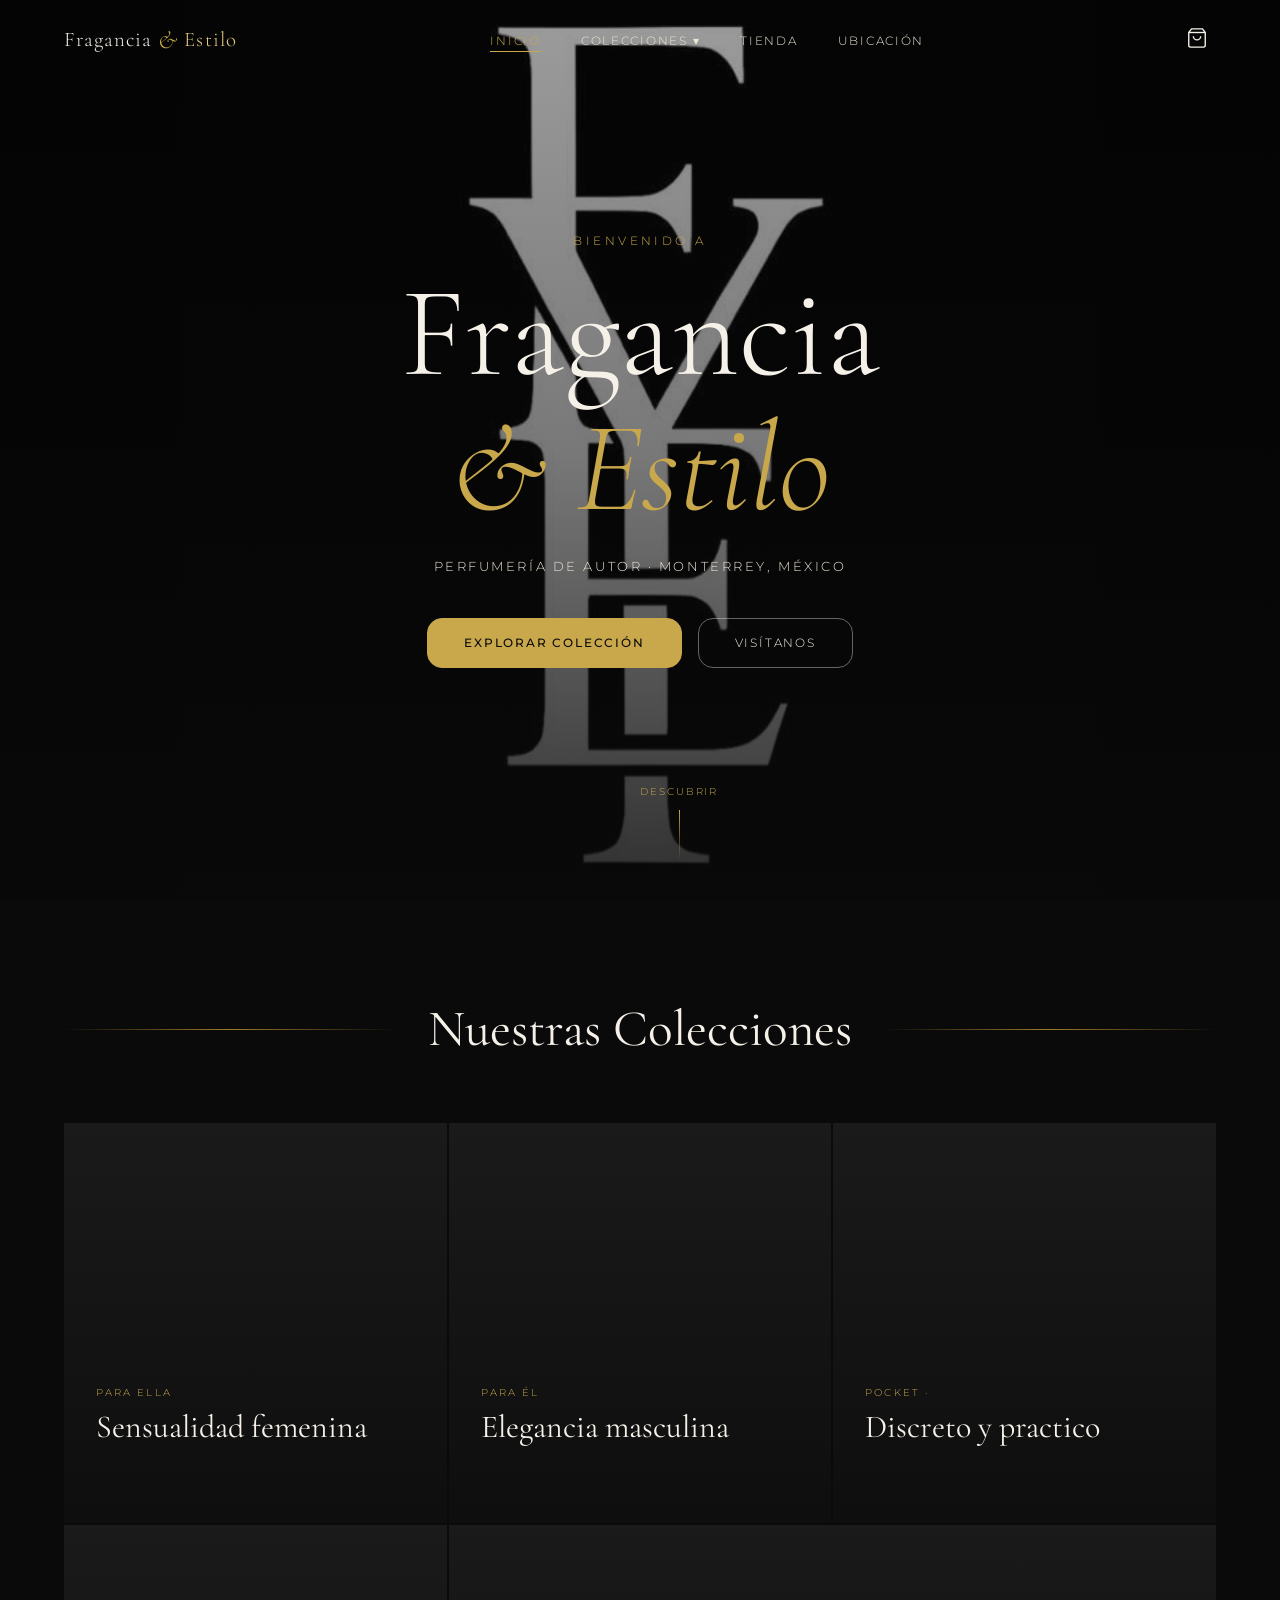
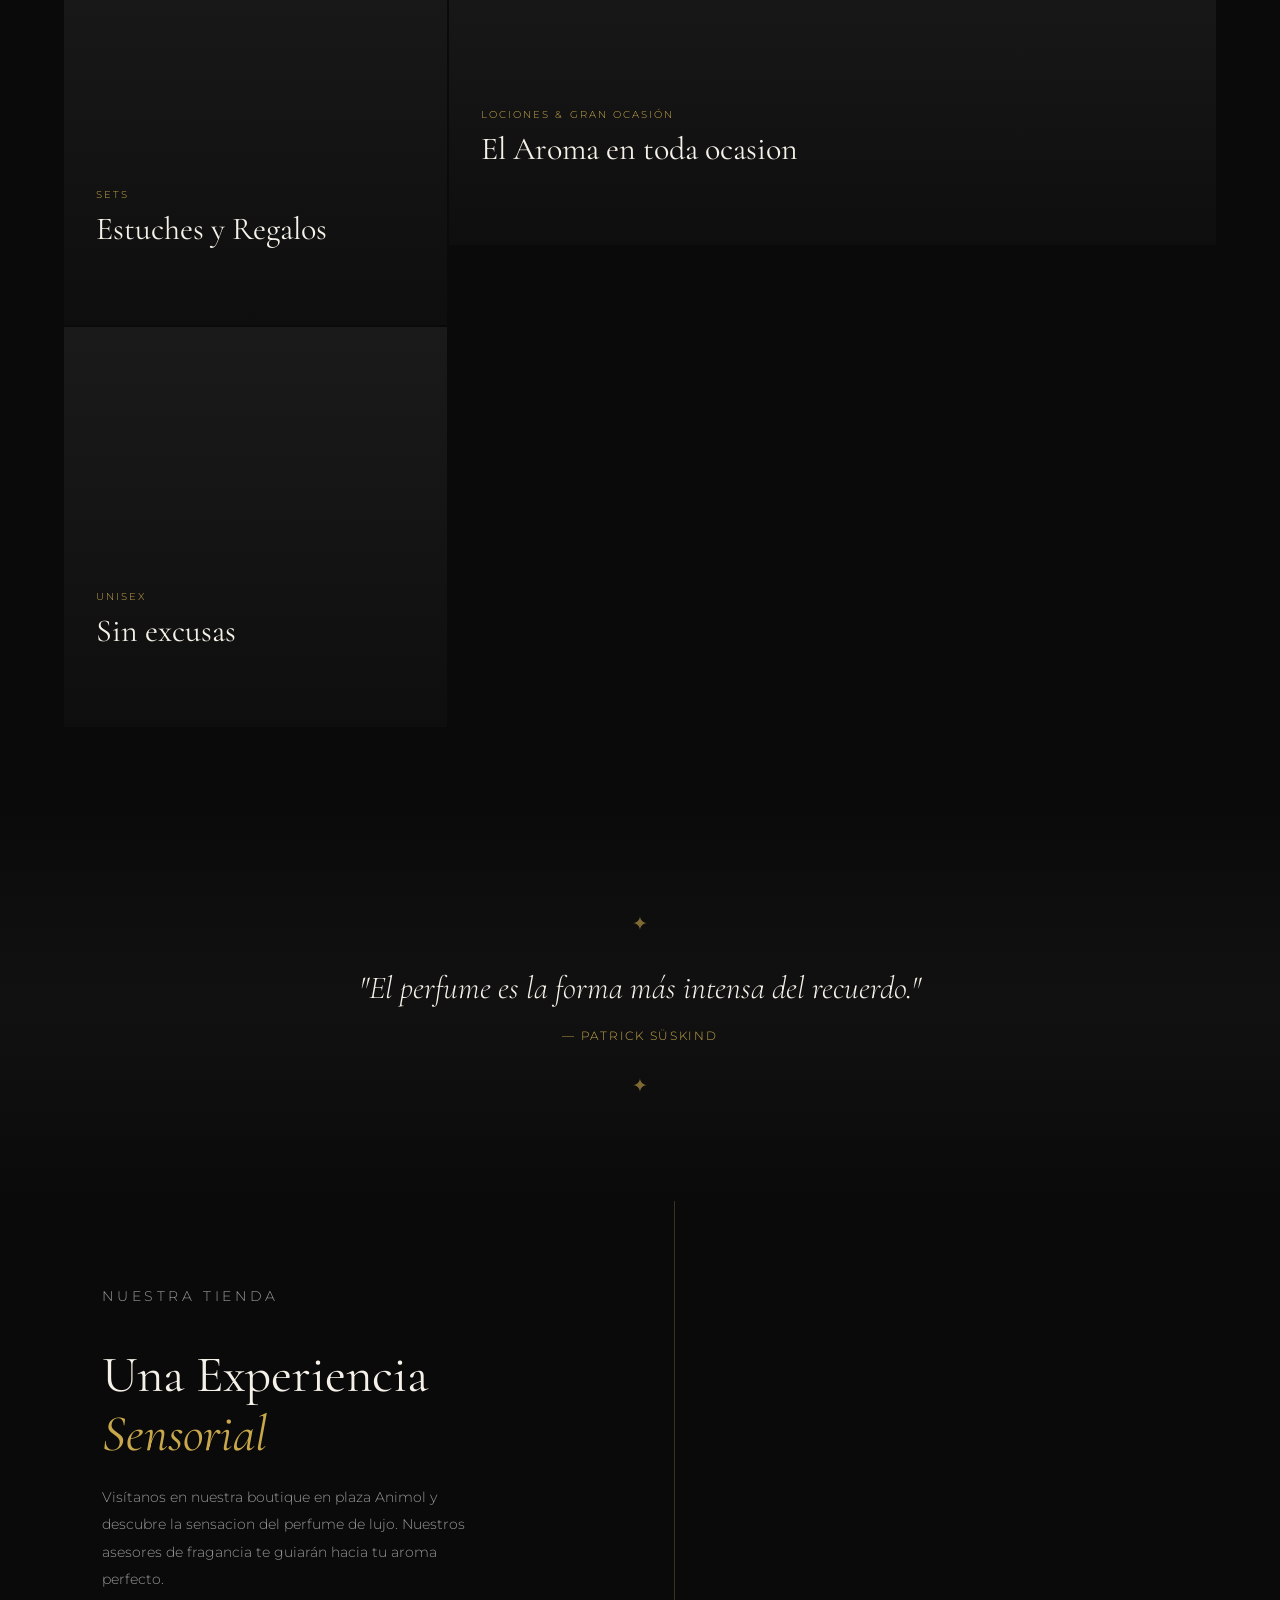
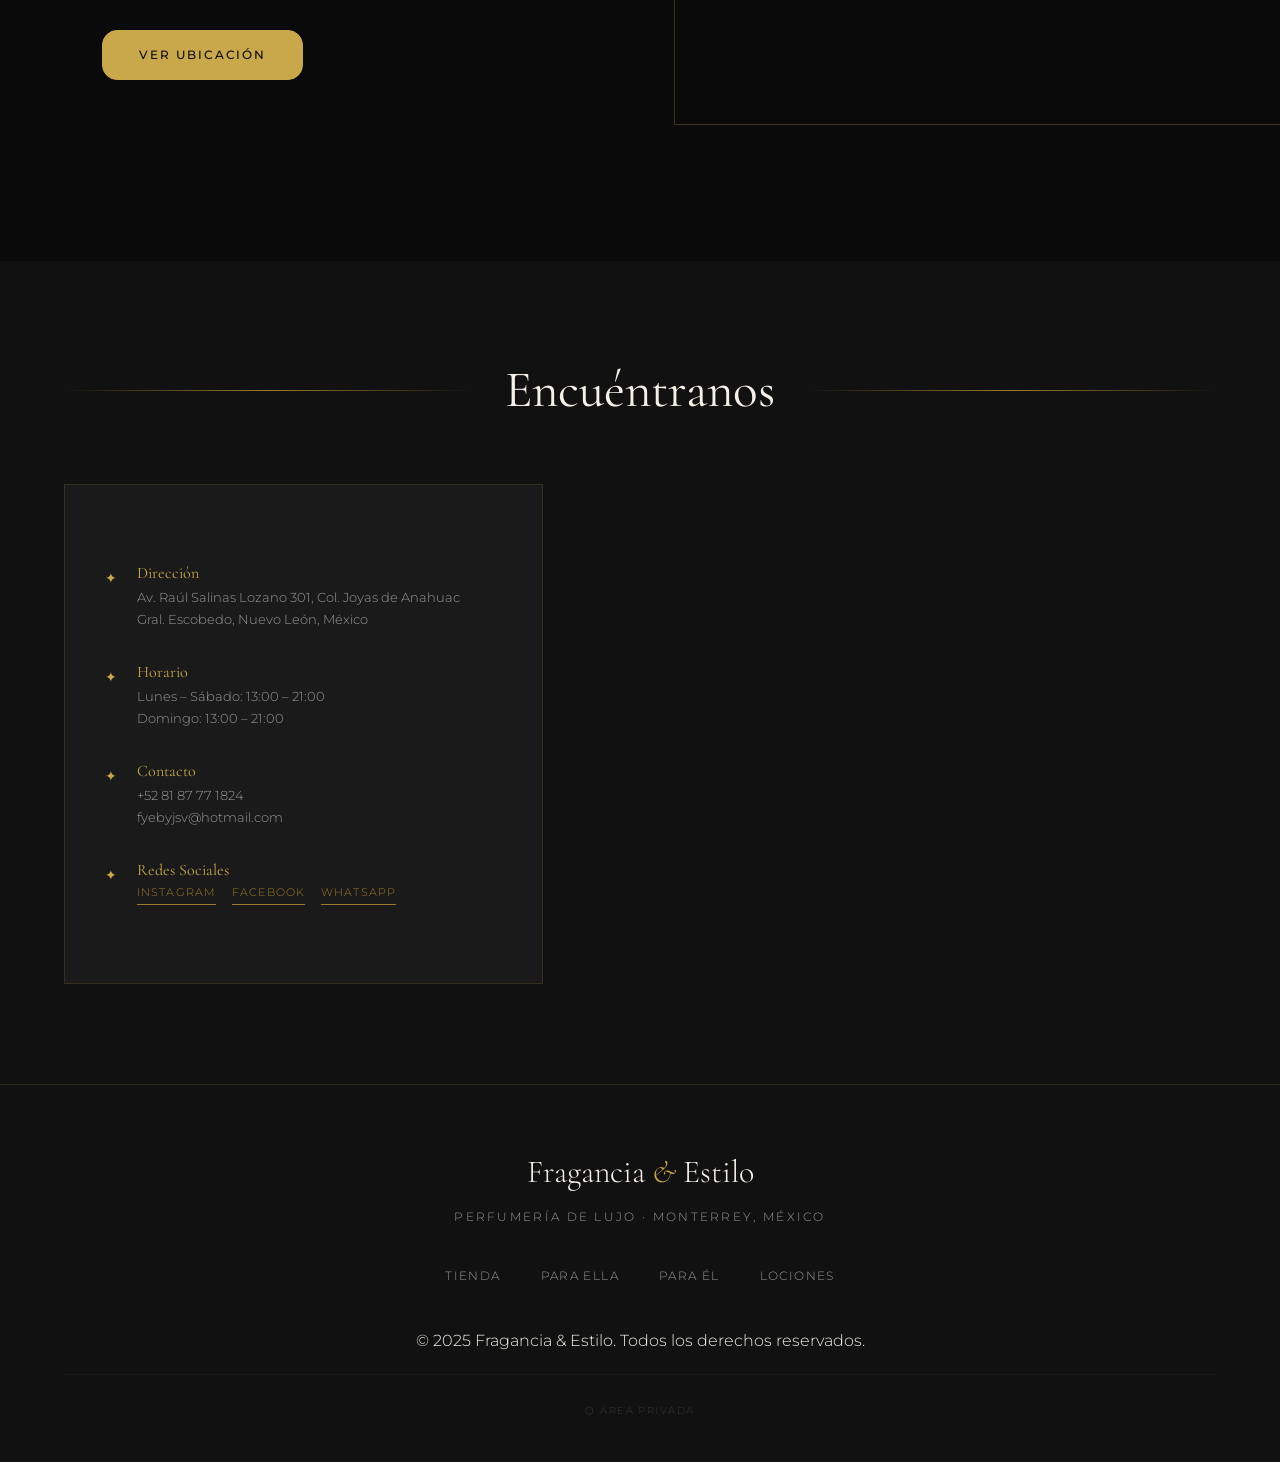
==== index.html @ eb65d047 "nuevo index codigo modificado y con cambios para usuarios y contraseñas" ====
<!DOCTYPE html>
<html lang="es">
<head>
  <meta charset="UTF-8" />
  <meta name="viewport" content="width=device-width, initial-scale=1.0"/>
  <title>Fragancia & Estilo — Perfumería de Lujo</title>
  <link rel="stylesheet" href="css/global.css"/>
  <link rel="stylesheet" href="css/index.css"/>
  <link rel="preconnect" href="https://fonts.googleapis.com">
  <link href="https://fonts.googleapis.com/css2?family=Cormorant+Garamond:ital,wght@0,300;0,400;0,600;1,300;1,400&family=Montserrat:wght@200;300;400;500&display=swap" rel="stylesheet">
</head>
<body>

  <!-- ═══════════════ NAVBAR ═══════════════ -->
  <nav class="navbar" id="navbar">
    <div class="nav-logo">
      <span class="logo-main">Fragancia</span>
      <span class="logo-amp">&amp;</span>
      <span class="logo-sub">Estilo</span>
    </div>
    <ul class="nav-links">
      <li><a href="index.html" class="active">Inicio</a></li>
      <li class="dropdown">
        <a href="#">Colecciones ▾</a>
        <div class="dropdown-menu">
          <a href="pages/pocket.html">pocket </a>
          <a href="pages/sets.html">sets</a>
          <a href="pages/hombre.html">Para Él</a>
          <a href="pages/mujer.html">Para Ella</a>
          <a href="pages/unisex.html">Unisex</a>
          <a href="pages/lociones.html">lociones &amp; Ocasión</a>
        </div>
      </li>
      <li><a href="pages/tienda.html">Tienda</a></li>
      <li><a href="#ubicacion">Ubicación</a></li>
    </ul>
    <div class="nav-actions">
      <button class="cart-btn" onclick="toggleCart()">
        <svg width="22" height="22" viewBox="0 0 24 24" fill="none" stroke="currentColor" stroke-width="1.5"><path d="M6 2L3 6v14a2 2 0 002 2h14a2 2 0 002-2V6l-3-4z"/><line x1="3" y1="6" x2="21" y2="6"/><path d="M16 10a4 4 0 01-8 0"/></svg>
        <span class="cart-count" id="cartCount">0</span>
      </button>
    </div>
  </nav>

  <!-- ═══════════════ HERO VIDEO ═══════════════ -->
  <section class="hero">
    <div class="hero-video-wrap">
      <!-- Reemplaza el src con tu video real -->
      <video id="heroVideo" autoplay muted loop playsinline poster="{css,js,pages,assets/images,assets/logo.jpg">
        <source src="{css,js,pages,assets/images,assets/videos,data,admin}/1.mp4" type="video/mp4"/>
      </video>
      <div class="hero-overlay"></div>
    </div>
    <div class="hero-content">
      <p class="hero-eyebrow">Bienvenido a</p>
      <h1 class="hero-title">Fragancia<br/><em>&amp; Estilo</em></h1>
      <p class="hero-subtitle">Perfumería de autor · Monterrey, México</p>
      <div class="hero-ctas">
        <a href="pages/tienda.html" class="btn-gold">Explorar colección</a>
        <a href="#ubicacion" class="btn-ghost">Visítanos</a>
      </div>
    </div>
    <div class="hero-scroll">
      <span>Descubrir</span>
      <div class="scroll-line"></div>
    </div>
  </section>

  <!-- ═══════════════ COLECCIONES DESTACADAS ═══════════════ -->
  <section class="featured-collections">
    <div class="section-header">
      <div class="section-line"></div>
      <h2>Nuestras Colecciones</h2>
      <div class="section-line"></div>
    </div>
    <div class="collections-grid">
      <a href="pages/mujer.html" class="collection-card" style="--img:url('../assets/images/col-mujer.jpg')">
        <div class="card-overlay"></div>
        <div class="card-content">
          <span class="card-label">Para Ella</span>
          <h3>Sensualidad femenina</h3>
          <span class="card-arrow">→</span>
        </div>
      </a>
      <a href="pages/hombre.html" class="collection-card" style="--img:url('../assets/images/col-hombre.jpg')">
        <div class="card-overlay"></div>
        <div class="card-content">
          <span class="card-label">Para Él</span>
          <h3>Elegancia masculina</h3>
          <span class="card-arrow">→</span>
        </div>
      </a>
      <a href="pages/pocket.html" class="collection-card" style="--img:url('../assets/images/col-pocket.jpg')">
        <div class="card-overlay"></div>
        <div class="card-content">
          <span class="card-label">pocket · </span>
          <h3>Discreto y practico</h3>
          <span class="card-arrow">→</span>
        </div>
      </a>
      <a href="pages/sets.html" class="collection-card" style="--img:url('../assets/images/col-sets.jpg')">
        <div class="card-overlay"></div>
        <div class="card-content">
          <span class="card-label">sets</span>
          <h3>Estuches y Regalos</h3>
          <span class="card-arrow">→</span>
        </div>
      </a>
      <a href="pages/lociones.html" class="collection-card wide" style="--img:url('../assets/images/col-lociones.jpg')">
        <div class="card-overlay"></div>
        <div class="card-content">
          <span class="card-label">lociones &amp; Gran Ocasión</span>
          <h3>El Aroma en toda ocasion</h3>
          <span class="card-arrow">→</span>
        </div>
      </a>
      <a href="pages/unisex.html" class="collection-card" style="--img:url('../assets/images/col-unisex.jpg')">
        <div class="card-overlay"></div>
        <div class="card-content">
          <span class="card-label">Unisex</span>
          <h3>Sin excusas</h3>
          <span class="card-arrow">→</span>
        </div>
      </a>
    </div>
  </section>

  <!-- ═══════════════ FRASE EDITORIAL ═══════════════ -->
  <section class="editorial-quote">
    <div class="quote-deco">✦</div>
    <blockquote>
      "El perfume es la forma más intensa del recuerdo."<br/>
      <cite>— Patrick Süskind</cite>
    </blockquote>
    <div class="quote-deco">✦</div>
  </section>

  <!-- ═══════════════ VIDEO DE LA TIENDA FÍSICA ═══════════════ -->
 <section class="store-video-section">
    <div class="store-video-text">
      <p class="eyebrow-gold">Nuestra Tienda</p>
      <h2>Una Experiencia<br/><em>Sensorial</em></h2>
      <p>Visítanos en nuestra boutique en plaza Animol y descubre la sensacion del perfume de lujo. Nuestros asesores de fragancia te guiarán hacia tu aroma perfecto.</p>
      <a href="#ubicacion" class="btn-gold">Ver ubicación</a>
    </div>
    <div class="store-video-wrap">
      <!-- Se reemplazó la etiqueta <video> por el <iframe> correcto de YouTube -->
      <iframe 
        src="https://youtube.com/embed/3l6dAplW_6I?feature=share" 
        title="Matriz - Nuestra primera sucursal" 
        frameborder="0" 
        allow="accelerometer; autoplay; clipboard-write; encrypted-media; gyroscope; picture-in-picture; web-share" 
        allowfullscreen>
      </iframe>
      <div class="video-frame-deco"></div>
    </div>
</section>

  <!-- ═══════════════ UBICACIÓN ═══════════════ -->
  <section class="ubicacion-section" id="ubicacion">
    <div class="section-header">
      <div class="section-line"></div>
      <h2>Encuéntranos</h2>
      <div class="section-line"></div>
    </div>
    <div class="ubicacion-grid">
      <div class="ubicacion-info">
        <div class="info-block">
          <span class="info-icon">✦</span>
          <div>
            <h4>Dirección</h4>
            <!-- EDITA aquí con tu dirección real -->
            <p>Av. Raúl Salinas Lozano 301, Col. Joyas de Anahuac<br/>Gral. Escobedo, Nuevo León, México</p>
          </div>
        </div>
        <div class="info-block">
          <span class="info-icon">✦</span>
          <div>
            <h4>Horario</h4>
            <p>Lunes – Sábado: 13:00 – 21:00<br/>Domingo: 13:00 – 21:00</p>
          </div>
        </div>
        <div class="info-block">
          <span class="info-icon">✦</span>
          <div>
            <h4>Contacto</h4>
            <p>+52 81 87 77 1824<br/>fyebyjsv@hotmail.com</p>
          </div>
        </div>
        <div class="info-block">
          <span class="info-icon">✦</span>
          <div>
            <h4>Redes Sociales</h4>
            <div class="social-links">
              <a href="https://www.instagram.com/fyebyjsv">Instagram</a>
              <a href="https://www.facebook.com/black.markjs/">Facebook</a>
              <a href="https:wa.me/5218187771824?">WhatsApp</a>
            </div>
          </div>
        </div>
      </div>
      <div class="map-wrap">
        <!-- Reemplaza con tu iframe de Google Maps real -->
        <iframe
          src="https://www.google.com/maps/embed?pb=!1m18!1m12!1m3!1d898.2357401071617!2d-100.31722069055056!3d25.772447515031704!2m3!1f0!2f0!3f0!3m2!1i1024!2i768!4f13.1!3m3!1m2!1s0x86629364ac88c80b%3A0xb203ed21745b02f9!2sAnimol%20Plaza%20Familiar!5e0!3m2!1ses-419!2smx!4v1782311588523!5m2!1ses-419!2smx"
          width="100%" height="100%" style="border:0;" allowfullscreen="" loading="lazy">
        </iframe>
      </div>
    </div>
  </section>

  <!-- ═══════════════ FOOTER ═══════════════ -->
  <footer class="footer">
    <div class="footer-logo">
      <span>Fragancia</span><em> &amp; </em><span>Estilo</span>
    </div>
    <p class="footer-tagline">Perfumería de Lujo · Monterrey, México</p>
    <div class="footer-links">
      <a href="pages/tienda.html">Tienda</a>
      <a href="pages/mujer.html">Para Ella</a>
      <a href="pages/hombre.html">Para Él</a>
      <a href="pages/lociones.html">lociones</a>
      
    </div>
    <p class="footer-copy">© 2025 Fragancia &amp; Estilo. Todos los derechos reservados.</p>
  <div class="footer-admin-link">
    <a href="admin/login.html" title="Acceso para administradores">⬡ Área privada</a>
  </div>
  </footer>

  <!-- ═══════════════ CARRITO LATERAL ═══════════════ -->
  <div class="cart-overlay" id="cartOverlay" onclick="toggleCart()"></div>
  <aside class="cart-panel" id="cartPanel">
    <div class="cart-header">
      <h3>Tu Selección</h3>
      <button onclick="toggleCart()" class="cart-close">✕</button>
    </div>
    <div class="cart-items" id="cartItems">
      <p class="cart-empty">Tu carrito está vacío</p>
    </div>
    <div class="cart-footer" id="cartFooter" style="display:none">
      <div class="cart-total">
        <span>Total:</span>
        <span id="cartTotal">$0.00</span>
      </div>
      <a href="pages/checkout.html" class="btn-gold w-full">Proceder al pago</a>
    </div>
  </aside>

  <script src="js/cart.js"></script>
  <script src="js/main.js"></script>
</body>
</html>
---- css/global.css ----
/* ═══════════════════════════════════════════════
   FRAGANCIA & ESTILO — GLOBAL STYLES
   Paleta: Negro profundo · Oro · Crema marfil
═══════════════════════════════════════════════ */

@import url('https://fonts.googleapis.com/css2?family=Cormorant+Garamond:ital,wght@0,300;0,400;0,600;1,300;1,400&family=Montserrat:wght@200;300;400;500&display=swap');

:root {
  --black:    #0a0a0a;
  --black2:   #111111;
  --black3:   #1a1a1a;
  --gold:     #c9a84c;
  --gold-lt:  #e4c97e;
  --gold-dk:  #9e7a2a;
  --cream:    #f5f0e8;
  --cream2:   #ede6d6;
  --white:    #ffffff;
  --gray:     #555555;
  --gray-lt:  #999999;

  --font-display: 'Cormorant Garamond', serif;
  --font-body:    'Montserrat', sans-serif;

  --transition: 0.35s cubic-bezier(0.4,0,0.2,1);
  --shadow-gold: 0 0 30px rgba(201,168,76,0.15);
}

*, *::before, *::after { box-sizing: border-box; margin: 0; padding: 0; }

html { scroll-behavior: smooth; font-size: 16px; }

body {
  background: var(--black);
  color: var(--cream);
  font-family: var(--font-body);
  font-weight: 300;
  line-height: 1.7;
  overflow-x: hidden;
  cursor: default;
}

/* ── Scrollbar ── */
::-webkit-scrollbar { width: 4px; }
::-webkit-scrollbar-track { background: var(--black); }
::-webkit-scrollbar-thumb { background: var(--gold-dk); border-radius: 2px; }

/* ── Typography ── */
h1,h2,h3,h4 { font-family: var(--font-display); font-weight: 400; line-height: 1.15; }
h1 { font-size: clamp(3rem, 7vw, 6rem); }
h2 { font-size: clamp(2rem, 4vw, 3.2rem); }
h3 { font-size: clamp(1.4rem, 2.5vw, 2rem); }
em { font-style: italic; color: var(--gold); }
a { text-decoration: none; color: inherit; }
img, video { max-width: 100%; display: block; }

/* ── Buttons ── */
.btn-gold {
  display: inline-block;
  padding: 14px 36px;
  background: var(--gold);
  color: var(--black);
  font-family: var(--font-body);
  font-weight: 500;
  font-size: 0.75rem;
  letter-spacing: 0.15em;
  text-transform: uppercase;
  border: 1px solid var(--gold);
  transition: var(--transition);
  cursor: pointer;
  border-radius: 15px;
}
.btn-gold:hover {
  background: transparent;
  color: var(--gold);
  box-shadow: var(--shadow-gold);
}
.btn-ghost {
  display: inline-block;
  padding: 14px 36px;
  background: transparent;
  color: var(--cream);
  font-family: var(--font-body);
  font-weight: 300;
  font-size: 0.75rem;
  letter-spacing: 0.15em;
  text-transform: uppercase;
  border: 1px solid rgba(245,240,232,0.4);
  transition: var(--transition);
  cursor: pointer;
  border-radius: 15px;
}
.btn-ghost:hover {
  border-color: var(--gold);
  color: var(--gold);
}
.w-full { width: 100%; text-align: center; }

/* ══ NAVBAR ══════════════════════════════════ */
.navbar {
  position: fixed;
  top: 0; left: 0; right: 0;
  z-index: 1000;
  display: flex;
  align-items: center;
  justify-content: space-between;
  padding: 0 5%;
  height: 80px;
  background: rgba(10,10,10,0.0);
  border-bottom: 1px solid rgba(201,168,76,0);
  transition: background 0.4s ease, border-color 0.4s ease;
}
.navbar.scrolled {
  background: rgba(10,10,10,0.97);
  border-bottom-color: rgba(201,168,76,0.2);
  backdrop-filter: blur(12px);
}

.nav-logo {
  font-family: var(--font-display);
  font-size: 1.3rem;
  letter-spacing: 0.05em;
  display: flex;
  align-items: center;
  gap: 6px;
}
.logo-amp { color: var(--gold); font-style: italic; font-size: 1.6rem; }
.logo-sub  { color: var(--gold-lt); font-weight: 300; }

.nav-links {
  display: flex;
  list-style: none;
  gap: 2.5rem;
  align-items: center;
}
.nav-links a {
  font-size: 0.72rem;
  letter-spacing: 0.15em;
  text-transform: uppercase;
  color: var(--cream2);
  transition: color var(--transition);
  position: relative;
}
.nav-links a::after {
  content: '';
  position: absolute;
  bottom: -4px; left: 0;
  width: 0; height: 1px;
  background: var(--gold);
  transition: width var(--transition);
}
.nav-links a:hover::after,
.nav-links a.active::after { width: 100%; }
.nav-links a:hover,
.nav-links a.active { color: var(--gold); }

/* Dropdown */
.dropdown { position: relative; }
.dropdown-menu {
  position: absolute;
  top: calc(100% + 20px);
  left: 50%;
  transform: translateX(-50%);
  background: var(--black2);
  border: 1px solid rgba(201,168,76,0.2);
  min-width: 220px;
  padding: 16px 0;
  opacity: 0;
  visibility: hidden;
  transition: var(--transition);
  pointer-events: none;
}
.dropdown:hover .dropdown-menu {
  opacity: 1;
  visibility: visible;
  pointer-events: all;
  top: calc(100% + 12px);
}
.dropdown-menu a {
  display: block;
  padding: 10px 24px;
  font-size: 0.72rem;
  letter-spacing: 0.1em;
  transition: background var(--transition), color var(--transition);
}
.dropdown-menu a:hover {
  background: rgba(201,168,76,0.08);
  color: var(--gold);
}
.dropdown-menu a::after { display: none; }

.cart-btn {
  background: none;
  border: none;
  color: var(--cream);
  cursor: pointer;
  position: relative;
  transition: color var(--transition);
  padding: 8px;
}
.cart-btn:hover { color: var(--gold); }
.cart-count {
  position: absolute;
  top: 0; right: 0;
  background: var(--gold);
  color: var(--black);
  font-size: 0.6rem;
  font-weight: 600;
  width: 16px; height: 16px;
  border-radius: 50%;
  display: flex;
  align-items: center;
  justify-content: center;
}

/* ══ SECTION HEADER ════════════════════════ */
.section-header {
  display: flex;
  align-items: center;
  gap: 2rem;
  margin-bottom: 4rem;
  padding: 0 5%;
}
.section-header h2 {
  white-space: nowrap;
  color: var(--cream);
}
.section-line {
  flex: 1;
  height: 1px;
  background: linear-gradient(90deg, transparent, var(--gold-dk), transparent);
}

/* ══ CART PANEL ════════════════════════════ */
.cart-overlay {
  position: fixed;
  inset: 0;
  background: rgba(0,0,0,0.6);
  z-index: 1100;
  opacity: 0;
  pointer-events: none;
  transition: opacity var(--transition);
}
.cart-overlay.active { opacity: 1; pointer-events: all; }

.cart-panel {
  position: fixed;
  right: 0; top: 0; bottom: 0;
  width: 380px;
  max-width: 90vw;
  background: var(--black2);
  border-left: 1px solid rgba(201,168,76,0.2);
  z-index: 1200;
  transform: translateX(100%);
  transition: transform 0.4s cubic-bezier(0.4,0,0.2,1);
  display: flex;
  flex-direction: column;
}
.cart-panel.active { transform: translateX(0); }

.cart-header {
  display: flex;
  justify-content: space-between;
  align-items: center;
  padding: 24px 28px;
  border-bottom: 1px solid rgba(201,168,76,0.15);
}
.cart-header h3 {
  font-family: var(--font-display);
  font-size: 1.4rem;
  color: var(--gold);
}
.cart-close {
  background: none;
  border: none;
  color: var(--gray-lt);
  font-size: 1.1rem;
  cursor: pointer;
  transition: color var(--transition);
}
.cart-close:hover { color: var(--gold); }

.cart-items {
  flex: 1;
  overflow-y: auto;
  padding: 20px 28px;
}
.cart-empty {
  text-align: center;
  color: var(--gray-lt);
  font-size: 0.85rem;
  margin-top: 60px;
  letter-spacing: 0.08em;
}

.cart-item {
  display: flex;
  gap: 14px;
  padding: 16px 0;
  border-bottom: 1px solid rgba(255,255,255,0.06);
}
.cart-item-img {
  width: 64px; height: 80px;
  object-fit: cover;
  background: var(--black3);
}
.cart-item-info { flex: 1; }
.cart-item-name {
  font-family: var(--font-display);
  font-size: 1rem;
  margin-bottom: 4px;
}
.cart-item-size {
  font-size: 0.7rem;
  letter-spacing: 0.1em;
  color: var(--gray-lt);
  margin-bottom: 8px;
}
.cart-item-price { font-size: 0.85rem; color: var(--gold); }
.cart-item-remove {
  background: none;
  border: none;
  color: var(--gray);
  cursor: pointer;
  font-size: 0.9rem;
  transition: color var(--transition);
  align-self: flex-start;
}
.cart-item-remove:hover { color: var(--gold); }

.cart-footer {
  padding: 20px 28px 28px;
  border-top: 1px solid rgba(201,168,76,0.15);
}
.cart-total {
  display: flex;
  justify-content: space-between;
  font-family: var(--font-display);
  font-size: 1.2rem;
  color: var(--cream);
  margin-bottom: 16px;
}
#cartTotal { color: var(--gold); }

/* ══ FOOTER ════════════════════════════════ */
.footer {
  background: var(--black2);
  border-top: 1px solid rgba(201,168,76,0.15);
  text-align: center;
  padding: 60px 5% 40px;
}
.footer-logo {
  font-family: var(--font-display);
  font-size: 2rem;
  margin-bottom: 8px;
}
.footer-logo em { font-style: italic; color: var(--gold); }
.footer-tagline {
  font-size: 0.72rem;
  letter-spacing: 0.2em;
  text-transform: uppercase;
  color: var(--gray-lt);
  margin-bottom: 40px;
}
.footer-links {
  display: flex;
  justify-content: center;
  gap: 2.5rem;
  margin-bottom: 40px;
  flex-wrap: wrap;
}
.footer-links a {
  font-size: 0.72rem;
  letter-spacing: 0.12em;
  text-transform: uppercase;
  color: var(--gray-lt);
  transition: color var(--transition);
}
.footer-links a:hover { color: var(--gold); }
.footer-admin-link {
  margin-top: 20px;
  padding-top: 20px;
  border-top: 1px solid rgba(255,255,255,0.04);
}
.footer-admin-link a {
  font-size: 0.62rem;
  letter-spacing: 0.15em;
  color: rgba(255,255,255,0.15);
  text-transform: uppercase;
  transition: color var(--transition);
}
.footer-admin-link a:hover { color: var(--gold-dk); }

/* ══ PRODUCTO CARD — usado en todas las páginas ════ */
.product-card {
  background: var(--black2);
  border: 1px solid rgba(201,168,76,0.1);
  position: relative;
  overflow: hidden;
  cursor: pointer;
  transition: border-color var(--transition), transform var(--transition);
  display: flex;
  flex-direction: column;
}
.product-card:hover {
  border-color: rgba(201,168,76,0.45);
  transform: translateY(-4px);
}
.product-card:hover .product-img-wrap img {
  transform: scale(1.05);
}

.product-img-wrap {
  width: 100%;
  height: 280px;
  overflow: hidden;
  background: var(--black3);
  display: flex;
  align-items: center;
  justify-content: center;
}
.product-img-wrap img {
  width: 100%;
  height: 100%;
  object-fit: cover;
  transition: transform 0.6s ease;
}
.product-img-placeholder {
  width: 80px; height: 80px;
  border: 1px solid var(--gold-dk);
  display: flex;
  align-items: center;
  justify-content: center;
  color: var(--gold-dk);
  font-size: 2rem;
}

.product-badge {
  position: absolute;
  top: 14px; left: 14px;
  background: var(--gold);
  color: var(--black);
  font-size: 0.6rem;
  letter-spacing: 0.12em;
  text-transform: uppercase;
  padding: 5px 10px;
  font-weight: 500;
}

.product-info {
  padding: 20px 20px 24px;
  flex: 1;
  display: flex;
  flex-direction: column;
}
.product-brand {
  font-size: 0.65rem;
  letter-spacing: 0.18em;
  text-transform: uppercase;
  color: var(--gold);
  margin-bottom: 6px;
}
.product-name {
  font-family: var(--font-display);
  font-size: 1.15rem;
  color: var(--cream);
  margin-bottom: 8px;
  line-height: 1.25;
}
.product-size {
  font-size: 0.7rem;
  letter-spacing: 0.08em;
  color: var(--gray-lt);
  margin-bottom: 16px;
}
.product-price-row {
  display: flex;
  align-items: baseline;
  gap: 10px;
  margin-top: auto;
  margin-bottom: 16px;
}
.product-price {
  font-family: var(--font-display);
  font-size: 1.4rem;
  color: var(--gold);
}
.product-price-old {
  font-size: 0.8rem;
  color: var(--gray);
  text-decoration: line-through;
}
.product-add-btn {
  width: 100%;
  padding: 12px;
  background: transparent;
  border: 1px solid var(--gold-dk);
  color: var(--gold);
  font-family: var(--font-body);
  font-size: 0.7rem;
  letter-spacing: 0.15em;
  text-transform: uppercase;
  cursor: pointer;
  transition: var(--transition);
}
.product-add-btn:hover {
  background: var(--gold);
  color: var(--black);
}

/* ══ GRID DE PRODUCTOS ═══════════════════════ */
.products-grid {
  display: grid;
  grid-template-columns: repeat(auto-fill, minmax(260px, 1fr));
  gap: 2px;
  padding: 0 5% 80px;
}

/* ══ EYEBROW ════════════════════════════════ */
.eyebrow-gold {
  font-size: 0.7rem;
  letter-spacing: 0.25em;
  text-transform: uppercase;
  color: var(--gold);
  margin-bottom: 12px;
  display: block;
}

/* ══ RESPONSIVE ═════════════════════════════ */
@media (max-width: 768px) {
  .nav-links { display: none; }
  .navbar { padding: 0 24px; }
  .section-header { padding: 0 24px; flex-direction: column; text-align: center; }
  .section-line { width: 60px; flex: none; height: 1px; }
  .products-grid { grid-template-columns: repeat(2, 1fr); padding: 0 16px 60px; }
}
@media (max-width: 480px) {
  .products-grid { grid-template-columns: 1fr; }
}
---- css/index.css ----
/* ═══════════════════════════════════
   INDEX PAGE STYLES
═══════════════════════════════════ */

/* ── Hero ── */
.hero {
  position: relative;
  height: 100vh;
  min-height: 640px;
  display: flex;
  align-items: center;
  justify-content: center;
  overflow: hidden;
}
.hero-video-wrap {
  position: absolute;
  inset: 0;
}
.hero-video-wrap video {
  width: 100%; height: 100%;
  object-fit: cover;
}
.hero-overlay {
  position: absolute;
  inset: 0;
  background: linear-gradient(
    180deg,
    rgba(10,10,10,0.4) 0%,
    rgba(10,10,10,0.55) 50%,
    rgba(10,10,10,0.85) 100%
  );
}

.hero-content {
  position: relative;
  z-index: 10;
  text-align: center;
  padding: 0 24px;
  animation: fadeUp 1.2s cubic-bezier(0.4,0,0.2,1) both;
}
@keyframes fadeUp {
  from { opacity: 0; transform: translateY(30px); }
  to   { opacity: 1; transform: translateY(0); }
}

.hero-eyebrow {
  font-size: 0.72rem;
  letter-spacing: 0.3em;
  text-transform: uppercase;
  color: var(--gold);
  margin-bottom: 16px;
  animation: fadeUp 1s 0.2s both;
}
.hero-title {
  font-family: var(--font-display);
  font-size: clamp(4rem, 10vw, 8rem);
  font-weight: 300;
  line-height: 1.05;
  color: var(--cream);
  margin-bottom: 20px;
  animation: fadeUp 1s 0.4s both;
}
.hero-title em { color: var(--gold); font-style: italic; }

.hero-subtitle {
  font-size: 0.8rem;
  letter-spacing: 0.2em;
  text-transform: uppercase;
  color: var(--cream2);
  opacity: 0.8;
  margin-bottom: 40px;
  animation: fadeUp 1s 0.6s both;
}
.hero-ctas {
  display: flex;
  gap: 16px;
  justify-content: center;
  flex-wrap: wrap;
  animation: fadeUp 1s 0.8s both;
}

.hero-scroll {
  position: absolute;
  bottom: 40px;
  left: 50%;
  transform: translateX(-50%);
  display: flex;
  flex-direction: column;
  align-items: center;
  gap: 10px;
  z-index: 10;
  animation: fadeUp 1s 1s both;
}
.hero-scroll span {
  font-size: 0.6rem;
  letter-spacing: 0.2em;
  text-transform: uppercase;
  color: var(--gold);
  writing-mode: horizontal-tb;
}
.scroll-line {
  width: 1px;
  height: 50px;
  background: linear-gradient(180deg, var(--gold), transparent);
  animation: scrollPulse 2s ease-in-out infinite;
}
@keyframes scrollPulse {
  0%,100% { opacity: 0.3; transform: scaleY(0.8); }
  50%      { opacity: 1;   transform: scaleY(1); }
}

/* ── Collections Grid ── */
.featured-collections {
  padding: 100px 0 80px;
}
.collections-grid {
  display: grid;
  grid-template-columns: repeat(3, 1fr);
  grid-template-rows: auto auto;
  gap: 2px;
  padding: 0 5%;
}
.collection-card {
  position: relative;
  height: 400px;
  overflow: hidden;
  display: flex;
  align-items: flex-end;
  background: var(--img, var(--black3)) center/cover no-repeat;
  background-color: var(--black3);
}
.collection-card.wide {
  grid-column: span 2;
  height: 320px;
}
.card-overlay {
  position: absolute;
  inset: 0;
  background: linear-gradient(
    180deg,
    rgba(10,10,10,0.0) 0%,
    rgba(10,10,10,0.75) 100%
  );
  transition: background var(--transition);
}
.collection-card:hover .card-overlay {
  background: linear-gradient(
    180deg,
    rgba(10,10,10,0.1) 0%,
    rgba(10,10,10,0.85) 100%
  );
}
.card-content {
  position: relative;
  z-index: 2;
  padding: 32px;
  width: 100%;
}
.card-label {
  font-size: 0.65rem;
  letter-spacing: 0.2em;
  text-transform: uppercase;
  color: var(--gold);
  display: block;
  margin-bottom: 8px;
}
.card-content h3 {
  color: var(--cream);
  margin-bottom: 12px;
  transition: color var(--transition);
}
.collection-card:hover .card-content h3 { color: var(--gold-lt); }
.card-arrow {
  font-size: 1.2rem;
  color: var(--gold);
  opacity: 0;
  transform: translateX(-8px);
  transition: var(--transition);
  display: inline-block;
}
.collection-card:hover .card-arrow {
  opacity: 1;
  transform: translateX(0);
}

/* ── Editorial Quote ── */
.editorial-quote {
  padding: 100px 5%;
  display: flex;
  flex-direction: column;
  align-items: center;
  gap: 24px;
  text-align: center;
  background: linear-gradient(180deg, var(--black), var(--black2), var(--black));
}
.quote-deco {
  color: var(--gold);
  font-size: 1.2rem;
  opacity: 0.6;
}
blockquote {
  font-family: var(--font-display);
  font-size: clamp(1.4rem, 3vw, 2rem);
  font-weight: 300;
  font-style: italic;
  color: var(--cream);
  line-height: 1.5;
  max-width: 700px;
}
cite {
  display: block;
  margin-top: 16px;
  font-style: normal;
  font-family: var(--font-body);
  font-size: 0.72rem;
  letter-spacing: 0.15em;
  text-transform: uppercase;
  color: var(--gold);
}

/* ── Store Video ── */
.store-video-section {
  display: grid;
  grid-template-columns: 1fr 1.2fr;
  align-items: center;
  gap: 0;
  padding: 0 0 0 8%;
  margin-bottom: 100px;
}
.store-video-text {
  padding-right: 60px;
}
.store-video-text h2 { margin-bottom: 20px; }
.store-video-text p {
  font-size: 0.9rem;
  color: var(--gray-lt);
  line-height: 1.9;
  margin-bottom: 36px;
  max-width: 380px;
}
.store-video-wrap {
  position: relative;
  height: 560px;
  overflow: hidden;
}
.store-video-wrap video {
  width: 100%;
  height: 100%;
  object-fit: cover;
}
.video-frame-deco {
  position: absolute;
  top: -12px; right: -12px;
  width: calc(100% - 24px);
  height: calc(100% - 24px);
  border: 1px solid rgba(201,168,76,0.25);
  pointer-events: none;
}

/* ── Ubicación ── */
.ubicacion-section {
  padding: 100px 0;
  background: var(--black2);
}
.ubicacion-grid {
  display: grid;
  grid-template-columns: 1fr 1.4fr;
  gap: 2px;
  padding: 0 5%;
  height: 500px;
}
.ubicacion-info {
  background: var(--black3);
  border: 1px solid rgba(201,168,76,0.15);
  padding: 48px 40px;
  display: flex;
  flex-direction: column;
  gap: 32px;
  justify-content: center;
}
.info-block {
  display: flex;
  gap: 20px;
  align-items: flex-start;
}
.info-icon {
  color: var(--gold);
  font-size: 0.9rem;
  margin-top: 2px;
  flex-shrink: 0;
}
.info-block h4 {
  font-family: var(--font-display);
  font-size: 1rem;
  color: var(--gold);
  margin-bottom: 4px;
  font-weight: 400;
}
.info-block p {
  font-size: 0.82rem;
  color: var(--gray-lt);
  line-height: 1.7;
}
.social-links {
  display: flex;
  gap: 16px;
  flex-wrap: wrap;
}
.social-links a {
  font-size: 0.7rem;
  letter-spacing: 0.1em;
  text-transform: uppercase;
  color: var(--gold-dk);
  border-bottom: 1px solid var(--gold-dk);
  padding-bottom: 2px;
  transition: color var(--transition), border-color var(--transition);
}
.social-links a:hover { color: var(--gold); border-color: var(--gold); }

.map-wrap {
  height: 100%;
  overflow: hidden;
  filter: grayscale(0.4) sepia(0.15);
}
.map-wrap iframe { width: 100%; height: 100%; border: none; }

/* ── Responsive ── */
@media (max-width: 1024px) {
  .collections-grid { grid-template-columns: repeat(2, 1fr); }
  .collection-card.wide { grid-column: span 2; }
  .store-video-section { grid-template-columns: 1fr; padding: 0 5%; }
  .store-video-text { padding: 60px 0 40px; }
  .store-video-wrap { height: 400px; }
  .ubicacion-grid { grid-template-columns: 1fr; height: auto; }
  .map-wrap { height: 350px; }
}
@media (max-width: 640px) {
  .collections-grid { grid-template-columns: 1fr; }
  .collection-card.wide { grid-column: span 1; height: 280px; }
  .collection-card { height: 280px; }
}
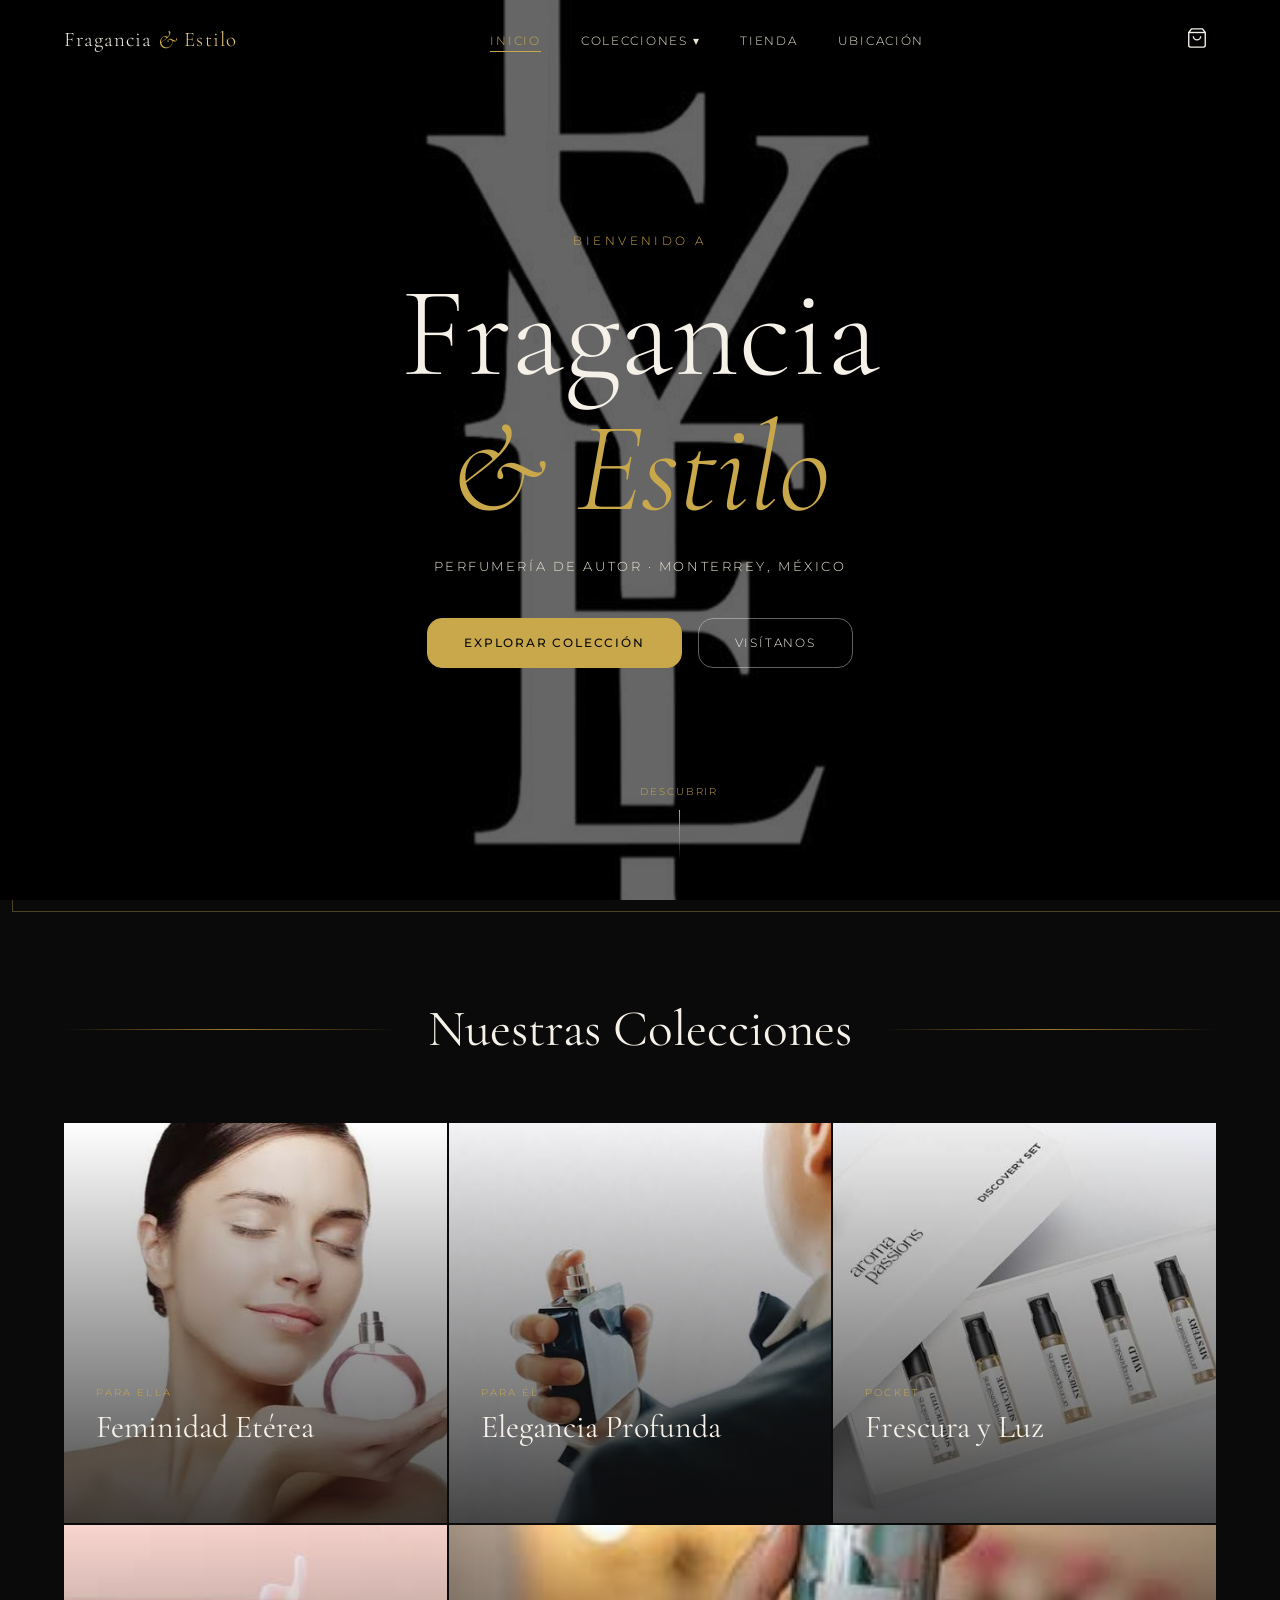
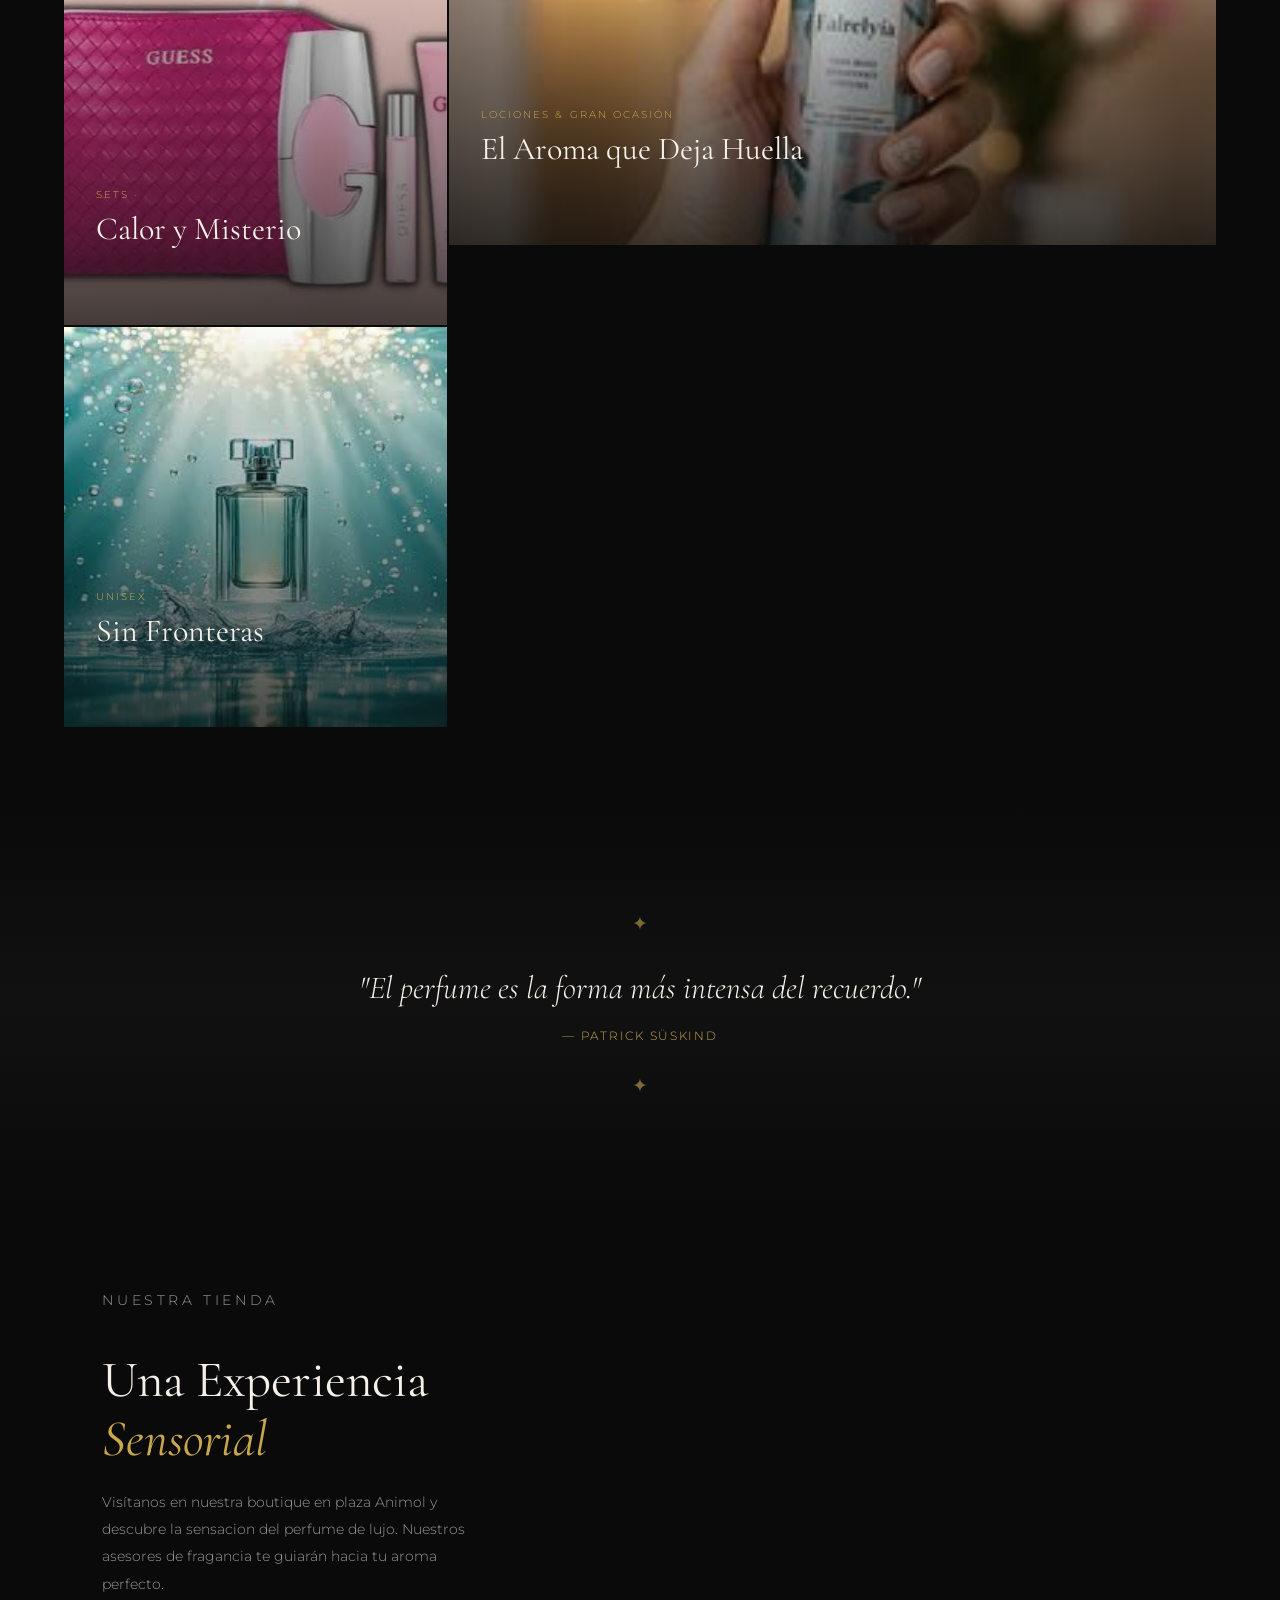
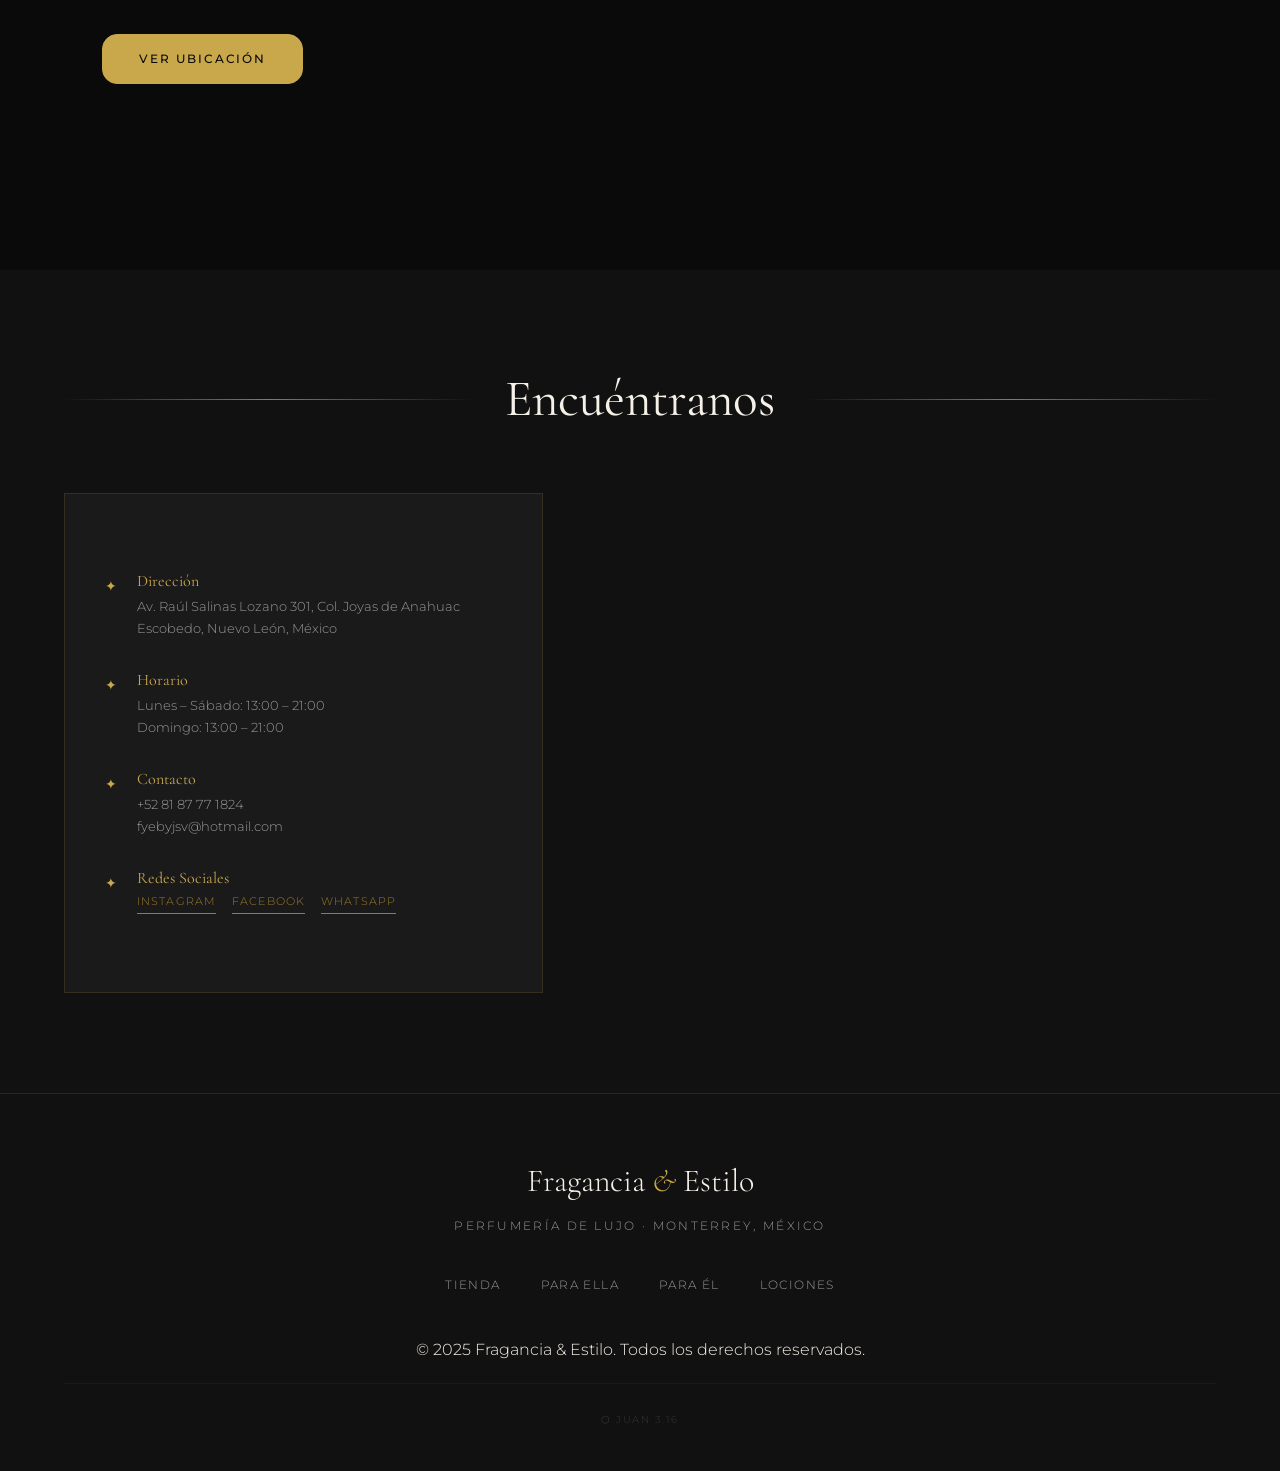
==== commit 7fe14398: "index cambios necesarios" ====
--- a/index.html
+++ b/index.html
@@ -23,8 +23,8 @@
       <li class="dropdown">
         <a href="#">Colecciones ▾</a>
         <div class="dropdown-menu">
-          <a href="pages/pocket.html">pocket </a>
-          <a href="pages/sets.html">sets</a>
+          <a href="pages/pocket.html">pocket · </a>
+          <a href="pages/sets.html">sets · </a>
           <a href="pages/hombre.html">Para Él</a>
           <a href="pages/mujer.html">Para Ella</a>
           <a href="pages/unisex.html">Unisex</a>
@@ -46,8 +46,8 @@
   <section class="hero">
     <div class="hero-video-wrap">
       <!-- Reemplaza el src con tu video real -->
-      <video id="heroVideo" autoplay muted loop playsinline poster="{css,js,pages,assets/images,assets/logo.jpg">
-        <source src="{css,js,pages,assets/images,assets/videos,data,admin}/1.mp4" type="video/mp4"/>
+      <video id="heroVideo" autoplay muted loop playsinline poster="../recursos/logo.jpg">
+        <source src="../recursos/1.mp4" type="video/mp4"/>
       </video>
       <div class="hero-overlay"></div>
     </div>
@@ -66,6 +66,7 @@
     </div>
   </section>
 
+
   <!-- ═══════════════ COLECCIONES DESTACADAS ═══════════════ -->
   <section class="featured-collections">
     <div class="section-header">
@@ -74,51 +75,51 @@
       <div class="section-line"></div>
     </div>
     <div class="collections-grid">
-      <a href="pages/mujer.html" class="collection-card" style="--img:url('../assets/images/col-mujer.jpg')">
+      <a href="pages/mujer.html" class="collection-card" style="--img:url('../recursos/mujer1.jpg')">
         <div class="card-overlay"></div>
         <div class="card-content">
           <span class="card-label">Para Ella</span>
-          <h3>Sensualidad femenina</h3>
-          <span class="card-arrow">→</span>
-        </div>
-      </a>
-      <a href="pages/hombre.html" class="collection-card" style="--img:url('../assets/images/col-hombre.jpg')">
+          <h3>Feminidad Etérea</h3>
+          <span class="card-arrow">→</span>
+        </div>
+      </a>
+      <a href="pages/hombre.html" class="collection-card" style="--img:url('../recursos/hombre1.jpg')">
         <div class="card-overlay"></div>
         <div class="card-content">
           <span class="card-label">Para Él</span>
-          <h3>Elegancia masculina</h3>
-          <span class="card-arrow">→</span>
-        </div>
-      </a>
-      <a href="pages/pocket.html" class="collection-card" style="--img:url('../assets/images/col-pocket.jpg')">
-        <div class="card-overlay"></div>
-        <div class="card-content">
-          <span class="card-label">pocket · </span>
-          <h3>Discreto y practico</h3>
-          <span class="card-arrow">→</span>
-        </div>
-      </a>
-      <a href="pages/sets.html" class="collection-card" style="--img:url('../assets/images/col-sets.jpg')">
-        <div class="card-overlay"></div>
-        <div class="card-content">
-          <span class="card-label">sets</span>
-          <h3>Estuches y Regalos</h3>
-          <span class="card-arrow">→</span>
-        </div>
-      </a>
-      <a href="pages/lociones.html" class="collection-card wide" style="--img:url('../assets/images/col-lociones.jpg')">
+          <h3>Elegancia Profunda</h3>
+          <span class="card-arrow">→</span>
+        </div>
+      </a>
+      <a href="pages/pocket.html" class="collection-card" style="--img:url('../recursos/pocket2.jpg')">
+        <div class="card-overlay"></div>
+        <div class="card-content">
+          <span class="card-label">pocket</span>
+          <h3>Frescura y Luz</h3>
+          <span class="card-arrow">→</span>
+        </div>
+      </a>
+      <a href="pages/sets.html" class="collection-card" style="--img:url('../recursos/sets.jpg')">
+        <div class="card-overlay"></div>
+        <div class="card-content">
+          <span class="card-label">sets · </span>
+          <h3>Calor y Misterio</h3>
+          <span class="card-arrow">→</span>
+        </div>
+      </a>
+      <a href="pages/lociones.html" class="collection-card wide" style="--img:url('../recursos/locion.jpg')">
         <div class="card-overlay"></div>
         <div class="card-content">
           <span class="card-label">lociones &amp; Gran Ocasión</span>
-          <h3>El Aroma en toda ocasion</h3>
-          <span class="card-arrow">→</span>
-        </div>
-      </a>
-      <a href="pages/unisex.html" class="collection-card" style="--img:url('../assets/images/col-unisex.jpg')">
+          <h3>El Aroma que Deja Huella</h3>
+          <span class="card-arrow">→</span>
+        </div>
+      </a>
+      <a href="pages/unisex.html" class="collection-card" style="--img:url('../recursos/unisex.jpg')">
         <div class="card-overlay"></div>
         <div class="card-content">
           <span class="card-label">Unisex</span>
-          <h3>Sin excusas</h3>
+          <h3>Sin Fronteras</h3>
           <span class="card-arrow">→</span>
         </div>
       </a>
@@ -136,7 +137,7 @@
   </section>
 
   <!-- ═══════════════ VIDEO DE LA TIENDA FÍSICA ═══════════════ -->
- <section class="store-video-section">
+   <section class="store-video-section">
     <div class="store-video-text">
       <p class="eyebrow-gold">Nuestra Tienda</p>
       <h2>Una Experiencia<br/><em>Sensorial</em></h2>
@@ -145,16 +146,20 @@
     </div>
     <div class="store-video-wrap">
       <!-- Se reemplazó la etiqueta <video> por el <iframe> correcto de YouTube -->
-      <iframe 
-        src="https://youtube.com/embed/3l6dAplW_6I?feature=share" 
+      <iframe
+        src="https://www.youtube.com/embed/3l6dAplW_6I?feature=share"
         title="Matriz - Nuestra primera sucursal" 
         frameborder="0" 
-        allow="accelerometer; autoplay; clipboard-write; encrypted-media; gyroscope; picture-in-picture; web-share" 
-        allowfullscreen>
+        allow="accelerometer; autoplay; clipboard-write; encrypted-media; gyroscope; picture-in-picture; web-share " 
+        
+        allowfullscreen
+        >
       </iframe>
+      </div>
       <div class="video-frame-deco"></div>
     </div>
 </section>
+
 
   <!-- ═══════════════ UBICACIÓN ═══════════════ -->
   <section class="ubicacion-section" id="ubicacion">
@@ -170,7 +175,7 @@
           <div>
             <h4>Dirección</h4>
             <!-- EDITA aquí con tu dirección real -->
-            <p>Av. Raúl Salinas Lozano 301, Col. Joyas de Anahuac<br/>Gral. Escobedo, Nuevo León, México</p>
+            <p>Av. Raúl Salinas Lozano 301, Col. Joyas de Anahuac<br/>Escobedo, Nuevo León, México</p>
           </div>
         </div>
         <div class="info-block">
@@ -224,7 +229,7 @@
     </div>
     <p class="footer-copy">© 2025 Fragancia &amp; Estilo. Todos los derechos reservados.</p>
   <div class="footer-admin-link">
-    <a href="admin/login.html" title="Acceso para administradores">⬡ Área privada</a>
+    <a href="admin/login.html" title="Acceso para administradores">⬡ Juan 3.16</a>
   </div>
   </footer>
 
@@ -247,6 +252,7 @@
     </div>
   </aside>
 
+  <script src="js/db.js"></script>
   <script src="js/cart.js"></script>
   <script src="js/main.js"></script>
 </body>
--- a/css/global.css
+++ b/css/global.css
@@ -73,6 +73,7 @@
   background: transparent;
   color: var(--gold);
   box-shadow: var(--shadow-gold);
+  border-radius: 15px;
 }
 .btn-ghost {
   display: inline-block;
@@ -92,6 +93,7 @@
 .btn-ghost:hover {
   border-color: var(--gold);
   color: var(--gold);
+  border-radius: 15px;
 }
 .w-full { width: 100%; text-align: center; }
 
--- a/css/index.css
+++ b/css/index.css
@@ -5,6 +5,7 @@
 /* ── Hero ── */
 .hero {
   position: relative;
+  background-color: #0b0b0b;
   height: 100vh;
   min-height: 640px;
   display: flex;
@@ -15,25 +16,46 @@
 .hero-video-wrap {
   position: absolute;
   inset: 0;
-}
+  top: 0;
+    left: 0;
+    width: 100%;
+    height: 100%;
+    overflow: hidden;
+    z-index: 0;
+}
+
+#heroVideo {
+    position: absolute;
+    top: 50%;
+    left: 50%;
+    width: 100vw;
+    height: 56.25vw; /* Proporción 16:9 basada en el ancho */
+    min-height: 100vh;
+    min-width: 177.77vh; /* Proporción 16:9 basada en el alto */
+    transform: translate(-50%, -50%);
+    pointer-events: none; /* Evita que el usuario pause el video haciendo clic */
+    object-fit: cover;
+}
+
 .hero-video-wrap video {
   width: 100%; height: 100%;
   object-fit: cover;
 }
 .hero-overlay {
-  position: absolute;
-  inset: 0;
-  background: linear-gradient(
-    180deg,
-    rgba(10,10,10,0.4) 0%,
-    rgba(10,10,10,0.55) 50%,
-    rgba(10,10,10,0.85) 100%
-  );
+   position: absolute;
+    top: 0;
+    left: 0;
+    width: 100%;
+    height: 100%;
+    background: rgba(0, 0, 0, 0.6); /* Oscurece el video de fondo para leer bien los textos */
+    z-index: 1;
+    pointer-events: none;
+  
 }
 
 .hero-content {
   position: relative;
-  z-index: 10;
+  z-index: 2;
   text-align: center;
   padding: 0 24px;
   animation: fadeUp 1.2s cubic-bezier(0.4,0,0.2,1) both;
@@ -126,8 +148,11 @@
   overflow: hidden;
   display: flex;
   align-items: flex-end;
-  background: var(--img, var(--black3)) center/cover no-repeat;
-  background-color: var(--black3);
+  background-image: var(--img);             /* Aplica la variable directamente */
+  background-position: center;              /* Centra la imagen */
+  background-size: cover;                   /* Ajusta el tamaño para cubrir la tarjeta */
+  background-repeat: no-repeat;             /* Evita que la imagen se duplique */
+  background-color: var(--black3);          /* Color de fondo si la imagen no carga */
 }
 .collection-card.wide {
   grid-column: span 2;
@@ -239,23 +264,38 @@
   max-width: 380px;
 }
 .store-video-wrap {
-  position: relative;
-  height: 560px;
-  overflow: hidden;
-}
-.store-video-wrap video {
+    position: relative; /* Cambiado de absolute a relative */
+    width: 100%;
+    max-width: 320px;   /* Evita que se estire demasiado a lo ancho */
+    margin: 0 auto;     /* Centra el contenedor horizontalmente */
+    border-radius: 12px; /* Opcional: añade bordes redondeados estéticos */
+    overflow: hidden;
+    aspect-ratio: 9 / 16; /* Fuerza la proporción exacta de un video vertical */
+}
+
+
+.store-video-wrap iframe {
+    position: absolute;
+    top: 0;
+    left: 0;
+    width: 100%;
+    height: 100%;
+    object-fit: cover;
+    border-radius: 12px; /* El borde redondeado se aplica directamente aquí */
+}
+
+/* Marco decorativo dorado: se posiciona perfectamente por fuera sin ser recortado */
+.video-frame-deco {
+  position: absolute;
+  top: 12px;    /* Cambiado de -12px a positivo para crear un desfase elegante hacia adentro/afuera */
+  left: 12px;   /* Añadido para equilibrar el desfase simétricamente */
   width: 100%;
   height: 100%;
-  object-fit: cover;
-}
-.video-frame-deco {
-  position: absolute;
-  top: -12px; right: -12px;
-  width: calc(100% - 24px);
-  height: calc(100% - 24px);
-  border: 1px solid rgba(201,168,76,0.25);
+  border: 1px solid rgba(201,168,76,0.35); /* Incrementado ligeramente el contraste para que luzca más */
   pointer-events: none;
-}
+  z-index: -1;  /* Envía el marco detrás del video para un efecto tridimensional premium */
+}
+
 
 /* ── Ubicación ── */
 .ubicacion-section {
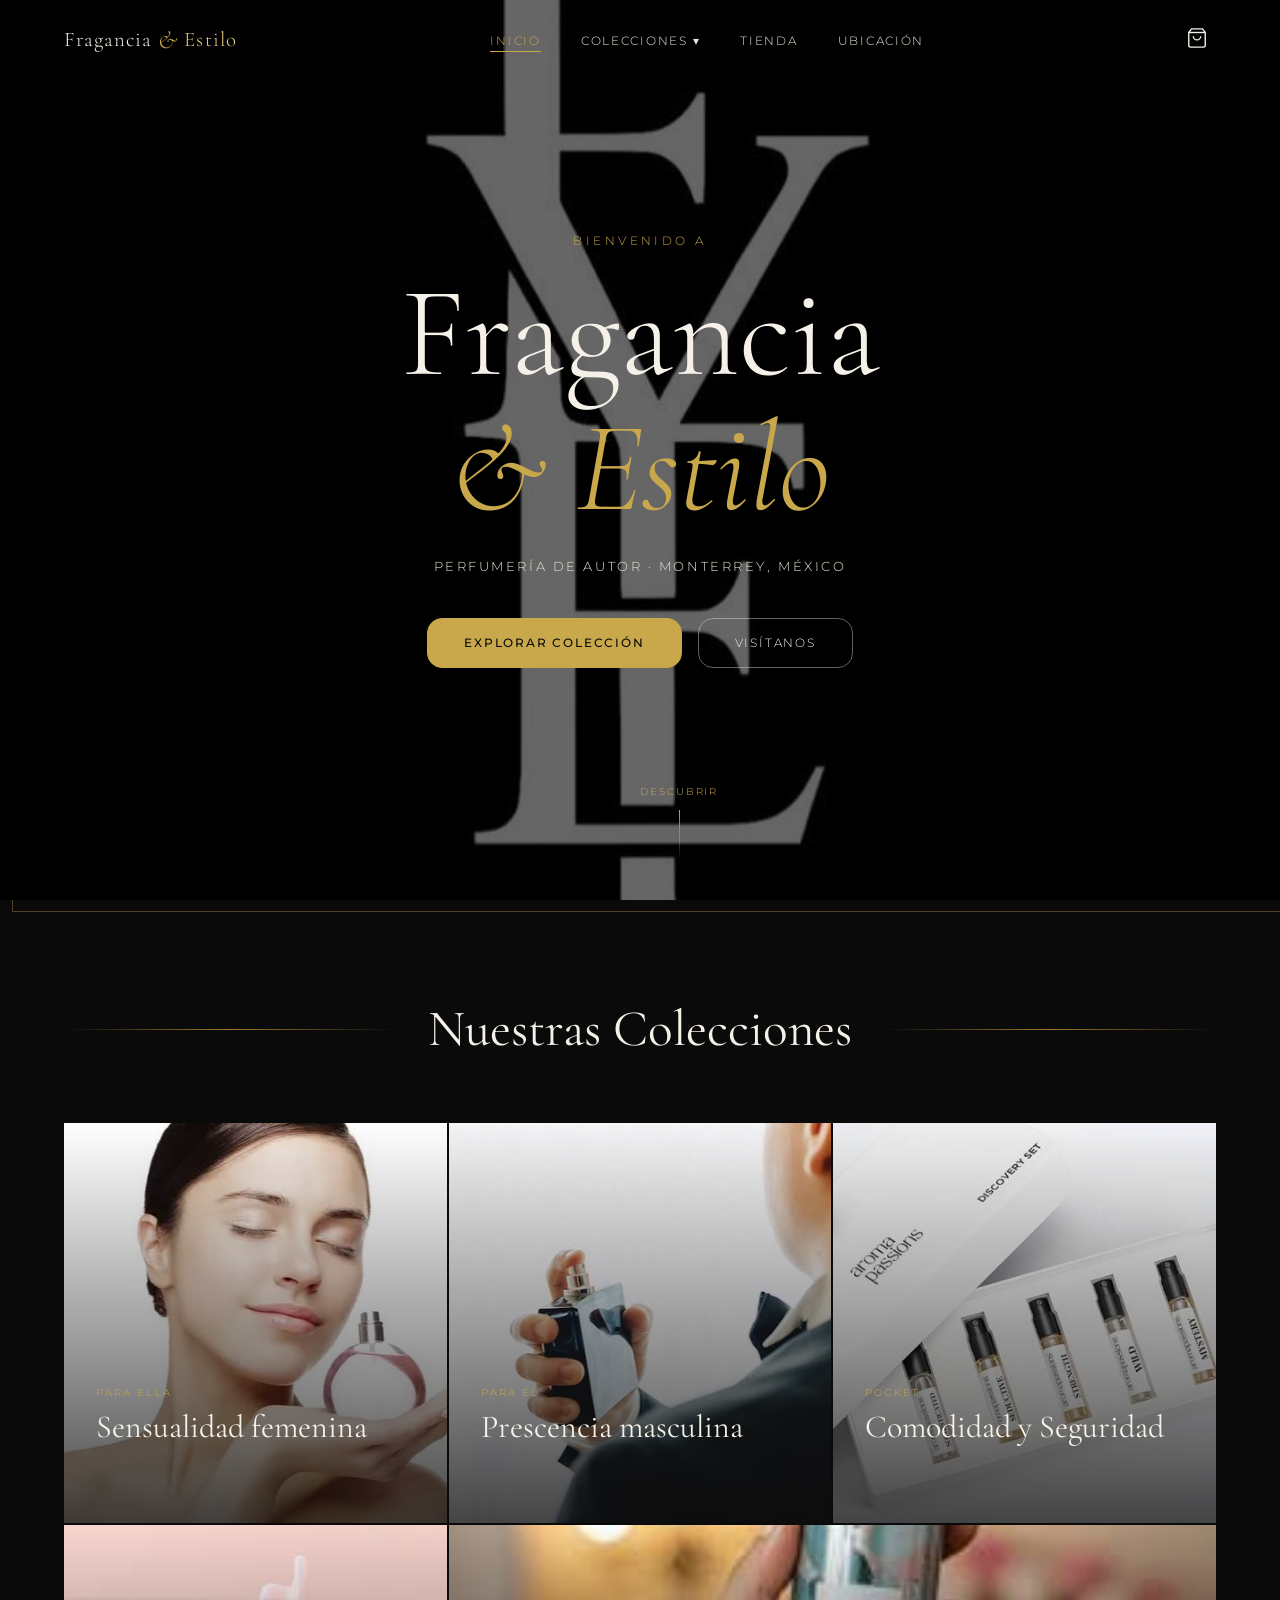
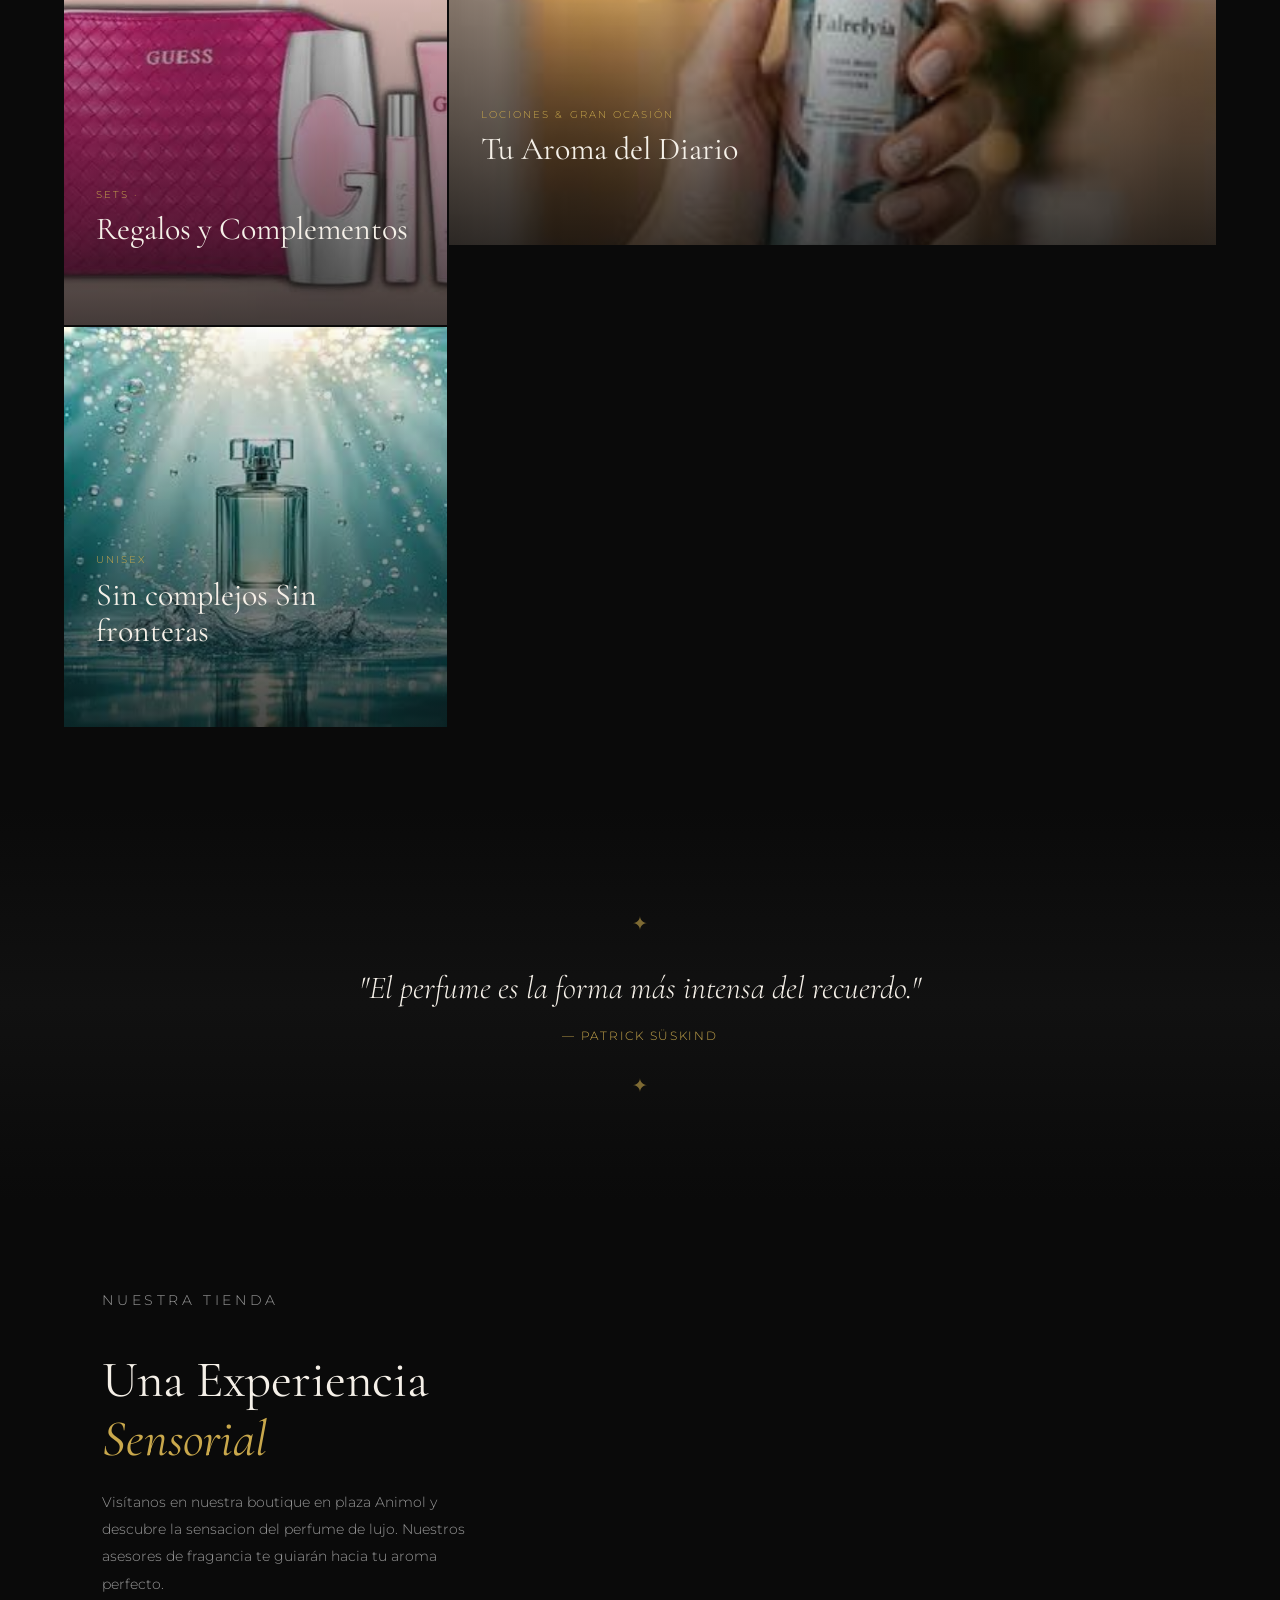
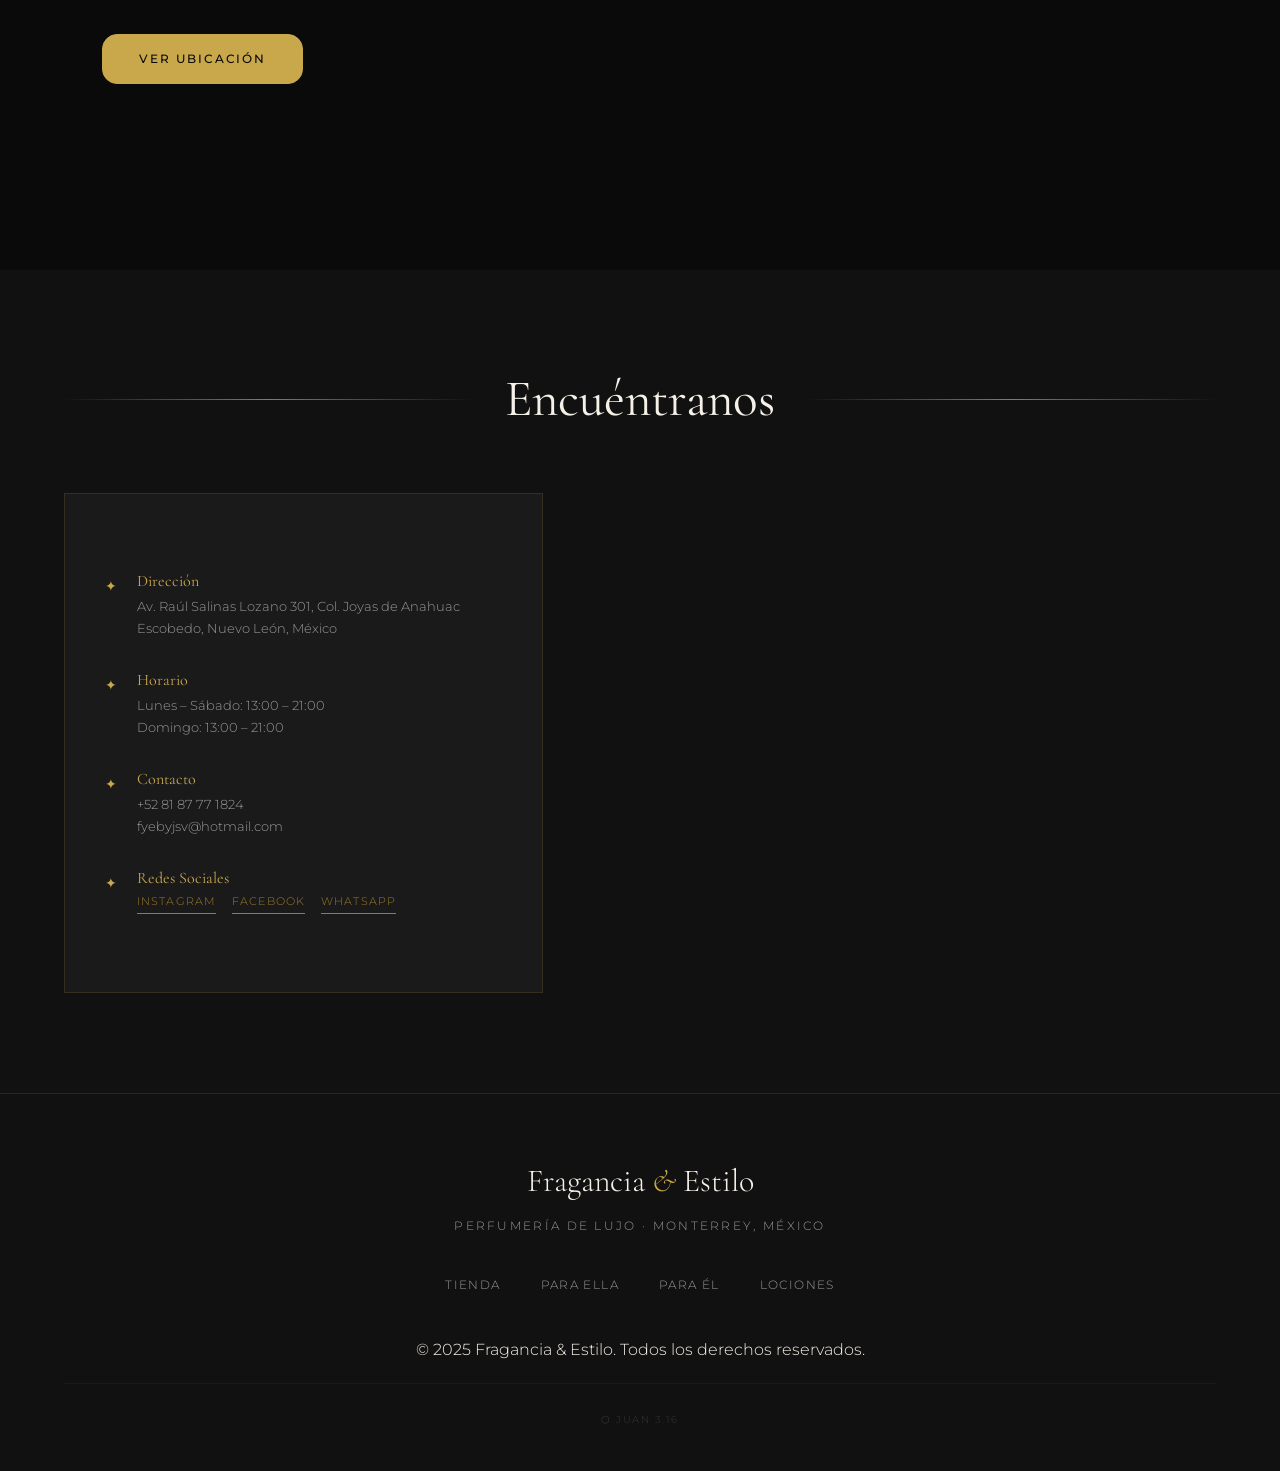
==== commit 2b1e806f: "Update index.html nuevas descripciones de colecciones" ====
--- a/index.html
+++ b/index.html
@@ -46,8 +46,8 @@
   <section class="hero">
     <div class="hero-video-wrap">
       <!-- Reemplaza el src con tu video real -->
-      <video id="heroVideo" autoplay muted loop playsinline poster="../recursos/logo.jpg">
-        <source src="../recursos/1.mp4" type="video/mp4"/>
+      <video id="heroVideo" autoplay muted loop playsinline poster="recursos/logo.jpg">
+        <source src="recursos/matriz.mp4" type="video/mp4"/>
       </video>
       <div class="hero-overlay"></div>
     </div>
@@ -79,7 +79,7 @@
         <div class="card-overlay"></div>
         <div class="card-content">
           <span class="card-label">Para Ella</span>
-          <h3>Feminidad Etérea</h3>
+          <h3>Sensualidad femenina</h3>
           <span class="card-arrow">→</span>
         </div>
       </a>
@@ -87,7 +87,7 @@
         <div class="card-overlay"></div>
         <div class="card-content">
           <span class="card-label">Para Él</span>
-          <h3>Elegancia Profunda</h3>
+          <h3>Prescencia masculina</h3>
           <span class="card-arrow">→</span>
         </div>
       </a>
@@ -95,7 +95,7 @@
         <div class="card-overlay"></div>
         <div class="card-content">
           <span class="card-label">pocket</span>
-          <h3>Frescura y Luz</h3>
+          <h3>Comodidad y Seguridad</h3>
           <span class="card-arrow">→</span>
         </div>
       </a>
@@ -103,7 +103,7 @@
         <div class="card-overlay"></div>
         <div class="card-content">
           <span class="card-label">sets · </span>
-          <h3>Calor y Misterio</h3>
+          <h3>Regalos y Complementos</h3>
           <span class="card-arrow">→</span>
         </div>
       </a>
@@ -111,7 +111,7 @@
         <div class="card-overlay"></div>
         <div class="card-content">
           <span class="card-label">lociones &amp; Gran Ocasión</span>
-          <h3>El Aroma que Deja Huella</h3>
+          <h3>Tu Aroma del Diario</h3>
           <span class="card-arrow">→</span>
         </div>
       </a>
@@ -119,7 +119,7 @@
         <div class="card-overlay"></div>
         <div class="card-content">
           <span class="card-label">Unisex</span>
-          <h3>Sin Fronteras</h3>
+          <h3>Sin complejos Sin fronteras</h3>
           <span class="card-arrow">→</span>
         </div>
       </a>
@@ -199,7 +199,7 @@
             <div class="social-links">
               <a href="https://www.instagram.com/fyebyjsv">Instagram</a>
               <a href="https://www.facebook.com/black.markjs/">Facebook</a>
-              <a href="https:wa.me/5218187771824?">WhatsApp</a>
+              <a href="https://wa.me/5218187771824?">WhatsApp</a>
             </div>
           </div>
         </div>
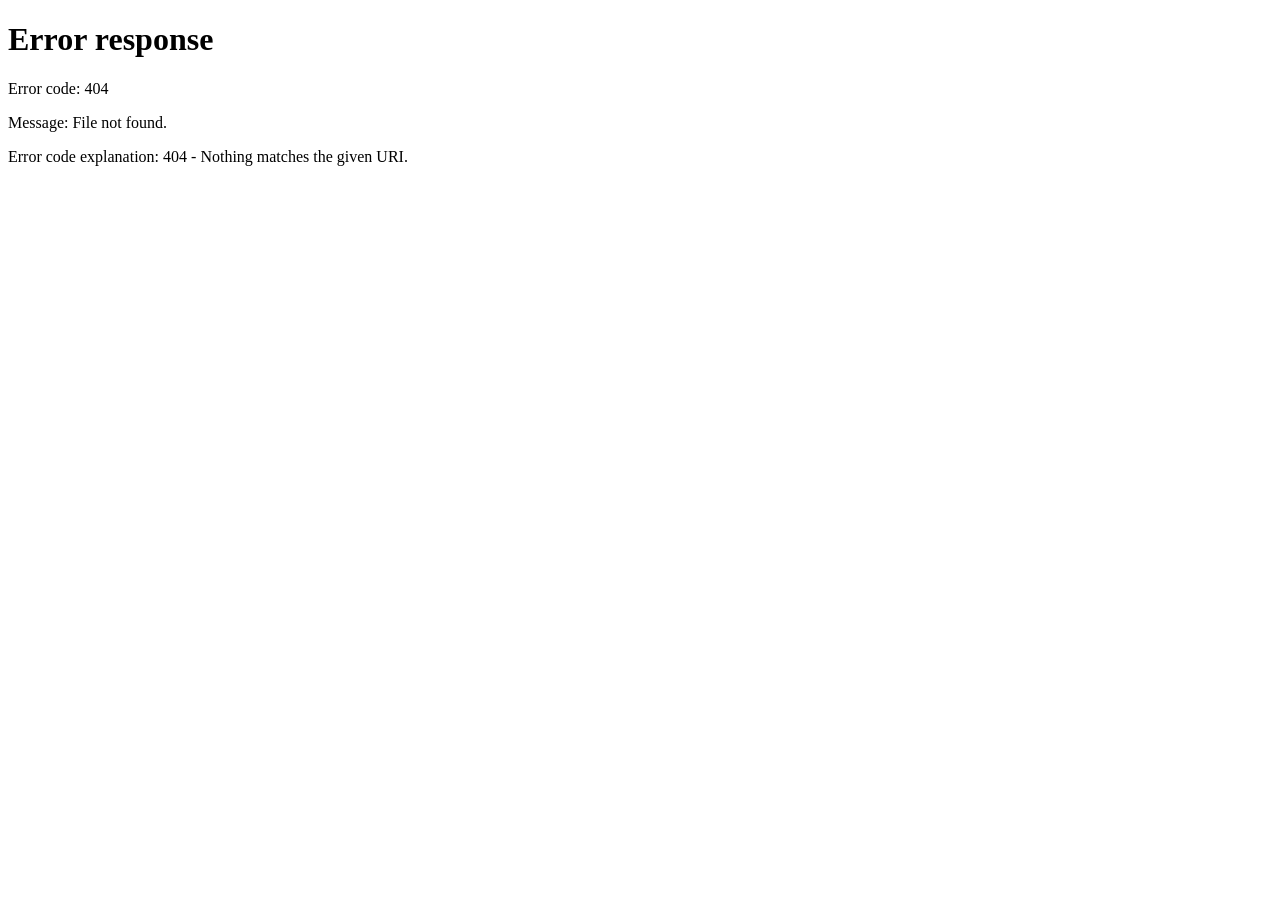
==== commit 5963b282: "nueva pagina repositorio final" ====
--- a/index.html
+++ b/index.html
@@ -1,259 +1,1297 @@
 <!DOCTYPE html>
 <html lang="es">
 <head>
-  <meta charset="UTF-8" />
+  <meta charset="UTF-8"/>
   <meta name="viewport" content="width=device-width, initial-scale=1.0"/>
-  <title>Fragancia & Estilo — Perfumería de Lujo</title>
-  <link rel="stylesheet" href="css/global.css"/>
-  <link rel="stylesheet" href="css/index.css"/>
-  <link rel="preconnect" href="https://fonts.googleapis.com">
-  <link href="https://fonts.googleapis.com/css2?family=Cormorant+Garamond:ital,wght@0,300;0,400;0,600;1,300;1,400&family=Montserrat:wght@200;300;400;500&display=swap" rel="stylesheet">
+  <title>Panel Admin — Fragancia &amp; Estilo</title>
+  <link href="https://fonts.googleapis.com/css2?family=Cormorant+Garamond:ital,wght@0,300;0,400;0,600;1,300;1,400&family=Montserrat:wght@200;300;400;500;600&display=swap" rel="stylesheet">
+  <style>
+    :root {
+      --black:#080808;--black2:#101010;--black3:#181818;
+      --gold:#c9a84c;--gold-lt:#e4c97e;--gold-dk:#9e7a2a;
+      --cream:#f5f0e8;--cream2:#ede6d6;
+      --gray:#555;--gray-lt:#888;
+      --green-bg:rgba(45,106,79,.15);--green-bd:rgba(45,106,79,.4);--green-tx:#68c19a;
+      --red-bg:rgba(192,57,43,.12);--red-bd:rgba(192,57,43,.35);--red-tx:#e07070;
+      --font-d:'Cormorant Garamond',serif;
+      --font-b:'Montserrat',sans-serif;
+      --ease:cubic-bezier(0.4,0,0.2,1);
+      --tr:0.28s var(--ease);
+    }
+    *,*::before,*::after{box-sizing:border-box;margin:0;padding:0}
+    html,body{height:100%}
+    body{background:var(--black);color:var(--cream);font-family:var(--font-b);font-weight:300;display:flex;flex-direction:column;overflow:hidden}
+    a{color:inherit;text-decoration:none}
+    input,select,textarea{background:var(--black3);border:1px solid rgba(201,168,76,.2);color:var(--cream);font-family:var(--font-b);font-size:.85rem;padding:12px 14px;outline:none;width:100%;transition:border-color var(--tr)}
+    input:focus,select:focus,textarea:focus{border-color:var(--gold)}
+    input::placeholder,textarea::placeholder{color:var(--gray)}
+    select option{background:var(--black2)}
+    label{font-size:.63rem;letter-spacing:.14em;text-transform:uppercase;color:var(--gray-lt);margin-bottom:6px;display:block}
+    button{cursor:pointer;font-family:var(--font-b)}
+    h1,h2,h3,h4{font-family:var(--font-d);font-weight:400}
+
+    /* ── SESSION BAR ── */
+    .sbar{background:var(--black2);border-bottom:1px solid rgba(201,168,76,.1);
+      padding:0 28px;height:48px;display:flex;align-items:center;justify-content:space-between;
+      font-size:.62rem;letter-spacing:.1em;text-transform:uppercase;flex-shrink:0}
+    .sbar-user{color:var(--gold);display:flex;align-items:center;gap:8px}
+    .sbar-user::before{content:'◈'}
+    .sbar-right{display:flex;align-items:center;gap:20px;color:var(--gray-lt)}
+    .sbar-timer span{color:var(--cream)}
+    .btn-logout{background:none;border:1px solid rgba(201,168,76,.15);color:var(--gray-lt);
+      font-size:.58rem;letter-spacing:.1em;text-transform:uppercase;padding:5px 14px;transition:var(--tr)}
+    .btn-logout:hover{border-color:var(--red-bd);color:var(--red-tx)}
+
+    /* ── LAYOUT ── */
+    .shell{display:flex;flex:1;overflow:hidden}
+
+    /* ── SIDEBAR ── */
+    .sidebar{width:220px;flex-shrink:0;background:var(--black2);
+      border-right:1px solid rgba(201,168,76,.1);display:flex;flex-direction:column;overflow-y:auto}
+    .sb-logo{padding:24px 20px 16px;border-bottom:1px solid rgba(201,168,76,.08)}
+    .sb-logo span{font-family:var(--font-d);font-size:1.05rem;line-height:1.25;display:block}
+    .sb-logo em{color:var(--gold);font-style:italic}
+    .sb-logo small{font-size:.55rem;letter-spacing:.15em;text-transform:uppercase;color:var(--gray-lt);margin-top:3px;display:block}
+    .sb-nav{flex:1;padding:8px 0}
+    .nav-item{display:flex;align-items:center;gap:10px;padding:11px 20px;
+      font-size:.68rem;letter-spacing:.1em;text-transform:uppercase;color:var(--gray-lt);
+      transition:var(--tr);cursor:pointer;border-left:2px solid transparent;user-select:none}
+    .nav-item:hover{color:var(--cream);background:rgba(255,255,255,.02)}
+    .nav-item.active{color:var(--gold);border-left-color:var(--gold);background:rgba(201,168,76,.05)}
+    .nav-item .icon{font-size:.95rem;width:18px;text-align:center;flex-shrink:0}
+    .sb-foot{padding:16px 20px;border-top:1px solid rgba(201,168,76,.08)}
+    .sb-foot a{font-size:.6rem;letter-spacing:.1em;text-transform:uppercase;color:var(--gray-lt);transition:color var(--tr)}
+    .sb-foot a:hover{color:var(--gold)}
+
+    /* ── MAIN ── */
+    .main{flex:1;overflow-y:auto;padding:36px 5% 60px}
+    .pg{display:none}.pg.active{display:block}
+    .pg-head{display:flex;justify-content:space-between;align-items:flex-start;margin-bottom:32px;flex-wrap:wrap;gap:12px}
+    .pg-head h1{font-size:2rem;color:var(--cream)}
+    .pg-head p{font-size:.75rem;color:var(--gray-lt);margin-top:4px}
+
+    /* ── BUTTONS ── */
+    .btn{display:inline-flex;align-items:center;gap:7px;padding:10px 22px;
+      font-size:.68rem;letter-spacing:.12em;text-transform:uppercase;border:1px solid;transition:var(--tr);cursor:pointer}
+    .btn-gold{background:var(--gold);border-color:var(--gold);color:var(--black)}
+    .btn-gold:hover{background:transparent;color:var(--gold)}
+    .btn-outline{background:transparent;border-color:rgba(201,168,76,.3);color:var(--gold-lt)}
+    .btn-outline:hover{border-color:var(--gold);color:var(--gold)}
+    .btn-danger{background:transparent;border-color:rgba(192,57,43,.35);color:var(--red-tx)}
+    .btn-danger:hover{background:var(--red-bg)}
+    .btn-sm{padding:7px 14px;font-size:.6rem}
+    .btn-xs{padding:5px 10px;font-size:.58rem}
+    .btn:disabled{opacity:.4;pointer-events:none}
+
+    /* ── PANELS ── */
+    .panel{background:var(--black2);border:1px solid rgba(201,168,76,.1);padding:24px;margin-bottom:20px}
+    .panel-title{font-family:var(--font-d);font-size:1.15rem;color:var(--gold);
+      margin-bottom:18px;padding-bottom:12px;border-bottom:1px solid rgba(201,168,76,.1)}
+
+    /* ── STATS ── */
+    .stats{display:grid;grid-template-columns:repeat(auto-fill,minmax(160px,1fr));gap:12px;margin-bottom:24px}
+    .stat{background:var(--black2);border:1px solid rgba(201,168,76,.1);padding:20px}
+    .stat-val{font-family:var(--font-d);font-size:2rem;color:var(--gold);line-height:1}
+    .stat-lbl{font-size:.6rem;letter-spacing:.14em;text-transform:uppercase;color:var(--gray-lt);margin-top:6px}
+
+    /* ── TABLE ── */
+    .tbl{width:100%;border-collapse:collapse}
+    .tbl th{text-align:left;font-size:.58rem;letter-spacing:.15em;text-transform:uppercase;
+      color:var(--gray-lt);padding:10px 12px;border-bottom:1px solid rgba(201,168,76,.1)}
+    .tbl td{padding:12px;border-bottom:1px solid rgba(255,255,255,.04);font-size:.8rem;vertical-align:middle}
+    .tbl tr:hover td{background:rgba(255,255,255,.015)}
+    .tbl-thumb{width:48px;height:56px;object-fit:cover;background:var(--black3);display:block}
+    .tbl-thumb-ph{width:48px;height:56px;background:var(--black3);display:flex;align-items:center;justify-content:center;color:var(--gold-dk);font-size:1.1rem}
+    .pname .brand{font-size:.58rem;letter-spacing:.12em;text-transform:uppercase;color:var(--gold);margin-bottom:2px}
+    .pname .name{font-family:var(--font-d);font-size:.95rem;color:var(--cream)}
+    .pill{display:inline-block;padding:3px 9px;font-size:.57rem;letter-spacing:.1em;text-transform:uppercase;border:1px solid}
+    .pill-ok{background:var(--green-bg);color:var(--green-tx);border-color:var(--green-bd)}
+    .pill-off{background:var(--red-bg);color:var(--red-tx);border-color:var(--red-bd)}
+    .pill-offer{background:rgba(201,168,76,.12);color:var(--gold);border-color:rgba(201,168,76,.3)}
+    .price-cell{font-family:var(--font-d);font-size:1.05rem;color:var(--gold)}
+    .acts{display:flex;gap:6px}
+
+    /* ── FORM ── */
+    .frow{display:grid;grid-template-columns:1fr 1fr;gap:14px;margin-bottom:14px}
+    .frow.three{grid-template-columns:1fr 1fr 1fr}
+    .frow.one{grid-template-columns:1fr}
+    .fg{display:flex;flex-direction:column;gap:5px}
+    .fg.full{grid-column:1/-1}
+    .fg input,.fg select,.fg textarea{margin:0}
+    .cb-row{display:flex;align-items:center;gap:10px;margin-top:4px}
+    .cb-row input[type=checkbox]{width:auto;padding:0;margin:0}
+    .cb-row span{font-size:.72rem;color:var(--gray-lt);letter-spacing:.06em}
+
+    /* ── IMAGE UPLOAD ── */
+    .img-drop{border:2px dashed rgba(201,168,76,.25);padding:36px 20px;text-align:center;
+      cursor:pointer;transition:var(--tr);position:relative;background:var(--black3)}
+    .img-drop:hover{border-color:var(--gold);background:rgba(201,168,76,.03)}
+    .img-drop input[type=file]{position:absolute;inset:0;opacity:0;cursor:pointer;width:100%;height:100%}
+    .img-drop .ico{font-size:2rem;color:var(--gold-dk);margin-bottom:10px}
+    .img-drop strong{color:var(--gold);font-size:.78rem;display:block;margin-bottom:6px}
+    .img-drop p{font-size:.7rem;color:var(--gray-lt)}
+    .img-grid{display:grid;grid-template-columns:repeat(auto-fill,minmax(100px,1fr));gap:8px;margin-top:14px}
+    .img-item{position:relative;height:100px;background:var(--black3);border:1px solid rgba(201,168,76,.15)}
+    .img-item img{width:100%;height:100%;object-fit:cover}
+    .img-del{position:absolute;top:3px;right:3px;background:rgba(0,0,0,.8);border:none;
+      color:var(--red-tx);width:20px;height:20px;border-radius:50%;font-size:.65rem;
+      display:flex;align-items:center;justify-content:center;cursor:pointer;padding:0}
+    .img-main-tag{position:absolute;bottom:3px;left:3px;background:var(--gold);
+      color:var(--black);font-size:.52rem;letter-spacing:.08em;padding:2px 5px}
+
+    /* ── ALERT MESSAGES ── */
+    .alert{padding:12px 16px;font-size:.72rem;letter-spacing:.05em;margin-bottom:16px;display:none}
+    .alert.show{display:block}
+    .alert-err{background:var(--red-bg);border:1px solid var(--red-bd);color:var(--red-tx)}
+    .alert-ok{background:var(--green-bg);border:1px solid var(--green-bd);color:var(--green-tx)}
+    .alert-info{background:rgba(201,168,76,.08);border:1px solid rgba(201,168,76,.2);color:var(--gold-lt)}
+
+    /* ── SETUP WIZARD ── */
+    .wizard{position:fixed;inset:0;background:rgba(0,0,0,.92);z-index:900;
+      display:flex;align-items:center;justify-content:center;padding:24px}
+    .wizard.hidden{display:none}
+    .wiz-box{background:var(--black2);border:1px solid rgba(201,168,76,.25);
+      width:100%;max-width:620px;max-height:90vh;overflow-y:auto;padding:48px 40px}
+    .wiz-step{display:none}.wiz-step.active{display:block}
+    .wiz-num{font-size:.6rem;letter-spacing:.2em;color:var(--gold-dk);text-transform:uppercase;margin-bottom:8px}
+    .wiz-title{font-family:var(--font-d);font-size:1.8rem;color:var(--cream);margin-bottom:12px}
+    .wiz-body{font-size:.8rem;color:var(--gray-lt);line-height:1.9;margin-bottom:24px}
+    .wiz-body strong{color:var(--cream)}
+    .wiz-body code{background:rgba(201,168,76,.12);color:var(--gold);padding:1px 6px;font-size:.75rem}
+    .wiz-img{width:100%;border:1px solid rgba(201,168,76,.15);margin:12px 0 20px;display:block}
+    .wiz-progress{display:flex;gap:8px;margin-bottom:32px}
+    .wiz-dot{width:8px;height:8px;background:rgba(201,168,76,.2);border-radius:50%;transition:var(--tr)}
+    .wiz-dot.done{background:var(--gold)}
+
+    /* ── LOADER OVERLAY ── */
+    .loader{position:fixed;inset:0;background:rgba(0,0,0,.7);z-index:800;
+      display:none;align-items:center;justify-content:center;flex-direction:column;gap:16px}
+    .loader.show{display:flex}
+    .spin{width:36px;height:36px;border:2px solid rgba(201,168,76,.2);
+      border-top-color:var(--gold);border-radius:50%;animation:spin .7s linear infinite}
+    @keyframes spin{to{transform:rotate(360deg)}}
+    .loader p{font-size:.75rem;letter-spacing:.12em;color:var(--gold-lt);text-transform:uppercase}
+
+    /* ── TOAST ── */
+    .toast{position:fixed;bottom:24px;right:24px;background:var(--black2);
+      border:1px solid var(--gold);padding:12px 20px;font-size:.75rem;
+      letter-spacing:.06em;z-index:9999;opacity:0;transform:translateY(6px);
+      transition:.3s var(--ease);pointer-events:none;max-width:360px}
+    .toast.show{opacity:1;transform:translateY(0)}
+
+    /* ── SYNC BANNER ── */
+    .sync-banner{
+      background:rgba(201,168,76,.08);border-bottom:1px solid rgba(201,168,76,.25);
+      padding:10px 28px;display:none;align-items:center;gap:16px;
+      font-size:.68rem;letter-spacing:.06em;color:var(--cream2);flex-shrink:0;
+    }
+    .sync-banner.show{display:flex}
+    .sync-banner strong{color:var(--gold)}
+    .sync-banner code{background:rgba(201,168,76,.15);color:var(--gold-lt);
+      padding:2px 7px;font-size:.65rem;letter-spacing:.04em}
+    .sync-banner .sync-steps{display:flex;gap:20px;flex:1;flex-wrap:wrap}
+    .sync-step{display:flex;align-items:center;gap:7px}
+    .sync-step-num{background:var(--gold);color:var(--black);
+      width:18px;height:18px;border-radius:50%;display:flex;align-items:center;
+      justify-content:center;font-size:.6rem;font-weight:600;flex-shrink:0}
+    .sync-dismiss{background:none;border:1px solid rgba(201,168,76,.2);
+      color:var(--gray-lt);font-size:.6rem;letter-spacing:.1em;text-transform:uppercase;
+      padding:5px 12px;cursor:pointer;transition:var(--tr);white-space:nowrap}
+    .sync-dismiss:hover{color:var(--gold);border-color:var(--gold)}
+
+    /* ── MODAL ── */
+    .modal-bg{position:fixed;inset:0;background:rgba(0,0,0,.85);z-index:700;
+      display:none;align-items:center;justify-content:center;padding:24px}
+    .modal-bg.open{display:flex}
+    .modal-box{background:var(--black2);border:1px solid rgba(201,168,76,.2);
+      width:100%;max-width:680px;max-height:90vh;overflow-y:auto;padding:36px}
+    .modal-hd{display:flex;justify-content:space-between;align-items:center;margin-bottom:24px}
+    .modal-hd h3{font-family:var(--font-d);font-size:1.4rem;color:var(--gold)}
+    .modal-close{background:none;border:none;color:var(--gray-lt);font-size:1.1rem;cursor:pointer}
+    .modal-close:hover{color:var(--gold)}
+
+    /* ── PRICE TABLE ── */
+    .price-input{width:100px;padding:7px 9px;font-size:.8rem}
+    .price-changed{border-color:var(--gold)!important;background:rgba(201,168,76,.06)!important}
+
+    /* ── SETUP STEPS visual ── */
+    .steps-visual{display:flex;flex-direction:column;gap:18px;margin-bottom:0}
+    .sv-item{display:flex;gap:16px;align-items:flex-start}
+    .sv-num{flex-shrink:0;width:32px;height:32px;background:rgba(201,168,76,.1);
+      border:1px solid rgba(201,168,76,.3);display:flex;align-items:center;justify-content:center;
+      font-family:var(--font-d);font-size:1.1rem;color:var(--gold)}
+    .sv-text strong{display:block;color:var(--cream);font-size:.82rem;margin-bottom:3px}
+    .sv-text p{color:var(--gray-lt);font-size:.74rem;line-height:1.7}
+    .sv-text code{background:rgba(201,168,76,.1);color:var(--gold);padding:1px 5px;font-size:.7rem}
+
+    @media(max-width:768px){
+      .sidebar{display:none}
+      .frow{grid-template-columns:1fr}
+      .frow.three{grid-template-columns:1fr}
+    }
+  </style>
 </head>
 <body>
 
-  <!-- ═══════════════ NAVBAR ═══════════════ -->
-  <nav class="navbar" id="navbar">
-    <div class="nav-logo">
-      <span class="logo-main">Fragancia</span>
-      <span class="logo-amp">&amp;</span>
-      <span class="logo-sub">Estilo</span>
-    </div>
-    <ul class="nav-links">
-      <li><a href="index.html" class="active">Inicio</a></li>
-      <li class="dropdown">
-        <a href="#">Colecciones ▾</a>
-        <div class="dropdown-menu">
-          <a href="pages/pocket.html">pocket · </a>
-          <a href="pages/sets.html">sets · </a>
-          <a href="pages/hombre.html">Para Él</a>
-          <a href="pages/mujer.html">Para Ella</a>
-          <a href="pages/unisex.html">Unisex</a>
-          <a href="pages/lociones.html">lociones &amp; Ocasión</a>
+<!-- ══ SESSION BAR ══ -->
+<div class="sbar">
+  <div class="sbar-user" id="sbarUser">Cargando…</div>
+  <div class="sbar-right">
+    <div class="sbar-timer">Sesión: <span id="sbarTimer">—</span></div>
+    <button class="btn-logout" onclick="doLogout()">✕ Salir</button>
+  </div>
+</div>
+
+<!-- ══ SYNC BANNER — aparece cuando hay cambios pendientes de subir a GitHub ══ -->
+<div class="sync-banner" id="syncBanner">
+  <strong>⬆ Cambios guardados en la nube.</strong>
+  <div class="sync-steps">
+    <div class="sync-step">
+      <span class="sync-step-num">1</span>
+      <span>Abre la Terminal en VSCode</span>
+    </div>
+    <div class="sync-step">
+      <span class="sync-step-num">2</span>
+      <span>Escribe: <code>git add . && git commit -m "Actualizar" && git push</code></span>
+    </div>
+    <div class="sync-step">
+      <span class="sync-step-num">3</span>
+      <span>Presiona Enter — listo en 1 min</span>
+    </div>
+  </div>
+  <button class="sync-dismiss" onclick="document.getElementById('syncBanner').classList.remove('show')">Entendido ✕</button>
+</div>
+
+<!-- ══ SHELL ══ -->
+<div class="shell">
+
+<!-- ── SIDEBAR ── -->
+<nav class="sidebar">
+  <div class="sb-logo">
+    <span>Fragancia <em>&amp;</em> Estilo</span>
+    <small>Panel de Administración</small>
+  </div>
+  <div class="sb-nav">
+    <div class="nav-item active" onclick="go('dashboard')"><span class="icon">◈</span>Dashboard</div>
+    <div class="nav-item" onclick="go('productos')"><span class="icon">✦</span>Mis Productos</div>
+    <div class="nav-item" onclick="go('nuevo')"><span class="icon">＋</span>Agregar Producto</div>
+    <div class="nav-item" onclick="go('precios')"><span class="icon">◎</span>Cambiar Precios</div>
+    <div class="nav-item" onclick="go('excel')"><span class="icon">⊞</span>Subir Excel / CSV</div>
+    <div class="nav-item" onclick="go('ajustes')"><span class="icon">⚙</span>Datos de la Tienda</div>
+    <div class="nav-item" onclick="go('seguridad')"><span class="icon">◉</span>Contraseña</div>
+  </div>
+  <div class="sb-foot">
+    <a href="../index.html" target="_blank">← Ver mi tienda</a>
+  </div>
+</nav>
+
+<!-- ── MAIN ── -->
+<main class="main">
+
+  <!-- DASHBOARD -->
+  <section class="pg active" id="pg-dashboard">
+    <div class="pg-head">
+      <div><h1>Dashboard</h1><p>Vista general de tu tienda</p></div>
+      <button class="btn btn-outline btn-sm" onclick="refreshAll()">↺ Actualizar</button>
+    </div>
+    <div class="stats" id="stats"></div>
+    <div class="panel">
+      <div class="panel-title">Productos publicados</div>
+      <table class="tbl">
+        <thead><tr>
+          <th></th><th>Producto</th><th>Categoría</th><th>Precio</th><th>Estado</th><th>Acciones</th>
+        </tr></thead>
+        <tbody id="dashTbody"></tbody>
+      </table>
+    </div>
+  </section>
+
+  <!-- MIS PRODUCTOS -->
+  <section class="pg" id="pg-productos">
+    <div class="pg-head">
+      <div><h1>Mis Productos</h1><p>Gestiona todo tu catálogo</p></div>
+      <button class="btn btn-gold" onclick="go('nuevo')">＋ Agregar Producto</button>
+    </div>
+    <div class="panel" style="padding:0;overflow:hidden">
+      <table class="tbl" id="prodTbl">
+        <thead><tr>
+          <th></th><th>Producto</th><th>Categoría</th><th>Precio</th><th>Estado</th><th>Acciones</th>
+        </tr></thead>
+        <tbody id="prodTbody"></tbody>
+      </table>
+    </div>
+  </section>
+
+  <!-- AGREGAR PRODUCTO -->
+  <section class="pg" id="pg-nuevo">
+    <div class="pg-head">
+      <div><h1 id="formHeading">Agregar Producto</h1><p>Completa el formulario y haz clic en Publicar</p></div>
+    </div>
+
+    <div id="fAlert" class="alert alert-err"></div>
+    <div id="fOk"    class="alert alert-ok"></div>
+
+    <!-- FOTOS -->
+    <div class="panel">
+      <div class="panel-title">📷 Foto del Producto</div>
+      <div class="img-drop" id="imgDrop">
+        <input type="file" id="imgFile" accept="image/*" multiple onchange="handleImgs(this)"/>
+        <div class="ico">📷</div>
+        <strong>Toca aquí para elegir una foto</strong>
+        <p>Selecciona desde tu galería o toma una foto. Formatos: JPG, PNG · Máximo 1 MB por foto</p>
+      </div>
+      <div class="img-grid" id="imgGrid"></div>
+      <div class="alert alert-info show" id="imgHint" style="margin-top:12px">
+        ✦ La primera foto será la imagen principal del producto. Puedes subir varias.
+      </div>
+    </div>
+
+    <!-- DATOS -->
+    <div class="panel">
+      <div class="panel-title">Información del Producto</div>
+      <div class="frow">
+        <div class="fg"><label>Marca *</label><input id="f-marca" placeholder="Ej: Chanel, Dior, YSL"/></div>
+        <div class="fg"><label>Nombre del Perfume *</label><input id="f-nombre" placeholder="Ej: Bleu de Chanel"/></div>
+      </div>
+      <div class="frow three">
+        <div class="fg">
+          <label>Tamaño (ml) *</label>
+          <select id="f-ml">
+            <option value="">Selecciona…</option>
+            <option value="30">30 ml</option>
+            <option value="50">50 ml</option>
+            <option value="75">75 ml</option>
+            <option value="100">100 ml</option>
+            <option value="125">125 ml</option>
+            <option value="150">150 ml</option>
+            <option value="200">200 ml</option>
+          </select>
         </div>
-      </li>
-      <li><a href="pages/tienda.html">Tienda</a></li>
-      <li><a href="#ubicacion">Ubicación</a></li>
-    </ul>
-    <div class="nav-actions">
-      <button class="cart-btn" onclick="toggleCart()">
-        <svg width="22" height="22" viewBox="0 0 24 24" fill="none" stroke="currentColor" stroke-width="1.5"><path d="M6 2L3 6v14a2 2 0 002 2h14a2 2 0 002-2V6l-3-4z"/><line x1="3" y1="6" x2="21" y2="6"/><path d="M16 10a4 4 0 01-8 0"/></svg>
-        <span class="cart-count" id="cartCount">0</span>
-      </button>
-    </div>
-  </nav>
-
-  <!-- ═══════════════ HERO VIDEO ═══════════════ -->
-  <section class="hero">
-    <div class="hero-video-wrap">
-      <!-- Reemplaza el src con tu video real -->
-      <video id="heroVideo" autoplay muted loop playsinline poster="recursos/logo.jpg">
-        <source src="recursos/matriz.mp4" type="video/mp4"/>
-      </video>
-      <div class="hero-overlay"></div>
-    </div>
-    <div class="hero-content">
-      <p class="hero-eyebrow">Bienvenido a</p>
-      <h1 class="hero-title">Fragancia<br/><em>&amp; Estilo</em></h1>
-      <p class="hero-subtitle">Perfumería de autor · Monterrey, México</p>
-      <div class="hero-ctas">
-        <a href="pages/tienda.html" class="btn-gold">Explorar colección</a>
-        <a href="#ubicacion" class="btn-ghost">Visítanos</a>
-      </div>
-    </div>
-    <div class="hero-scroll">
-      <span>Descubrir</span>
-      <div class="scroll-line"></div>
-    </div>
-  </section>
-
-
-  <!-- ═══════════════ COLECCIONES DESTACADAS ═══════════════ -->
-  <section class="featured-collections">
-    <div class="section-header">
-      <div class="section-line"></div>
-      <h2>Nuestras Colecciones</h2>
-      <div class="section-line"></div>
-    </div>
-    <div class="collections-grid">
-      <a href="pages/mujer.html" class="collection-card" style="--img:url('../recursos/mujer1.jpg')">
-        <div class="card-overlay"></div>
-        <div class="card-content">
-          <span class="card-label">Para Ella</span>
-          <h3>Sensualidad femenina</h3>
-          <span class="card-arrow">→</span>
+        <div class="fg">
+          <label>Colección *</label>
+          <select id="f-cat">
+            <option value="">Selecciona…</option>
+            <option value="mujer">Para Ella</option>
+            <option value="hombre">Para Él</option>
+            <option value="unisex">Unisex</option>
+            <option value="noche">Noche &amp; Ocasión</option>
+          </select>
         </div>
-      </a>
-      <a href="pages/hombre.html" class="collection-card" style="--img:url('../recursos/hombre1.jpg')">
-        <div class="card-overlay"></div>
-        <div class="card-content">
-          <span class="card-label">Para Él</span>
-          <h3>Prescencia masculina</h3>
-          <span class="card-arrow">→</span>
+        <div class="fg">
+          <label>Temporada</label>
+          <select id="f-temp">
+            <option value="todos">Todo el año</option>
+            <option value="primavera-verano">Primavera · Verano</option>
+            <option value="otono-invierno">Otoño · Invierno</option>
+          </select>
         </div>
-      </a>
-      <a href="pages/pocket.html" class="collection-card" style="--img:url('../recursos/pocket2.jpg')">
-        <div class="card-overlay"></div>
-        <div class="card-content">
-          <span class="card-label">pocket</span>
-          <h3>Comodidad y Seguridad</h3>
-          <span class="card-arrow">→</span>
+      </div>
+      <div class="frow one">
+        <div class="fg full"><label>Descripción (opcional)</label>
+          <textarea id="f-desc" rows="3" placeholder="Notas olfativas, ocasión, estilo…"></textarea>
         </div>
-      </a>
-      <a href="pages/sets.html" class="collection-card" style="--img:url('../recursos/sets.jpg')">
-        <div class="card-overlay"></div>
-        <div class="card-content">
-          <span class="card-label">sets · </span>
-          <h3>Regalos y Complementos</h3>
-          <span class="card-arrow">→</span>
+      </div>
+    </div>
+
+    <!-- PRECIO -->
+    <div class="panel">
+      <div class="panel-title">Precio y Disponibilidad</div>
+      <div class="frow three">
+        <div class="fg">
+          <label>Precio de Venta (USD) *</label>
+          <input type="number" id="f-precio" placeholder="49.95" step="0.01" min="0"/>
         </div>
-      </a>
-      <a href="pages/lociones.html" class="collection-card wide" style="--img:url('../recursos/locion.jpg')">
-        <div class="card-overlay"></div>
-        <div class="card-content">
-          <span class="card-label">lociones &amp; Gran Ocasión</span>
-          <h3>Tu Aroma del Diario</h3>
-          <span class="card-arrow">→</span>
+        <div class="fg">
+          <label>Precio anterior (si tiene descuento)</label>
+          <input type="number" id="f-prev" placeholder="Dejar vacío si no aplica" step="0.01" min="0"/>
         </div>
-      </a>
-      <a href="pages/unisex.html" class="collection-card" style="--img:url('../recursos/unisex.jpg')">
-        <div class="card-overlay"></div>
-        <div class="card-content">
-          <span class="card-label">Unisex</span>
-          <h3>Sin complejos Sin fronteras</h3>
-          <span class="card-arrow">→</span>
-        </div>
-      </a>
-    </div>
-  </section>
-
-  <!-- ═══════════════ FRASE EDITORIAL ═══════════════ -->
-  <section class="editorial-quote">
-    <div class="quote-deco">✦</div>
-    <blockquote>
-      "El perfume es la forma más intensa del recuerdo."<br/>
-      <cite>— Patrick Süskind</cite>
-    </blockquote>
-    <div class="quote-deco">✦</div>
-  </section>
-
-  <!-- ═══════════════ VIDEO DE LA TIENDA FÍSICA ═══════════════ -->
-   <section class="store-video-section">
-    <div class="store-video-text">
-      <p class="eyebrow-gold">Nuestra Tienda</p>
-      <h2>Una Experiencia<br/><em>Sensorial</em></h2>
-      <p>Visítanos en nuestra boutique en plaza Animol y descubre la sensacion del perfume de lujo. Nuestros asesores de fragancia te guiarán hacia tu aroma perfecto.</p>
-      <a href="#ubicacion" class="btn-gold">Ver ubicación</a>
-    </div>
-    <div class="store-video-wrap">
-      <!-- Se reemplazó la etiqueta <video> por el <iframe> correcto de YouTube -->
-      <iframe
-        src="https://www.youtube.com/embed/3l6dAplW_6I?feature=share"
-        title="Matriz - Nuestra primera sucursal" 
-        frameborder="0" 
-        allow="accelerometer; autoplay; clipboard-write; encrypted-media; gyroscope; picture-in-picture; web-share " 
-        
-        allowfullscreen
-        >
-      </iframe>
-      </div>
-      <div class="video-frame-deco"></div>
-    </div>
-</section>
-
-
-  <!-- ═══════════════ UBICACIÓN ═══════════════ -->
-  <section class="ubicacion-section" id="ubicacion">
-    <div class="section-header">
-      <div class="section-line"></div>
-      <h2>Encuéntranos</h2>
-      <div class="section-line"></div>
-    </div>
-    <div class="ubicacion-grid">
-      <div class="ubicacion-info">
-        <div class="info-block">
-          <span class="info-icon">✦</span>
-          <div>
-            <h4>Dirección</h4>
-            <!-- EDITA aquí con tu dirección real -->
-            <p>Av. Raúl Salinas Lozano 301, Col. Joyas de Anahuac<br/>Escobedo, Nuevo León, México</p>
+        <div class="fg" style="justify-content:flex-end;padding-top:20px">
+          <div class="cb-row">
+            <input type="checkbox" id="f-oferta"/>
+            <span>Mostrar etiqueta "Oferta"</span>
+          </div>
+          <div class="cb-row" style="margin-top:10px">
+            <input type="checkbox" id="f-disp" checked/>
+            <span>Publicar en la tienda ahora</span>
           </div>
         </div>
-        <div class="info-block">
-          <span class="info-icon">✦</span>
-          <div>
-            <h4>Horario</h4>
-            <p>Lunes – Sábado: 13:00 – 21:00<br/>Domingo: 13:00 – 21:00</p>
+      </div>
+    </div>
+
+    <div style="display:flex;gap:10px;margin-bottom:60px">
+      <button class="btn btn-gold" id="saveBtn" onclick="saveProduct()" style="padding:14px 36px;font-size:.75rem">
+        ✦ Publicar Producto
+      </button>
+      <button class="btn btn-outline" onclick="resetForm()">Cancelar</button>
+    </div>
+  </section>
+
+  <!-- CAMBIAR PRECIOS -->
+  <section class="pg" id="pg-precios">
+    <div class="pg-head">
+      <div><h1>Cambiar Precios</h1><p>Edita el precio de cada producto directamente aquí</p></div>
+      <button class="btn btn-gold" id="savePricesBtn" onclick="savePrices()" disabled>Guardar Cambios</button>
+    </div>
+    <div class="alert alert-info show" style="margin-bottom:20px">
+      ✦ Edita los precios en la tabla. Al terminar haz clic en <strong>Guardar Cambios</strong>.
+      Los cambios se aplican de inmediato en tu tienda.
+    </div>
+    <div id="pricesAlert" class="alert alert-err"></div>
+    <div class="panel" style="padding:0;overflow:hidden">
+      <table class="tbl">
+        <thead><tr>
+          <th>Producto</th><th>Marca</th><th>ml</th>
+          <th>Precio Actual</th><th>Precio Anterior</th><th>Oferta</th>
+        </tr></thead>
+        <tbody id="pricesTbody"></tbody>
+      </table>
+    </div>
+  </section>
+
+  <!-- SUBIR EXCEL / CSV -->
+  <section class="pg" id="pg-excel">
+    <div class="pg-head">
+      <div><h1>Subir Excel / CSV</h1><p>Actualiza precios cargando un archivo de Excel</p></div>
+    </div>
+
+    <div class="panel">
+      <div class="panel-title">Paso 1 — Descarga el catálogo actual</div>
+      <p style="font-size:.78rem;color:var(--gray-lt);line-height:1.9;margin-bottom:18px">
+        Descarga el listado de tus productos en formato Excel (CSV).
+        Ábrelo en Excel o Google Sheets, cambia los precios y vuelve a subirlo aquí.
+      </p>
+      <button class="btn btn-outline" onclick="downloadCSV()">⬇ Descargar Catálogo (.csv)</button>
+    </div>
+
+    <div class="panel">
+      <div class="panel-title">Paso 2 — Sube el archivo actualizado</div>
+      <div class="img-drop">
+        <input type="file" id="csvFile" accept=".csv" onchange="handleCSV(this)"/>
+        <div class="ico">📊</div>
+        <strong>Toca aquí para elegir el archivo CSV</strong>
+        <p>Solo se aceptan archivos .csv (guarda como CSV desde Excel o Google Sheets)</p>
+      </div>
+      <div id="csvPreview" style="display:none;margin-top:20px">
+        <div class="alert alert-info show" id="csvInfo"></div>
+        <table class="tbl" style="margin-bottom:16px">
+          <thead><tr><th>Producto</th><th>Precio actual</th><th>Precio nuevo</th><th>¿Cambió?</th></tr></thead>
+          <tbody id="csvTbody"></tbody>
+        </table>
+        <button class="btn btn-gold" onclick="applyCSV()">✦ Aplicar Precios a la Tienda</button>
+      </div>
+    </div>
+  </section>
+
+  <!-- DATOS DE LA TIENDA -->
+  <section class="pg" id="pg-ajustes">
+    <div class="pg-head">
+      <div><h1>Datos de la Tienda</h1><p>Información de contacto y configuración</p></div>
+      <button class="btn btn-gold" onclick="saveSettings()">Guardar</button>
+    </div>
+    <div class="panel">
+      <div class="panel-title">Información General</div>
+      <div class="frow">
+        <div class="fg"><label>Nombre de la Tienda</label><input id="s-nombre" value="Fragancia &amp; Estilo"/></div>
+        <div class="fg"><label>Teléfono / WhatsApp</label><input id="s-tel" placeholder="+52 81 1234 5678"/></div>
+      </div>
+      <div class="frow">
+        <div class="fg"><label>Correo electrónico</label><input type="email" id="s-email" placeholder="hola@fraganciayestilo.mx"/></div>
+        <div class="fg"><label>Instagram</label><input id="s-ig" placeholder="@fraganciayestilo"/></div>
+      </div>
+      <div class="fg" style="margin-bottom:14px"><label>Dirección</label>
+        <textarea id="s-dir" rows="2" placeholder="Av. Garza Sada 2501, Monterrey, NL"></textarea>
+      </div>
+      <div class="frow">
+        <div class="fg"><label>Horario Lun–Sáb</label><input id="s-h1" placeholder="10:00 – 20:00"/></div>
+        <div class="fg"><label>Horario Domingo</label><input id="s-h2" placeholder="12:00 – 18:00"/></div>
+      </div>
+    </div>
+  </section>
+
+  <!-- CONTRASEÑA -->
+  <section class="pg" id="pg-seguridad">
+    <div class="pg-head"><div><h1>Contraseña de Acceso</h1><p>Cambia tu usuario y contraseña</p></div></div>
+    <div class="panel">
+      <div class="panel-title">Cambiar Contraseña</div>
+      <div id="secErr" class="alert alert-err"></div>
+      <div id="secOk"  class="alert alert-ok"></div>
+      <div class="frow one">
+        <div class="fg"><label>Contraseña actual *</label><input type="password" id="sec-cur" placeholder="Tu contraseña actual"/></div>
+      </div>
+      <div class="frow">
+        <div class="fg"><label>Nuevo Usuario (opcional)</label><input id="sec-user" placeholder="Dejar vacío para no cambiar"/></div>
+        <div class="fg"></div>
+      </div>
+      <div class="frow">
+        <div class="fg"><label>Nueva Contraseña</label><input type="password" id="sec-p1" placeholder="Mínimo 8 caracteres"/></div>
+        <div class="fg"><label>Confirmar Nueva Contraseña</label><input type="password" id="sec-p2" placeholder="Repite la nueva contraseña"/></div>
+      </div>
+      <button class="btn btn-gold" onclick="changePassword()">◉ Guardar Cambios</button>
+    </div>
+    <div class="panel">
+      <div class="panel-title">Cerrar Sesión</div>
+      <p style="font-size:.78rem;color:var(--gray-lt);margin-bottom:16px;line-height:1.8">
+        Cierra esta sesión. Tendrás que volver a entrar con tu usuario y contraseña.
+      </p>
+      <button class="btn btn-danger" onclick="doLogout()">✕ Cerrar Sesión Ahora</button>
+    </div>
+  </section>
+
+</main>
+</div><!-- end shell -->
+
+<!-- ══ EDIT MODAL ══ -->
+<div class="modal-bg" id="editModal">
+  <div class="modal-box">
+    <div class="modal-hd"><h3>Editar Producto</h3><button class="modal-close" onclick="closeEdit()">✕</button></div>
+    <div id="editAlert" class="alert alert-err"></div>
+    <div class="frow">
+      <div class="fg"><label>Marca</label><input id="e-marca"/></div>
+      <div class="fg"><label>Nombre</label><input id="e-nombre"/></div>
+    </div>
+    <div class="frow three">
+      <div class="fg"><label>ml</label>
+        <select id="e-ml">
+          <option value="30">30</option><option value="50">50</option>
+          <option value="75">75</option><option value="100">100</option>
+          <option value="125">125</option><option value="150">150</option>
+          <option value="200">200</option>
+        </select>
+      </div>
+      <div class="fg"><label>Precio (USD)</label><input type="number" id="e-precio" step="0.01"/></div>
+      <div class="fg"><label>Precio anterior</label><input type="number" id="e-prev" step="0.01"/></div>
+    </div>
+    <div class="frow">
+      <div class="fg"><label>Colección</label>
+        <select id="e-cat">
+          <option value="mujer">Para Ella</option><option value="hombre">Para Él</option>
+          <option value="unisex">Unisex</option><option value="noche">Noche</option>
+        </select>
+      </div>
+      <div class="fg"><label>Temporada</label>
+        <select id="e-temp">
+          <option value="todos">Todo el año</option>
+          <option value="primavera-verano">Primavera · Verano</option>
+          <option value="otono-invierno">Otoño · Invierno</option>
+        </select>
+      </div>
+    </div>
+    <div class="fg" style="margin-bottom:14px"><label>Descripción</label><textarea id="e-desc" rows="3"></textarea></div>
+    <div class="frow">
+      <div class="fg" style="flex-direction:row;align-items:center;gap:16px;flex-wrap:wrap">
+        <div class="cb-row"><input type="checkbox" id="e-disp"/><span>Publicado en la tienda</span></div>
+        <div class="cb-row"><input type="checkbox" id="e-oferta"/><span>Etiqueta Oferta</span></div>
+      </div>
+    </div>
+    <div style="display:flex;gap:10px;margin-top:20px">
+      <button class="btn btn-gold" onclick="saveEdit()">Guardar Cambios</button>
+      <button class="btn btn-outline" onclick="closeEdit()">Cancelar</button>
+    </div>
+  </div>
+</div>
+
+<!-- ══ SETUP WIZARD ══ -->
+<div class="wizard" id="wizard">
+  <div class="wiz-box">
+    <div class="wiz-progress" id="wizProg"></div>
+
+    <!-- Step 1: Bienvenida -->
+    <div class="wiz-step active" id="ws-1">
+      <div class="wiz-num">Configuración inicial · Paso 1 de 3</div>
+      <h2 class="wiz-title">¡Bienvenido al Panel!</h2>
+      <div class="wiz-body">
+        <p>Para que los productos que des de alta aparezcan automáticamente en tu tienda <strong>sin necesidad de tocar ningún archivo</strong>, necesitamos conectar el panel a un servicio gratuito de almacenamiento en la nube.</p>
+        <p style="margin-top:12px">Este proceso solo se hace <strong>una sola vez</strong> y tarda aproximadamente <strong>3 minutos</strong>.</p>
+      </div>
+      <button class="btn btn-gold" onclick="wizNext(2)">Comenzar →</button>
+    </div>
+
+    <!-- Step 2: Crear cuenta JSONBin -->
+    <div class="wiz-step" id="ws-2">
+      <div class="wiz-num">Configuración inicial · Paso 2 de 3</div>
+      <h2 class="wiz-title">Crear cuenta gratuita en JSONBin</h2>
+      <div class="wiz-body">
+        <div class="steps-visual">
+          <div class="sv-item">
+            <div class="sv-num">1</div>
+            <div class="sv-text">
+              <strong>Abre una nueva pestaña</strong>
+              <p>Ve a <code>jsonbin.io</code> y haz clic en <strong>Sign Up Free</strong></p>
+            </div>
           </div>
-        </div>
-        <div class="info-block">
-          <span class="info-icon">✦</span>
-          <div>
-            <h4>Contacto</h4>
-            <p>+52 81 87 77 1824<br/>fyebyjsv@hotmail.com</p>
+          <div class="sv-item">
+            <div class="sv-num">2</div>
+            <div class="sv-text">
+              <strong>Regístrate con tu correo</strong>
+              <p>Usa cualquier correo electrónico. Confirma tu cuenta si te llega un email de verificación.</p>
+            </div>
           </div>
-        </div>
-        <div class="info-block">
-          <span class="info-icon">✦</span>
-          <div>
-            <h4>Redes Sociales</h4>
-            <div class="social-links">
-              <a href="https://www.instagram.com/fyebyjsv">Instagram</a>
-              <a href="https://www.facebook.com/black.markjs/">Facebook</a>
-              <a href="https://wa.me/5218187771824?">WhatsApp</a>
+          <div class="sv-item">
+            <div class="sv-num">3</div>
+            <div class="sv-text">
+              <strong>Obtén tu API Key</strong>
+              <p>Una vez dentro de JSONBin, haz clic en tu nombre (arriba a la derecha) → <strong>API Keys</strong> → copia la clave que empieza con <code>$2b$…</code></p>
+            </div>
+          </div>
+          <div class="sv-item">
+            <div class="sv-num">4</div>
+            <div class="sv-text">
+              <strong>Pega la clave aquí abajo</strong>
+              <p>Esa clave larga es tu "llave maestra". Guárdala también en un lugar seguro (en tus notas del teléfono, por ejemplo).</p>
             </div>
           </div>
         </div>
-      </div>
-      <div class="map-wrap">
-        <!-- Reemplaza con tu iframe de Google Maps real -->
-        <iframe
-          src="https://www.google.com/maps/embed?pb=!1m18!1m12!1m3!1d898.2357401071617!2d-100.31722069055056!3d25.772447515031704!2m3!1f0!2f0!3f0!3m2!1i1024!2i768!4f13.1!3m3!1m2!1s0x86629364ac88c80b%3A0xb203ed21745b02f9!2sAnimol%20Plaza%20Familiar!5e0!3m2!1ses-419!2smx!4v1782311588523!5m2!1ses-419!2smx"
-          width="100%" height="100%" style="border:0;" allowfullscreen="" loading="lazy">
-        </iframe>
-      </div>
-    </div>
-  </section>
-
-  <!-- ═══════════════ FOOTER ═══════════════ -->
-  <footer class="footer">
-    <div class="footer-logo">
-      <span>Fragancia</span><em> &amp; </em><span>Estilo</span>
-    </div>
-    <p class="footer-tagline">Perfumería de Lujo · Monterrey, México</p>
-    <div class="footer-links">
-      <a href="pages/tienda.html">Tienda</a>
-      <a href="pages/mujer.html">Para Ella</a>
-      <a href="pages/hombre.html">Para Él</a>
-      <a href="pages/lociones.html">lociones</a>
-      
-    </div>
-    <p class="footer-copy">© 2025 Fragancia &amp; Estilo. Todos los derechos reservados.</p>
-  <div class="footer-admin-link">
-    <a href="admin/login.html" title="Acceso para administradores">⬡ Juan 3.16</a>
+        <div style="margin-top:24px">
+          <label>Tu API Key de JSONBin *</label>
+          <input type="text" id="wiz-apikey" placeholder="$2b$10$...tu clave aquí..." style="margin-top:6px;font-size:.78rem"/>
+        </div>
+        <div id="wizErr" class="alert alert-err" style="margin-top:12px"></div>
+      </div>
+      <div style="display:flex;gap:10px">
+        <button class="btn btn-gold" id="wizConnectBtn" onclick="wizConnect()">Conectar y Continuar →</button>
+        <button class="btn btn-outline" onclick="wizNext(1)">← Atrás</button>
+      </div>
+    </div>
+
+    <!-- Step 3: Un paso más — descargar config.js -->
+    <div class="wiz-step" id="ws-3">
+      <div class="wiz-num">Configuración inicial · Paso 3 de 3</div>
+      <h2 class="wiz-title">¡Casi listo! Un paso más</h2>
+      <div class="wiz-body">
+        <p>La conexión con JSONBin funciona correctamente. Ahora necesitas hacer <strong>una acción de un minuto</strong> para que los productos sean visibles para todos tus clientes:</p>
+
+        <div id="wiz-binid-box" style="display:none;background:rgba(201,168,76,.08);border:1px solid rgba(201,168,76,.25);padding:16px;margin:20px 0">
+          <p style="font-size:.68rem;letter-spacing:.1em;text-transform:uppercase;color:var(--gold-lt);margin-bottom:6px">Tu ID de almacenamiento (guárdalo):</p>
+          <code id="wiz-binid-display" style="color:var(--gold);font-size:.85rem;word-break:break-all"></code>
+        </div>
+
+        <div class="steps-visual" style="margin-top:16px">
+          <div class="sv-item">
+            <div class="sv-num">1</div>
+            <div class="sv-text">
+              <strong>Descarga el archivo de configuración</strong>
+              <p>Haz clic en el botón de abajo. Se descargará un archivo llamado <code>config.js</code></p>
+            </div>
+          </div>
+          <div class="sv-item">
+            <div class="sv-num">2</div>
+            <div class="sv-text">
+              <strong>Reemplaza el archivo en tu proyecto</strong>
+              <p>En VSCode, busca la carpeta <code>data/</code> y reemplaza el archivo <code>config.js</code> con el que acabas de descargar.</p>
+            </div>
+          </div>
+          <div class="sv-item">
+            <div class="sv-num">3</div>
+            <div class="sv-text">
+              <strong>Sube el cambio a GitHub</strong>
+              <p>Abre la Terminal en VSCode y escribe exactamente esto, presionando Enter después de cada línea:</p>
+              <code>git add .</code><br/>
+              <code>git commit -m "Configurar base de datos"</code><br/>
+              <code>git push</code>
+            </div>
+          </div>
+          <div class="sv-item">
+            <div class="sv-num">✦</div>
+            <div class="sv-text">
+              <strong>¡Listo para siempre!</strong>
+              <p>Después de esto, cada producto que publiques aparecerá automáticamente en la tienda sin hacer nada más. Este paso de 3 líneas solo se hace <strong>una vez</strong>.</p>
+            </div>
+          </div>
+        </div>
+      </div>
+      <div style="display:flex;gap:12px;flex-wrap:wrap">
+        <button class="btn btn-gold" onclick="downloadWizConfig()">⬇ Descargar config.js</button>
+        <button class="btn btn-outline" onclick="wizFinish()">Ya lo hice → Entrar al Panel</button>
+      </div>
+    </div>
   </div>
-  </footer>
-
-  <!-- ═══════════════ CARRITO LATERAL ═══════════════ -->
-  <div class="cart-overlay" id="cartOverlay" onclick="toggleCart()"></div>
-  <aside class="cart-panel" id="cartPanel">
-    <div class="cart-header">
-      <h3>Tu Selección</h3>
-      <button onclick="toggleCart()" class="cart-close">✕</button>
-    </div>
-    <div class="cart-items" id="cartItems">
-      <p class="cart-empty">Tu carrito está vacío</p>
-    </div>
-    <div class="cart-footer" id="cartFooter" style="display:none">
-      <div class="cart-total">
-        <span>Total:</span>
-        <span id="cartTotal">$0.00</span>
-      </div>
-      <a href="pages/checkout.html" class="btn-gold w-full">Proceder al pago</a>
-    </div>
-  </aside>
-
-  <script src="js/db.js"></script>
-  <script src="js/cart.js"></script>
-  <script src="js/main.js"></script>
+</div>
+
+<!-- ══ LOADER ══ -->
+<div class="loader" id="loader">
+  <div class="spin"></div>
+  <p id="loaderMsg">Guardando…</p>
+</div>
+
+<!-- ══ TOAST ══ -->
+<div class="toast" id="toast"></div>
+
+<!-- ══ SCRIPTS ══ -->
+<script src="../data/config.js"></script>
+  <script src="../js/db.js"></script>
+<script>
+// ════════════════════════════════════════════════════════
+//  ADMIN PANEL SCRIPT — Fragancia & Estilo
+// ════════════════════════════════════════════════════════
+
+let PRODUCTS = [];
+let editingId = null;
+let csvData   = [];
+let imgFiles  = []; // archivos de imagen seleccionados
+
+// ── Navegación ──────────────────────────────────────────
+function go(id) {
+  document.querySelectorAll('.pg').forEach(s => s.classList.remove('active'));
+  document.querySelectorAll('.nav-item').forEach(n => n.classList.remove('active'));
+  document.getElementById('pg-' + id).classList.add('active');
+  document.querySelectorAll('.nav-item').forEach(n => {
+    if (n.textContent.toLowerCase().includes(id === 'nuevo' ? 'agregar' : id.substring(0,5))) {
+      n.classList.add('active');
+    }
+  });
+  if (id === 'dashboard') renderDash();
+  if (id === 'productos')  renderProdTable();
+  if (id === 'precios')    renderPricesTable();
+}
+
+// ── Sesión ───────────────────────────────────────────────
+function initSession() {
+  const s = localStorage.getItem('fye_session');
+  if (!s) { location.replace('./login.html'); return; }
+  try {
+    const { user, expiry } = JSON.parse(s);
+    if (Date.now() >= expiry) {
+      localStorage.removeItem('fye_session');
+      location.replace('./login.html?expired=1');
+      return;
+    }
+    document.getElementById('sbarUser').textContent = user;
+    updateTimer(expiry);
+    setInterval(() => {
+      if (Date.now() >= expiry) {
+        localStorage.removeItem('fye_session');
+        location.replace('./login.html?expired=1');
+      }
+      updateTimer(expiry);
+    }, 30000);
+  } catch(e) { location.replace('./login.html'); }
+}
+function updateTimer(exp) {
+  const r = Math.max(0, exp - Date.now());
+  const h = Math.floor(r / 3600000);
+  const m = Math.floor((r % 3600000) / 60000);
+  const el = document.getElementById('sbarTimer');
+  if (el) el.textContent = h + 'h ' + m + 'm';
+}
+function doLogout() {
+  if (!confirm('¿Cerrar sesión?')) return;
+  localStorage.removeItem('fye_session');
+  location.replace('./login.html');
+}
+
+// ── Wizard ───────────────────────────────────────────────
+function wizNext(n) {
+  document.querySelectorAll('.wiz-step').forEach(s => s.classList.remove('active'));
+  document.getElementById('ws-' + n).classList.add('active');
+  const dots = document.getElementById('wizProg');
+  dots.innerHTML = [1,2,3].map(i =>
+    `<div class="wiz-dot ${i <= n ? 'done' : ''}"></div>`).join('');
+}
+
+async function wizConnect() {
+  const key = document.getElementById('wiz-apikey').value.trim();
+  const errEl = document.getElementById('wizErr');
+  errEl.classList.remove('show');
+  if (!key || key.length < 20) {
+    errEl.textContent = '⚠ Pega tu API Key completa (empieza con $2b$…)';
+    errEl.classList.add('show'); return;
+  }
+  showLoader('Conectando con JSONBin…');
+  try {
+    const binId = await DB.createBin(key, []);
+    DB.saveConfig(binId, key);
+    hideLoader();
+    // Actualizar el paso 3 con el binId para mostrarlo
+    document.getElementById('wiz-binid-display').textContent = binId;
+    document.getElementById('wiz-binid-box').style.display = 'block';
+    wizNext(3);
+  } catch(e) {
+    hideLoader();
+    errEl.textContent = '⚠ ' + e.message + ' — Verifica que la API Key sea correcta.';
+    errEl.classList.add('show');
+  }
+}
+
+function downloadWizConfig() {
+  const binId = DB.getBinId();
+  if (!binId) { toast('⚠ No se encontró el ID de configuración.', true); return; }
+  DB.downloadConfigFile(binId);
+  toast('✦ config.js descargado — Reemplaza data/config.js en tu proyecto y sube a GitHub');
+}
+
+function wizFinish() {
+  document.getElementById('wizard').classList.add('hidden');
+  loadAndRenderDash();
+}
+
+// ── Loader ───────────────────────────────────────────────
+function showLoader(msg = 'Guardando…') {
+  document.getElementById('loaderMsg').textContent = msg;
+  document.getElementById('loader').classList.add('show');
+}
+function hideLoader() { document.getElementById('loader').classList.remove('show'); }
+
+// ── Toast ────────────────────────────────────────────────
+function toast(msg, isErr = false) {
+  const t = document.getElementById('toast');
+  t.textContent = msg;
+  t.style.borderColor = isErr ? 'var(--red-tx)' : 'var(--gold)';
+  t.classList.add('show');
+  clearTimeout(t._t);
+  t._t = setTimeout(() => t.classList.remove('show'), 3500);
+}
+
+// ── Cargar productos ─────────────────────────────────────
+async function loadProds() {
+  showLoader('Cargando productos…');
+  PRODUCTS = await DB.getProducts();
+  hideLoader();
+}
+
+async function refreshAll() {
+  await loadProds();
+  renderDash();
+  toast('✦ Catálogo actualizado');
+}
+
+// ── Dashboard ────────────────────────────────────────────
+function renderDash() {
+  const total    = PRODUCTS.length;
+  const activos  = PRODUCTS.filter(p => p.disponible !== false).length;
+  const ofertas  = PRODUCTS.filter(p => p.oferta).length;
+  const avg      = total ? (PRODUCTS.reduce((s,p) => s + +p.precio, 0) / total).toFixed(2) : '0.00';
+  document.getElementById('stats').innerHTML = `
+    <div class="stat"><div class="stat-val">${total}</div><div class="stat-lbl">Total productos</div></div>
+    <div class="stat"><div class="stat-val">${activos}</div><div class="stat-lbl">Publicados</div></div>
+    <div class="stat"><div class="stat-val">${ofertas}</div><div class="stat-lbl">En oferta</div></div>
+    <div class="stat"><div class="stat-val">$${avg}</div><div class="stat-lbl">Precio promedio</div></div>`;
+  document.getElementById('dashTbody').innerHTML = PRODUCTS.slice().reverse().slice(0,8).map(rowHtml).join('')
+    || '<tr><td colspan="6" style="text-align:center;color:var(--gray-lt);padding:40px">Aún no tienes productos. ¡Da de alta el primero!</td></tr>';
+}
+
+async function loadAndRenderDash() {
+  await loadProds();
+  renderDash();
+}
+
+function rowHtml(p) {
+  const img = p.imagen
+    ? `<img class="tbl-thumb" src="${p.imagen}" onerror="this.style.display='none'">`
+    : `<div class="tbl-thumb-ph">✦</div>`;
+  return `<tr>
+    <td>${img}</td>
+    <td><div class="pname"><div class="brand">${p.marca}</div><div class="name">${p.nombre} · ${p.ml}ml</div></div></td>
+    <td style="color:var(--gray-lt);font-size:.72rem;text-transform:uppercase;letter-spacing:.08em">${p.categoria}</td>
+    <td class="price-cell">$${(+p.precio).toFixed(2)}</td>
+    <td>
+      <span class="pill ${p.disponible !== false ? 'pill-ok' : 'pill-off'}">${p.disponible !== false ? 'Publicado' : 'Oculto'}</span>
+      ${p.oferta ? '<span class="pill pill-offer" style="margin-left:4px">Oferta</span>' : ''}
+    </td>
+    <td class="acts">
+      <button class="btn btn-outline btn-xs" onclick="openEdit('${p.id}')">✎</button>
+      <button class="btn btn-danger btn-xs" onclick="delProduct('${p.id}')">✕</button>
+    </td>
+  </tr>`;
+}
+
+function renderProdTable() {
+  document.getElementById('prodTbody').innerHTML =
+    PRODUCTS.length ? PRODUCTS.slice().reverse().map(rowHtml).join('')
+    : '<tr><td colspan="6" style="text-align:center;color:var(--gray-lt);padding:40px">No hay productos aún.</td></tr>';
+}
+
+// ── Imagen: preview y conversión a base64 ────────────────
+function handleImgs(input) {
+  const grid = document.getElementById('imgGrid');
+  Array.from(input.files).forEach((file, i) => {
+    if (file.size > 1.5 * 1024 * 1024) {
+      toast('⚠ La foto "' + file.name + '" es mayor a 1.5 MB. Usa una foto más pequeña.', true);
+      return;
+    }
+    const reader = new FileReader();
+    reader.onload = (e) => {
+      imgFiles.push({ name: file.name, dataUrl: e.target.result });
+      const idx = imgFiles.length - 1;
+      const div = document.createElement('div');
+      div.className = 'img-item';
+      div.id = 'img-' + idx;
+      div.innerHTML = `
+        <img src="${e.target.result}" alt="preview"/>
+        ${idx === 0 ? '<span class="img-main-tag">PRINCIPAL</span>' : ''}
+        <button class="img-del" onclick="removeImg(${idx})">✕</button>`;
+      grid.appendChild(div);
+    };
+    reader.readAsDataURL(file);
+  });
+  input.value = '';
+}
+
+function removeImg(idx) {
+  imgFiles.splice(idx, 1);
+  const el = document.getElementById('img-' + idx);
+  if (el) el.remove();
+  // Re-marcar la primera como PRINCIPAL
+  document.querySelectorAll('.img-main-tag').forEach(t => t.remove());
+  const firstItem = document.querySelector('.img-item');
+  if (firstItem) {
+    const tag = document.createElement('span');
+    tag.className = 'img-main-tag'; tag.textContent = 'PRINCIPAL';
+    firstItem.appendChild(tag);
+  }
+}
+
+// ── Guardar Producto ─────────────────────────────────────
+async function saveProduct() {
+  const errEl = document.getElementById('fAlert');
+  const okEl  = document.getElementById('fOk');
+  errEl.classList.remove('show'); okEl.classList.remove('show');
+
+  const marca  = document.getElementById('f-marca').value.trim();
+  const nombre = document.getElementById('f-nombre').value.trim();
+  const ml     = document.getElementById('f-ml').value;
+  const cat    = document.getElementById('f-cat').value;
+  const precio = parseFloat(document.getElementById('f-precio').value);
+
+  if (!marca)  { showErr(errEl, 'Escribe la Marca del perfume.'); return; }
+  if (!nombre) { showErr(errEl, 'Escribe el Nombre del perfume.'); return; }
+  if (!ml)     { showErr(errEl, 'Selecciona el Tamaño (ml).'); return; }
+  if (!cat)    { showErr(errEl, 'Selecciona la Colección.'); return; }
+  if (!precio || precio <= 0) { showErr(errEl, 'Escribe un Precio válido mayor a 0.'); return; }
+
+  const imagen = imgFiles.length > 0 ? imgFiles[0].dataUrl : '';
+
+  const prod = {
+    id:             'p' + Date.now(),
+    nombre, marca,
+    ml:             parseInt(ml),
+    precio,
+    precio_anterior: parseFloat(document.getElementById('f-prev').value) || null,
+    imagen,
+    categoria:      cat,
+    temporada:      document.getElementById('f-temp').value || 'todos',
+    descripcion:    document.getElementById('f-desc').value.trim(),
+    oferta:         document.getElementById('f-oferta').checked,
+    disponible:     document.getElementById('f-disp').checked
+  };
+
+  showLoader('Publicando producto…');
+  try {
+    PRODUCTS.push(prod);
+    await DB.saveProducts(PRODUCTS);
+    hideLoader();
+    okEl.textContent = '✦ ¡Producto "' + nombre + '" publicado en la tienda exitosamente!';
+    okEl.classList.add('show');
+    resetForm();
+    window.scrollTo(0, 0);
+    toast('✦ Producto publicado: ' + nombre);
+    showSyncBanner();
+  } catch(e) {
+    PRODUCTS.pop();
+    hideLoader();
+    showErr(errEl, 'Error al guardar: ' + e.message);
+  }
+}
+
+function showErr(el, msg) {
+  el.textContent = '⚠ ' + msg;
+  el.classList.add('show');
+  el.scrollIntoView({ behavior: 'smooth', block: 'center' });
+}
+
+function resetForm() {
+  ['f-marca','f-nombre','f-precio','f-prev','f-desc'].forEach(id => {
+    const el = document.getElementById(id);
+    if (el) el.value = '';
+  });
+  document.getElementById('f-ml').value   = '';
+  document.getElementById('f-cat').value  = '';
+  document.getElementById('f-temp').value = 'todos';
+  document.getElementById('f-oferta').checked = false;
+  document.getElementById('f-disp').checked   = true;
+  document.getElementById('imgGrid').innerHTML = '';
+  document.getElementById('fAlert').classList.remove('show');
+  document.getElementById('fOk').classList.remove('show');
+  imgFiles = [];
+  editingId = null;
+  document.getElementById('formHeading').textContent = 'Agregar Producto';
+  document.getElementById('saveBtn').textContent = '✦ Publicar Producto';
+}
+
+// ── Eliminar ──────────────────────────────────────────────
+async function delProduct(id) {
+  const p = PRODUCTS.find(x => x.id === id);
+  if (!p) return;
+  if (!confirm(`¿Eliminar "${p.nombre}"?\n\nEsta acción no se puede deshacer.`)) return;
+  showLoader('Eliminando…');
+  PRODUCTS = PRODUCTS.filter(x => x.id !== id);
+  try {
+    await DB.saveProducts(PRODUCTS);
+    hideLoader();
+    renderDash();
+    renderProdTable();
+    toast('Producto eliminado');
+  } catch(e) {
+    hideLoader();
+    toast('⚠ Error al eliminar: ' + e.message, true);
+  }
+}
+
+// ── Editar ────────────────────────────────────────────────
+function openEdit(id) {
+  const p = PRODUCTS.find(x => x.id === id);
+  if (!p) return;
+  editingId = id;
+  document.getElementById('e-marca').value  = p.marca;
+  document.getElementById('e-nombre').value = p.nombre;
+  document.getElementById('e-ml').value     = p.ml;
+  document.getElementById('e-precio').value = p.precio;
+  document.getElementById('e-prev').value   = p.precio_anterior || '';
+  document.getElementById('e-cat').value    = p.categoria;
+  document.getElementById('e-temp').value   = p.temporada || 'todos';
+  document.getElementById('e-desc').value   = p.descripcion || '';
+  document.getElementById('e-disp').checked  = p.disponible !== false;
+  document.getElementById('e-oferta').checked = !!p.oferta;
+  document.getElementById('editAlert').classList.remove('show');
+  document.getElementById('editModal').classList.add('open');
+}
+function closeEdit() {
+  document.getElementById('editModal').classList.remove('open');
+  editingId = null;
+}
+
+async function saveEdit() {
+  const p = PRODUCTS.find(x => x.id === editingId);
+  if (!p) return;
+  const errEl = document.getElementById('editAlert');
+  const precio = parseFloat(document.getElementById('e-precio').value);
+  if (!precio || precio <= 0) {
+    errEl.textContent = '⚠ El precio debe ser mayor a 0.';
+    errEl.classList.add('show'); return;
+  }
+  p.marca            = document.getElementById('e-marca').value.trim();
+  p.nombre           = document.getElementById('e-nombre').value.trim();
+  p.ml               = parseInt(document.getElementById('e-ml').value);
+  p.precio           = precio;
+  p.precio_anterior  = parseFloat(document.getElementById('e-prev').value) || null;
+  p.categoria        = document.getElementById('e-cat').value;
+  p.temporada        = document.getElementById('e-temp').value;
+  p.descripcion      = document.getElementById('e-desc').value;
+  p.disponible       = document.getElementById('e-disp').checked;
+  p.oferta           = document.getElementById('e-oferta').checked;
+
+  showLoader('Guardando cambios…');
+  try {
+    await DB.saveProducts(PRODUCTS);
+    hideLoader();
+    closeEdit();
+    renderProdTable();
+    renderDash();
+    toast('✦ Producto actualizado');
+    showSyncBanner();
+  } catch(e) {
+    hideLoader();
+    errEl.textContent = '⚠ Error: ' + e.message;
+    errEl.classList.add('show');
+  }
+}
+
+// ── Precios ───────────────────────────────────────────────
+function renderPricesTable() {
+  document.getElementById('pricesTbody').innerHTML = PRODUCTS.map(p => `
+    <tr>
+      <td><div class="pname"><div class="name" style="font-family:var(--font-d)">${p.nombre}</div></div></td>
+      <td style="color:var(--gold);font-size:.72rem;letter-spacing:.1em">${p.marca}</td>
+      <td style="color:var(--gray-lt)">${p.ml}ml</td>
+      <td>
+        <input class="price-input" type="number" value="${p.precio}" step="0.01" min="0"
+          data-id="${p.id}" data-field="precio"
+          oninput="this.classList.add('price-changed');document.getElementById('savePricesBtn').disabled=false"/>
+      </td>
+      <td>
+        <input class="price-input" type="number" value="${p.precio_anterior||''}" step="0.01" min="0"
+          placeholder="—" data-id="${p.id}" data-field="precio_anterior"
+          oninput="this.classList.add('price-changed');document.getElementById('savePricesBtn').disabled=false"/>
+      </td>
+      <td>
+        <input type="checkbox" ${p.oferta ? 'checked' : ''}
+          data-id="${p.id}" data-field="oferta" style="width:auto;padding:0"
+          onchange="document.getElementById('savePricesBtn').disabled=false"/>
+      </td>
+    </tr>`).join('') ||
+    '<tr><td colspan="6" style="text-align:center;color:var(--gray-lt);padding:40px">No hay productos aún.</td></tr>';
+  document.getElementById('savePricesBtn').disabled = true;
+}
+
+async function savePrices() {
+  document.querySelectorAll('#pricesTbody input[data-field="precio"]').forEach(inp => {
+    const p = PRODUCTS.find(x => x.id === inp.dataset.id);
+    if (p && inp.value) p.precio = parseFloat(inp.value);
+  });
+  document.querySelectorAll('#pricesTbody input[data-field="precio_anterior"]').forEach(inp => {
+    const p = PRODUCTS.find(x => x.id === inp.dataset.id);
+    if (p) p.precio_anterior = inp.value ? parseFloat(inp.value) : null;
+  });
+  document.querySelectorAll('#pricesTbody input[data-field="oferta"]').forEach(inp => {
+    const p = PRODUCTS.find(x => x.id === inp.dataset.id);
+    if (p) p.oferta = inp.checked;
+  });
+  showLoader('Actualizando precios…');
+  try {
+    await DB.saveProducts(PRODUCTS);
+    hideLoader();
+    toast('✦ Precios actualizados en la tienda');
+    showSyncBanner();
+    document.getElementById('savePricesBtn').disabled = true;
+    document.querySelectorAll('.price-changed').forEach(el => el.classList.remove('price-changed'));
+  } catch(e) {
+    hideLoader();
+    const errEl = document.getElementById('pricesAlert');
+    errEl.textContent = '⚠ Error al guardar: ' + e.message;
+    errEl.classList.add('show');
+  }
+}
+
+// ── CSV ───────────────────────────────────────────────────
+function downloadCSV() {
+  const hdr = 'id,nombre,marca,ml,precio,precio_anterior,categoria,temporada,oferta,disponible';
+  const rows = PRODUCTS.map(p =>
+    `"${p.id}","${p.nombre}","${p.marca}","${p.ml}","${p.precio}","${p.precio_anterior||''}","${p.categoria}","${p.temporada||''}","${p.oferta}","${p.disponible !== false}"`
+  );
+  const blob = new Blob(['\uFEFF' + [hdr,...rows].join('\n')], { type: 'text/csv;charset=utf-8' });
+  const a = document.createElement('a'); a.href = URL.createObjectURL(blob);
+  a.download = 'catalogo-fragancia-estilo.csv'; a.click();
+}
+
+function handleCSV(input) {
+  const file = input.files[0]; if (!file) return;
+  const reader = new FileReader();
+  reader.onload = (e) => {
+    const lines = e.target.result.split('\n').filter(l => l.trim());
+    const hdrs = lines[0].split(',').map(h => h.replace(/"/g,'').trim());
+    csvData = lines.slice(1).map(line => {
+      const vals = line.split(',').map(v => v.replace(/"/g,'').trim());
+      const obj = {}; hdrs.forEach((h,i) => obj[h] = vals[i]||''); return obj;
+    }).filter(r => r.id);
+    const tbody = document.getElementById('csvTbody');
+    let changes = 0;
+    tbody.innerHTML = csvData.map(row => {
+      const cur = PRODUCTS.find(p => p.id === row.id);
+      const curP = cur ? (+cur.precio).toFixed(2) : '—';
+      const newP = row.precio ? (+row.precio).toFixed(2) : '—';
+      const changed = cur && curP !== newP;
+      if (changed) changes++;
+      return `<tr style="${changed ? 'color:var(--gold)' : ''}">
+        <td>${cur ? cur.nombre : row.nombre || row.id}</td>
+        <td>$${curP}</td>
+        <td>$${newP}</td>
+        <td>${changed ? '⬆ Cambia' : '—'}</td>
+      </tr>`;
+    }).join('');
+    document.getElementById('csvInfo').textContent = `Se detectaron ${changes} cambio(s) de precio en ${csvData.length} producto(s).`;
+    document.getElementById('csvPreview').style.display = 'block';
+  };
+  reader.readAsText(file, 'UTF-8');
+  input.value = '';
+}
+
+async function applyCSV() {
+  let count = 0;
+  csvData.forEach(row => {
+    const p = PRODUCTS.find(x => x.id === row.id);
+    if (!p || !row.precio) return;
+    p.precio = parseFloat(row.precio); count++;
+    if (row.precio_anterior) p.precio_anterior = parseFloat(row.precio_anterior);
+    if (row.oferta !== undefined) p.oferta = row.oferta === 'true' || row.oferta === '1';
+    if (row.disponible !== undefined) p.disponible = row.disponible === 'true' || row.disponible === '1';
+  });
+  showLoader('Aplicando cambios…');
+  try {
+    await DB.saveProducts(PRODUCTS);
+    hideLoader();
+    document.getElementById('csvPreview').style.display = 'none';
+    document.getElementById('csvFile').value = '';
+    toast(`✦ ${count} productos actualizados en la tienda`);
+  } catch(e) { hideLoader(); toast('⚠ Error: ' + e.message, true); }
+}
+
+// ── Ajustes ───────────────────────────────────────────────
+function saveSettings() {
+  const s = {
+    nombre: document.getElementById('s-nombre').value,
+    tel:    document.getElementById('s-tel').value,
+    email:  document.getElementById('s-email').value,
+    ig:     document.getElementById('s-ig').value,
+    dir:    document.getElementById('s-dir').value,
+    h1:     document.getElementById('s-h1').value,
+    h2:     document.getElementById('s-h2').value,
+  };
+  localStorage.setItem('fye_settings', JSON.stringify(s));
+  toast('✦ Ajustes guardados');
+}
+function loadSettings() {
+  const s = JSON.parse(localStorage.getItem('fye_settings') || '{}');
+  if (s.nombre) document.getElementById('s-nombre').value = s.nombre;
+  if (s.tel)    document.getElementById('s-tel').value    = s.tel;
+  if (s.email)  document.getElementById('s-email').value  = s.email;
+  if (s.ig)     document.getElementById('s-ig').value     = s.ig;
+  if (s.dir)    document.getElementById('s-dir').value    = s.dir;
+  if (s.h1)     document.getElementById('s-h1').value     = s.h1;
+  if (s.h2)     document.getElementById('s-h2').value     = s.h2;
+}
+
+// ── Contraseña ────────────────────────────────────────────
+async function hashStr(str) {
+  const buf = await crypto.subtle.digest('SHA-256', new TextEncoder().encode(str));
+  return Array.from(new Uint8Array(buf)).map(b=>b.toString(16).padStart(2,'0')).join('');
+}
+async function changePassword() {
+  const cur   = document.getElementById('sec-cur').value;
+  const newU  = document.getElementById('sec-user').value.trim();
+  const p1    = document.getElementById('sec-p1').value;
+  const p2    = document.getElementById('sec-p2').value;
+  const errEl = document.getElementById('secErr');
+  const okEl  = document.getElementById('secOk');
+  errEl.classList.remove('show'); okEl.classList.remove('show');
+  if (!cur) { errEl.textContent='⚠ Ingresa tu contraseña actual.'; errEl.classList.add('show'); return; }
+  const saved = localStorage.getItem('fye_credentials');
+  let vUser, vHash;
+  if (saved) { const p=JSON.parse(saved); vUser=p.user; vHash=p.passwordHash; }
+  else { vUser='admin'; vHash=await hashStr('Fragancia2024!'); }
+  if (await hashStr(cur) !== vHash) {
+    errEl.textContent='⚠ La contraseña actual es incorrecta.'; errEl.classList.add('show'); return;
+  }
+  let fUser = newU || vUser;
+  let fHash = vHash;
+  if (p1||p2) {
+    if (p1 !== p2) { errEl.textContent='⚠ Las contraseñas nuevas no coinciden.'; errEl.classList.add('show'); return; }
+    if (p1.length < 8) { errEl.textContent='⚠ La contraseña debe tener al menos 8 caracteres.'; errEl.classList.add('show'); return; }
+    fHash = await hashStr(p1);
+  }
+  localStorage.setItem('fye_credentials', JSON.stringify({ user:fUser, passwordHash:fHash }));
+  const sess = JSON.parse(localStorage.getItem('fye_session')||'{}');
+  sess.user = fUser;
+  localStorage.setItem('fye_session', JSON.stringify(sess));
+  document.getElementById('sbarUser').textContent = fUser;
+  ['sec-cur','sec-user','sec-p1','sec-p2'].forEach(id => document.getElementById(id).value='');
+  okEl.textContent='✦ Credenciales actualizadas. Nuevo usuario: "' + fUser + '"';
+  okEl.classList.add('show');
+}
+
+// ── Sync Banner ──────────────────────────────────────────
+function showSyncBanner() {
+  document.getElementById('syncBanner').classList.add('show');
+}
+
+// ── INIT ─────────────────────────────────────────────────
+initSession();
+loadSettings();
+if (!DB.isConfigured()) {
+  document.getElementById('wizard').classList.remove('hidden');
+  wizNext(1);
+} else {
+  document.getElementById('wizard').classList.add('hidden');
+  loadAndRenderDash();
+}
+</script>
 </body>
 </html>
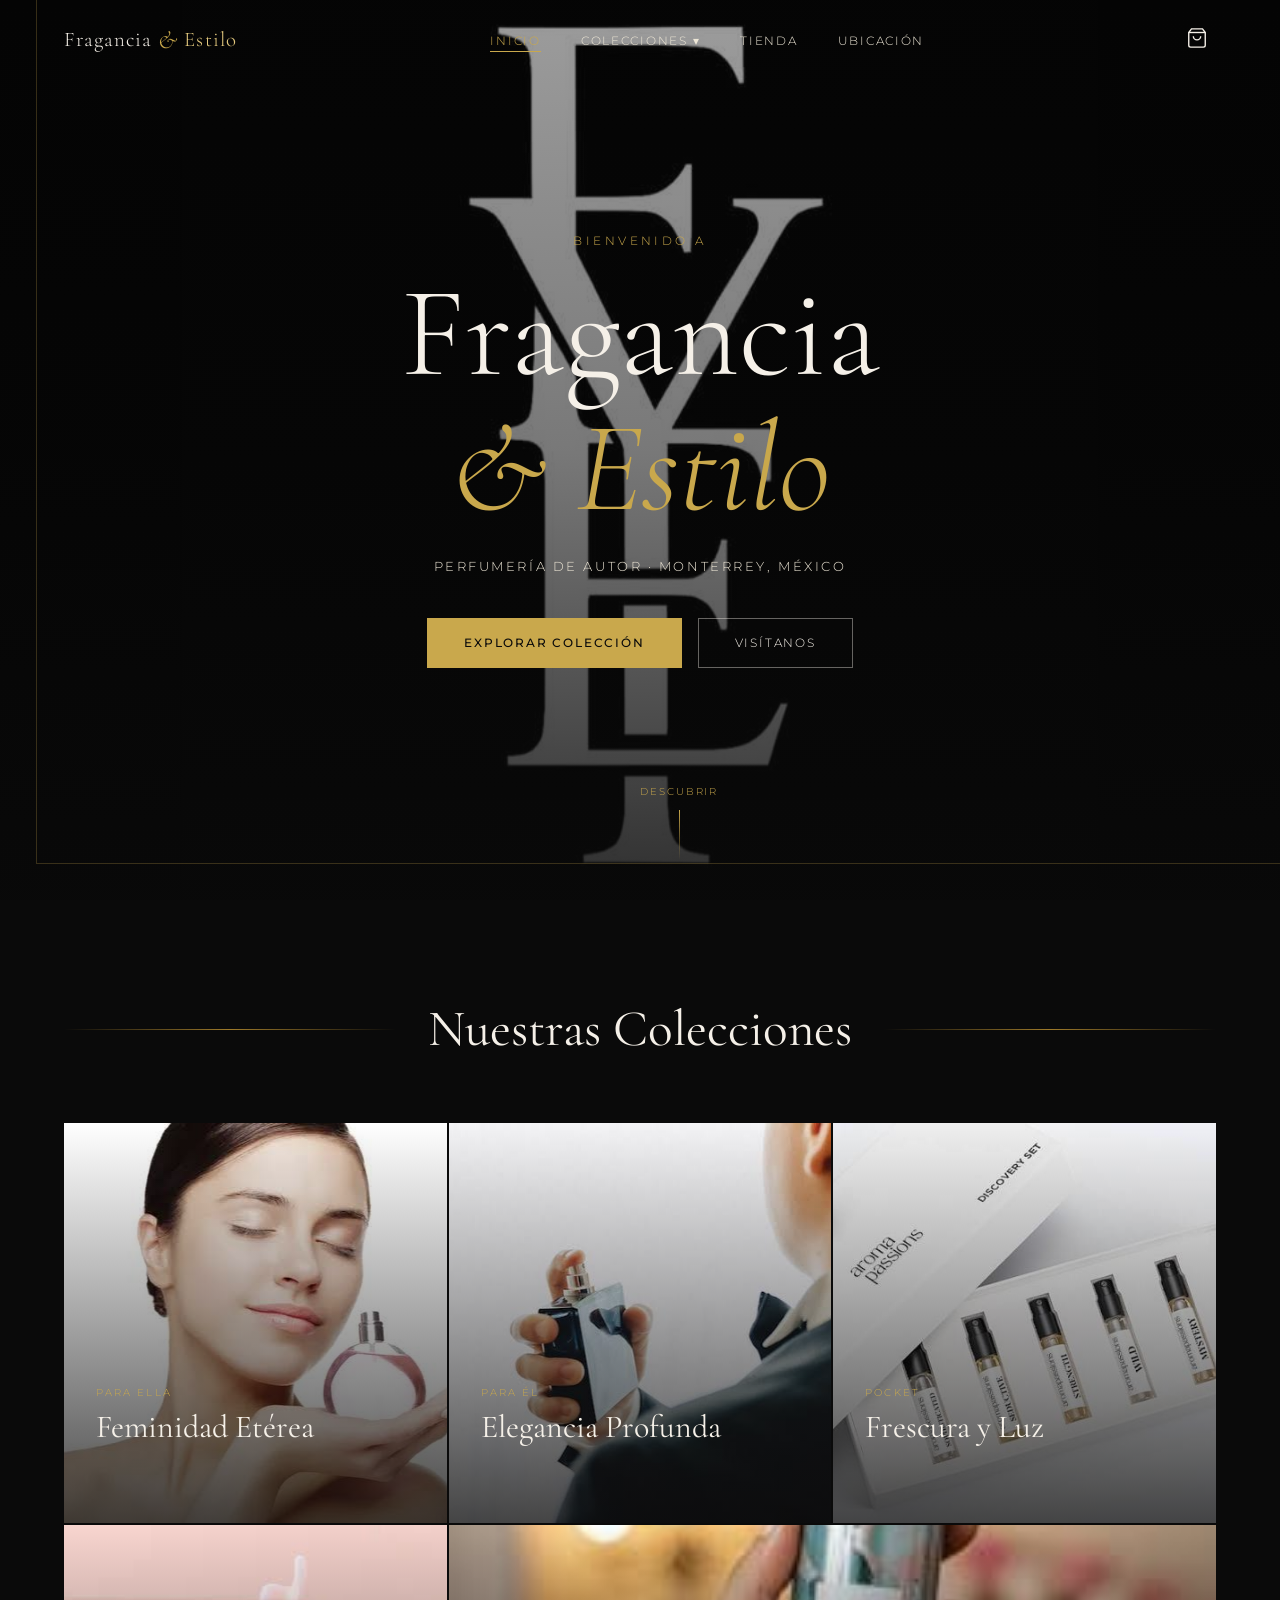
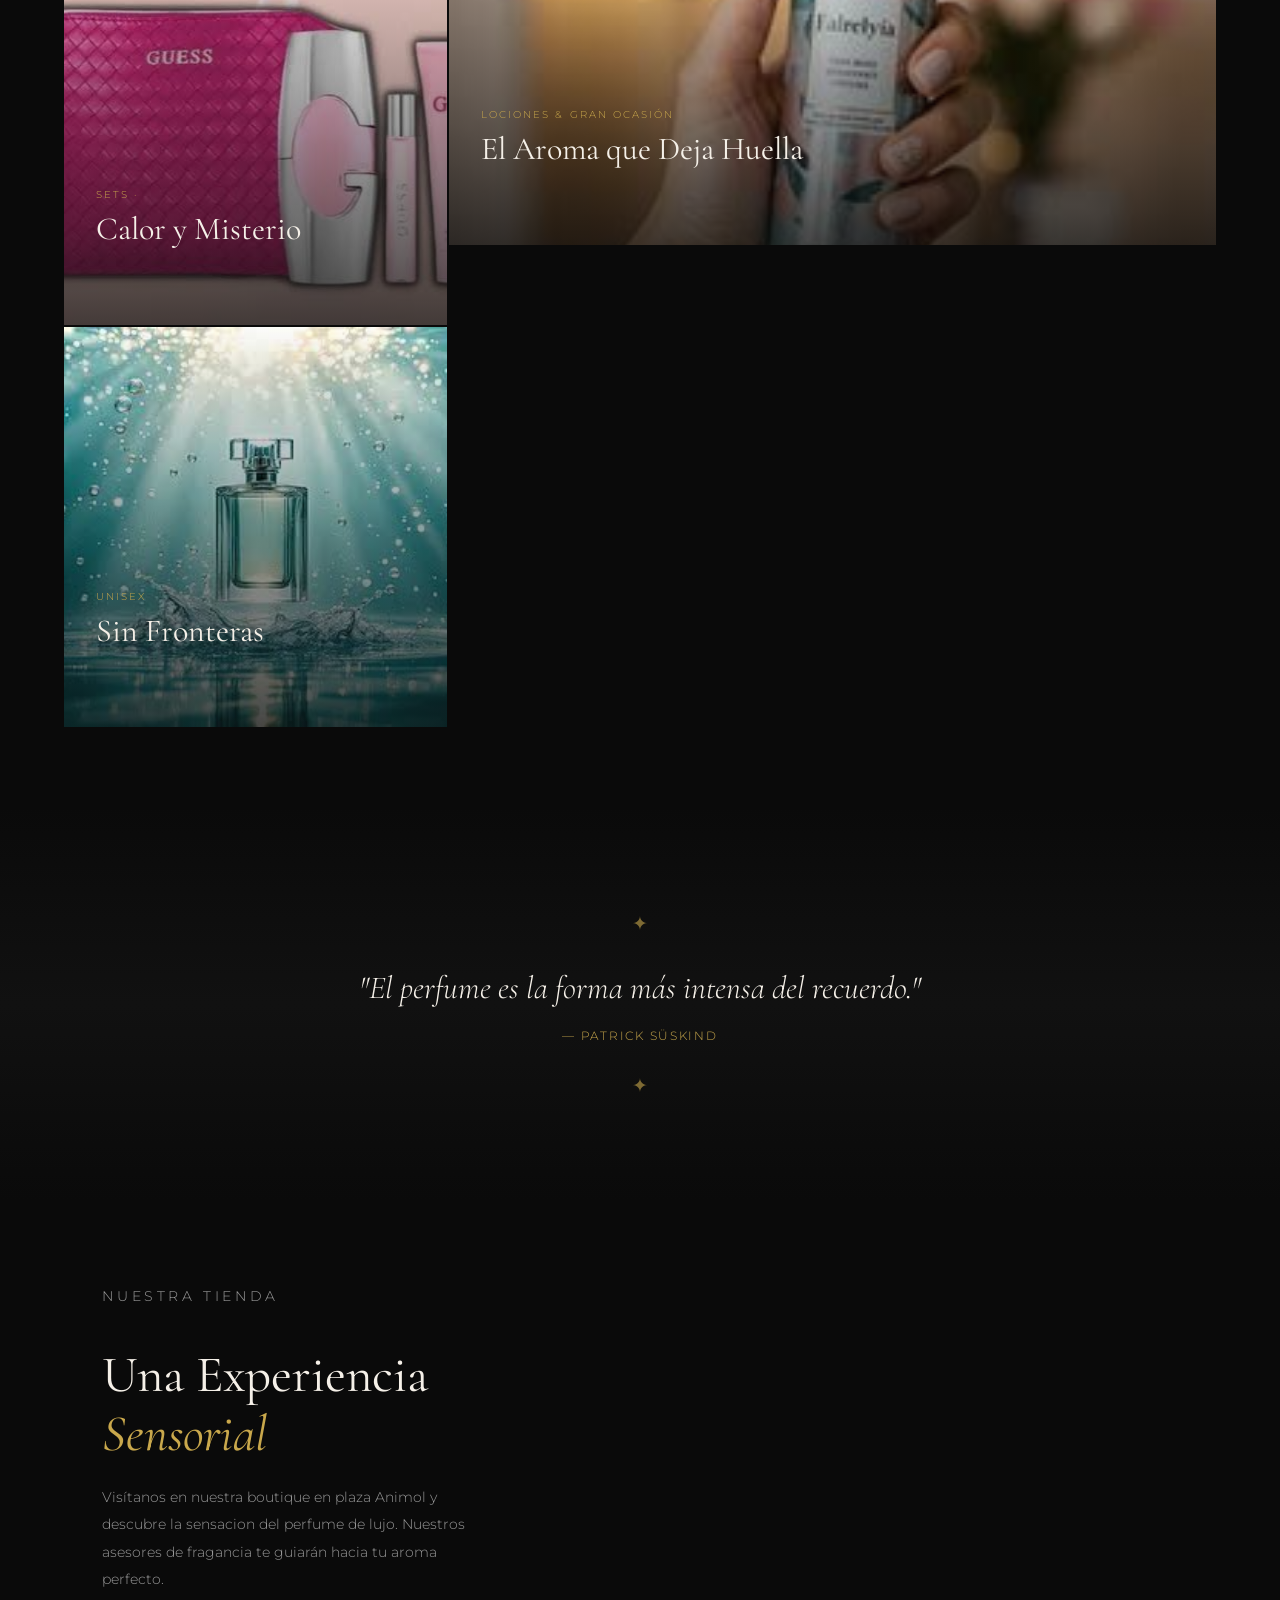
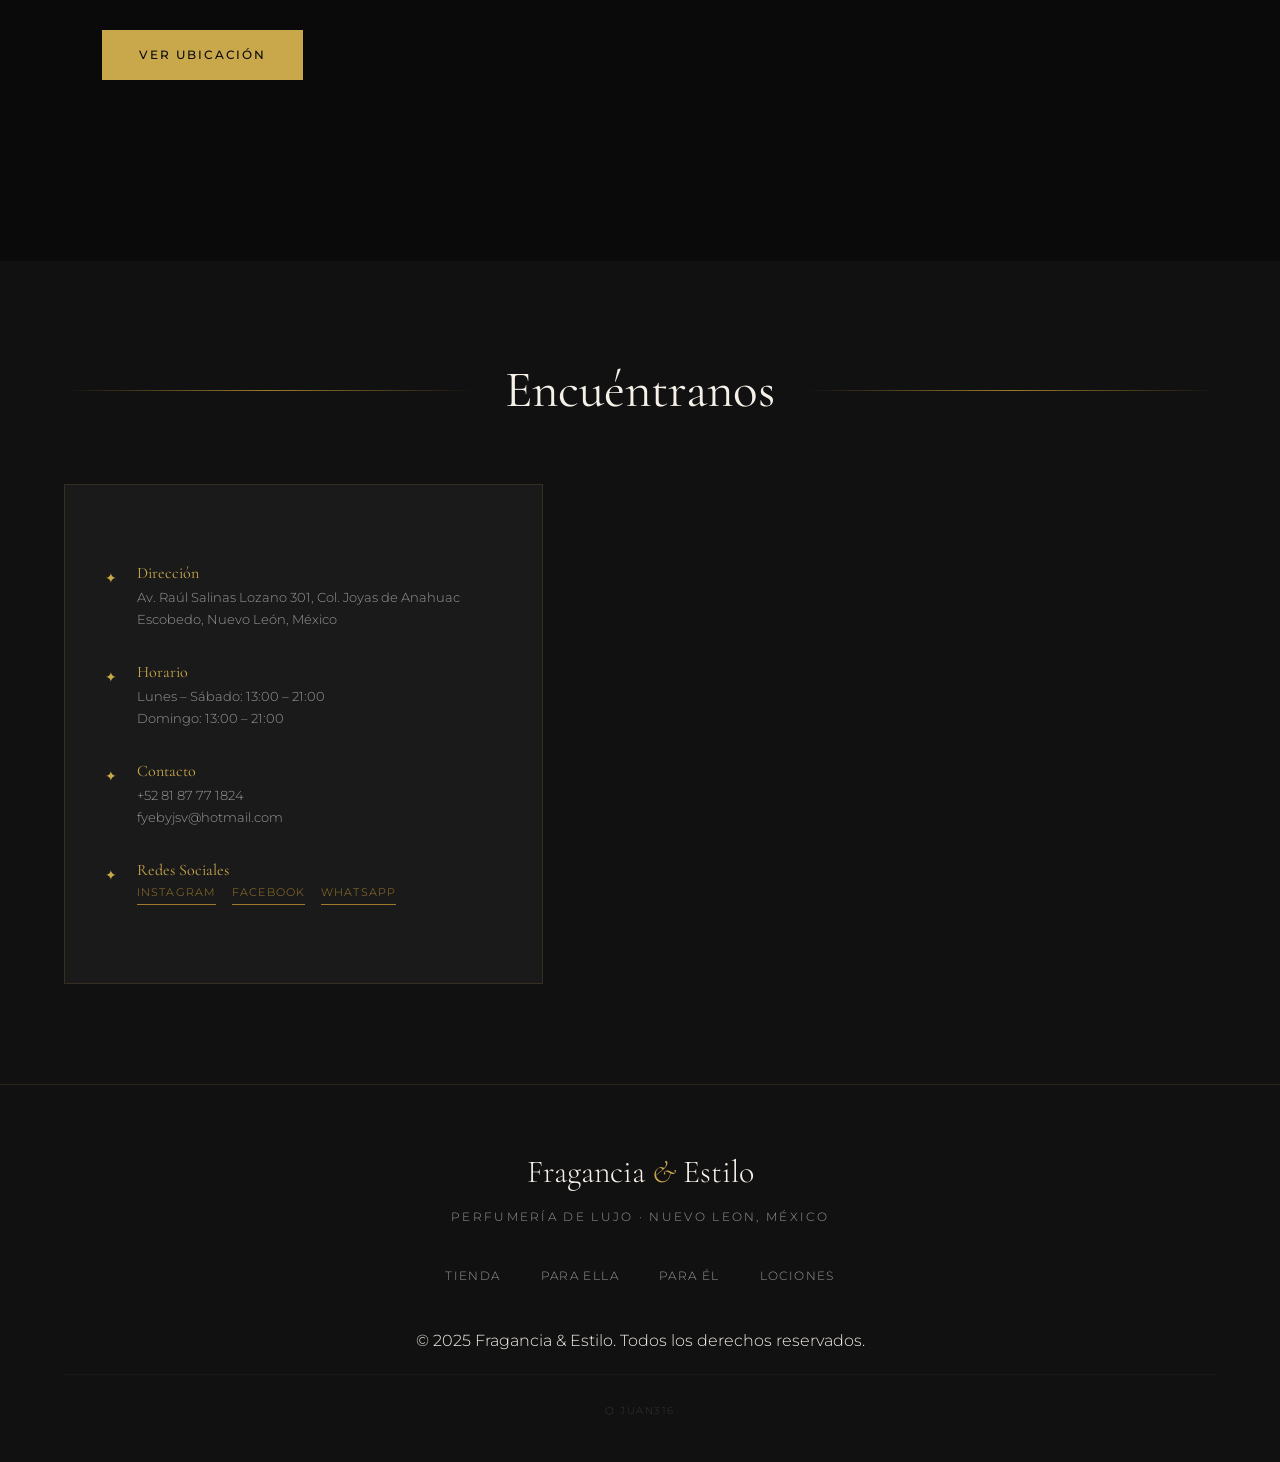
==== commit 51bef74e: "cambios index v4 sin los cambios de los pagos" ====
--- a/index.html
+++ b/index.html
@@ -1,1297 +1,262 @@
 <!DOCTYPE html>
 <html lang="es">
 <head>
-  <meta charset="UTF-8"/>
+  <meta charset="UTF-8" />
   <meta name="viewport" content="width=device-width, initial-scale=1.0"/>
-  <title>Panel Admin — Fragancia &amp; Estilo</title>
-  <link href="https://fonts.googleapis.com/css2?family=Cormorant+Garamond:ital,wght@0,300;0,400;0,600;1,300;1,400&family=Montserrat:wght@200;300;400;500;600&display=swap" rel="stylesheet">
-  <style>
-    :root {
-      --black:#080808;--black2:#101010;--black3:#181818;
-      --gold:#c9a84c;--gold-lt:#e4c97e;--gold-dk:#9e7a2a;
-      --cream:#f5f0e8;--cream2:#ede6d6;
-      --gray:#555;--gray-lt:#888;
-      --green-bg:rgba(45,106,79,.15);--green-bd:rgba(45,106,79,.4);--green-tx:#68c19a;
-      --red-bg:rgba(192,57,43,.12);--red-bd:rgba(192,57,43,.35);--red-tx:#e07070;
-      --font-d:'Cormorant Garamond',serif;
-      --font-b:'Montserrat',sans-serif;
-      --ease:cubic-bezier(0.4,0,0.2,1);
-      --tr:0.28s var(--ease);
-    }
-    *,*::before,*::after{box-sizing:border-box;margin:0;padding:0}
-    html,body{height:100%}
-    body{background:var(--black);color:var(--cream);font-family:var(--font-b);font-weight:300;display:flex;flex-direction:column;overflow:hidden}
-    a{color:inherit;text-decoration:none}
-    input,select,textarea{background:var(--black3);border:1px solid rgba(201,168,76,.2);color:var(--cream);font-family:var(--font-b);font-size:.85rem;padding:12px 14px;outline:none;width:100%;transition:border-color var(--tr)}
-    input:focus,select:focus,textarea:focus{border-color:var(--gold)}
-    input::placeholder,textarea::placeholder{color:var(--gray)}
-    select option{background:var(--black2)}
-    label{font-size:.63rem;letter-spacing:.14em;text-transform:uppercase;color:var(--gray-lt);margin-bottom:6px;display:block}
-    button{cursor:pointer;font-family:var(--font-b)}
-    h1,h2,h3,h4{font-family:var(--font-d);font-weight:400}
-
-    /* ── SESSION BAR ── */
-    .sbar{background:var(--black2);border-bottom:1px solid rgba(201,168,76,.1);
-      padding:0 28px;height:48px;display:flex;align-items:center;justify-content:space-between;
-      font-size:.62rem;letter-spacing:.1em;text-transform:uppercase;flex-shrink:0}
-    .sbar-user{color:var(--gold);display:flex;align-items:center;gap:8px}
-    .sbar-user::before{content:'◈'}
-    .sbar-right{display:flex;align-items:center;gap:20px;color:var(--gray-lt)}
-    .sbar-timer span{color:var(--cream)}
-    .btn-logout{background:none;border:1px solid rgba(201,168,76,.15);color:var(--gray-lt);
-      font-size:.58rem;letter-spacing:.1em;text-transform:uppercase;padding:5px 14px;transition:var(--tr)}
-    .btn-logout:hover{border-color:var(--red-bd);color:var(--red-tx)}
-
-    /* ── LAYOUT ── */
-    .shell{display:flex;flex:1;overflow:hidden}
-
-    /* ── SIDEBAR ── */
-    .sidebar{width:220px;flex-shrink:0;background:var(--black2);
-      border-right:1px solid rgba(201,168,76,.1);display:flex;flex-direction:column;overflow-y:auto}
-    .sb-logo{padding:24px 20px 16px;border-bottom:1px solid rgba(201,168,76,.08)}
-    .sb-logo span{font-family:var(--font-d);font-size:1.05rem;line-height:1.25;display:block}
-    .sb-logo em{color:var(--gold);font-style:italic}
-    .sb-logo small{font-size:.55rem;letter-spacing:.15em;text-transform:uppercase;color:var(--gray-lt);margin-top:3px;display:block}
-    .sb-nav{flex:1;padding:8px 0}
-    .nav-item{display:flex;align-items:center;gap:10px;padding:11px 20px;
-      font-size:.68rem;letter-spacing:.1em;text-transform:uppercase;color:var(--gray-lt);
-      transition:var(--tr);cursor:pointer;border-left:2px solid transparent;user-select:none}
-    .nav-item:hover{color:var(--cream);background:rgba(255,255,255,.02)}
-    .nav-item.active{color:var(--gold);border-left-color:var(--gold);background:rgba(201,168,76,.05)}
-    .nav-item .icon{font-size:.95rem;width:18px;text-align:center;flex-shrink:0}
-    .sb-foot{padding:16px 20px;border-top:1px solid rgba(201,168,76,.08)}
-    .sb-foot a{font-size:.6rem;letter-spacing:.1em;text-transform:uppercase;color:var(--gray-lt);transition:color var(--tr)}
-    .sb-foot a:hover{color:var(--gold)}
-
-    /* ── MAIN ── */
-    .main{flex:1;overflow-y:auto;padding:36px 5% 60px}
-    .pg{display:none}.pg.active{display:block}
-    .pg-head{display:flex;justify-content:space-between;align-items:flex-start;margin-bottom:32px;flex-wrap:wrap;gap:12px}
-    .pg-head h1{font-size:2rem;color:var(--cream)}
-    .pg-head p{font-size:.75rem;color:var(--gray-lt);margin-top:4px}
-
-    /* ── BUTTONS ── */
-    .btn{display:inline-flex;align-items:center;gap:7px;padding:10px 22px;
-      font-size:.68rem;letter-spacing:.12em;text-transform:uppercase;border:1px solid;transition:var(--tr);cursor:pointer}
-    .btn-gold{background:var(--gold);border-color:var(--gold);color:var(--black)}
-    .btn-gold:hover{background:transparent;color:var(--gold)}
-    .btn-outline{background:transparent;border-color:rgba(201,168,76,.3);color:var(--gold-lt)}
-    .btn-outline:hover{border-color:var(--gold);color:var(--gold)}
-    .btn-danger{background:transparent;border-color:rgba(192,57,43,.35);color:var(--red-tx)}
-    .btn-danger:hover{background:var(--red-bg)}
-    .btn-sm{padding:7px 14px;font-size:.6rem}
-    .btn-xs{padding:5px 10px;font-size:.58rem}
-    .btn:disabled{opacity:.4;pointer-events:none}
-
-    /* ── PANELS ── */
-    .panel{background:var(--black2);border:1px solid rgba(201,168,76,.1);padding:24px;margin-bottom:20px}
-    .panel-title{font-family:var(--font-d);font-size:1.15rem;color:var(--gold);
-      margin-bottom:18px;padding-bottom:12px;border-bottom:1px solid rgba(201,168,76,.1)}
-
-    /* ── STATS ── */
-    .stats{display:grid;grid-template-columns:repeat(auto-fill,minmax(160px,1fr));gap:12px;margin-bottom:24px}
-    .stat{background:var(--black2);border:1px solid rgba(201,168,76,.1);padding:20px}
-    .stat-val{font-family:var(--font-d);font-size:2rem;color:var(--gold);line-height:1}
-    .stat-lbl{font-size:.6rem;letter-spacing:.14em;text-transform:uppercase;color:var(--gray-lt);margin-top:6px}
-
-    /* ── TABLE ── */
-    .tbl{width:100%;border-collapse:collapse}
-    .tbl th{text-align:left;font-size:.58rem;letter-spacing:.15em;text-transform:uppercase;
-      color:var(--gray-lt);padding:10px 12px;border-bottom:1px solid rgba(201,168,76,.1)}
-    .tbl td{padding:12px;border-bottom:1px solid rgba(255,255,255,.04);font-size:.8rem;vertical-align:middle}
-    .tbl tr:hover td{background:rgba(255,255,255,.015)}
-    .tbl-thumb{width:48px;height:56px;object-fit:cover;background:var(--black3);display:block}
-    .tbl-thumb-ph{width:48px;height:56px;background:var(--black3);display:flex;align-items:center;justify-content:center;color:var(--gold-dk);font-size:1.1rem}
-    .pname .brand{font-size:.58rem;letter-spacing:.12em;text-transform:uppercase;color:var(--gold);margin-bottom:2px}
-    .pname .name{font-family:var(--font-d);font-size:.95rem;color:var(--cream)}
-    .pill{display:inline-block;padding:3px 9px;font-size:.57rem;letter-spacing:.1em;text-transform:uppercase;border:1px solid}
-    .pill-ok{background:var(--green-bg);color:var(--green-tx);border-color:var(--green-bd)}
-    .pill-off{background:var(--red-bg);color:var(--red-tx);border-color:var(--red-bd)}
-    .pill-offer{background:rgba(201,168,76,.12);color:var(--gold);border-color:rgba(201,168,76,.3)}
-    .price-cell{font-family:var(--font-d);font-size:1.05rem;color:var(--gold)}
-    .acts{display:flex;gap:6px}
-
-    /* ── FORM ── */
-    .frow{display:grid;grid-template-columns:1fr 1fr;gap:14px;margin-bottom:14px}
-    .frow.three{grid-template-columns:1fr 1fr 1fr}
-    .frow.one{grid-template-columns:1fr}
-    .fg{display:flex;flex-direction:column;gap:5px}
-    .fg.full{grid-column:1/-1}
-    .fg input,.fg select,.fg textarea{margin:0}
-    .cb-row{display:flex;align-items:center;gap:10px;margin-top:4px}
-    .cb-row input[type=checkbox]{width:auto;padding:0;margin:0}
-    .cb-row span{font-size:.72rem;color:var(--gray-lt);letter-spacing:.06em}
-
-    /* ── IMAGE UPLOAD ── */
-    .img-drop{border:2px dashed rgba(201,168,76,.25);padding:36px 20px;text-align:center;
-      cursor:pointer;transition:var(--tr);position:relative;background:var(--black3)}
-    .img-drop:hover{border-color:var(--gold);background:rgba(201,168,76,.03)}
-    .img-drop input[type=file]{position:absolute;inset:0;opacity:0;cursor:pointer;width:100%;height:100%}
-    .img-drop .ico{font-size:2rem;color:var(--gold-dk);margin-bottom:10px}
-    .img-drop strong{color:var(--gold);font-size:.78rem;display:block;margin-bottom:6px}
-    .img-drop p{font-size:.7rem;color:var(--gray-lt)}
-    .img-grid{display:grid;grid-template-columns:repeat(auto-fill,minmax(100px,1fr));gap:8px;margin-top:14px}
-    .img-item{position:relative;height:100px;background:var(--black3);border:1px solid rgba(201,168,76,.15)}
-    .img-item img{width:100%;height:100%;object-fit:cover}
-    .img-del{position:absolute;top:3px;right:3px;background:rgba(0,0,0,.8);border:none;
-      color:var(--red-tx);width:20px;height:20px;border-radius:50%;font-size:.65rem;
-      display:flex;align-items:center;justify-content:center;cursor:pointer;padding:0}
-    .img-main-tag{position:absolute;bottom:3px;left:3px;background:var(--gold);
-      color:var(--black);font-size:.52rem;letter-spacing:.08em;padding:2px 5px}
-
-    /* ── ALERT MESSAGES ── */
-    .alert{padding:12px 16px;font-size:.72rem;letter-spacing:.05em;margin-bottom:16px;display:none}
-    .alert.show{display:block}
-    .alert-err{background:var(--red-bg);border:1px solid var(--red-bd);color:var(--red-tx)}
-    .alert-ok{background:var(--green-bg);border:1px solid var(--green-bd);color:var(--green-tx)}
-    .alert-info{background:rgba(201,168,76,.08);border:1px solid rgba(201,168,76,.2);color:var(--gold-lt)}
-
-    /* ── SETUP WIZARD ── */
-    .wizard{position:fixed;inset:0;background:rgba(0,0,0,.92);z-index:900;
-      display:flex;align-items:center;justify-content:center;padding:24px}
-    .wizard.hidden{display:none}
-    .wiz-box{background:var(--black2);border:1px solid rgba(201,168,76,.25);
-      width:100%;max-width:620px;max-height:90vh;overflow-y:auto;padding:48px 40px}
-    .wiz-step{display:none}.wiz-step.active{display:block}
-    .wiz-num{font-size:.6rem;letter-spacing:.2em;color:var(--gold-dk);text-transform:uppercase;margin-bottom:8px}
-    .wiz-title{font-family:var(--font-d);font-size:1.8rem;color:var(--cream);margin-bottom:12px}
-    .wiz-body{font-size:.8rem;color:var(--gray-lt);line-height:1.9;margin-bottom:24px}
-    .wiz-body strong{color:var(--cream)}
-    .wiz-body code{background:rgba(201,168,76,.12);color:var(--gold);padding:1px 6px;font-size:.75rem}
-    .wiz-img{width:100%;border:1px solid rgba(201,168,76,.15);margin:12px 0 20px;display:block}
-    .wiz-progress{display:flex;gap:8px;margin-bottom:32px}
-    .wiz-dot{width:8px;height:8px;background:rgba(201,168,76,.2);border-radius:50%;transition:var(--tr)}
-    .wiz-dot.done{background:var(--gold)}
-
-    /* ── LOADER OVERLAY ── */
-    .loader{position:fixed;inset:0;background:rgba(0,0,0,.7);z-index:800;
-      display:none;align-items:center;justify-content:center;flex-direction:column;gap:16px}
-    .loader.show{display:flex}
-    .spin{width:36px;height:36px;border:2px solid rgba(201,168,76,.2);
-      border-top-color:var(--gold);border-radius:50%;animation:spin .7s linear infinite}
-    @keyframes spin{to{transform:rotate(360deg)}}
-    .loader p{font-size:.75rem;letter-spacing:.12em;color:var(--gold-lt);text-transform:uppercase}
-
-    /* ── TOAST ── */
-    .toast{position:fixed;bottom:24px;right:24px;background:var(--black2);
-      border:1px solid var(--gold);padding:12px 20px;font-size:.75rem;
-      letter-spacing:.06em;z-index:9999;opacity:0;transform:translateY(6px);
-      transition:.3s var(--ease);pointer-events:none;max-width:360px}
-    .toast.show{opacity:1;transform:translateY(0)}
-
-    /* ── SYNC BANNER ── */
-    .sync-banner{
-      background:rgba(201,168,76,.08);border-bottom:1px solid rgba(201,168,76,.25);
-      padding:10px 28px;display:none;align-items:center;gap:16px;
-      font-size:.68rem;letter-spacing:.06em;color:var(--cream2);flex-shrink:0;
-    }
-    .sync-banner.show{display:flex}
-    .sync-banner strong{color:var(--gold)}
-    .sync-banner code{background:rgba(201,168,76,.15);color:var(--gold-lt);
-      padding:2px 7px;font-size:.65rem;letter-spacing:.04em}
-    .sync-banner .sync-steps{display:flex;gap:20px;flex:1;flex-wrap:wrap}
-    .sync-step{display:flex;align-items:center;gap:7px}
-    .sync-step-num{background:var(--gold);color:var(--black);
-      width:18px;height:18px;border-radius:50%;display:flex;align-items:center;
-      justify-content:center;font-size:.6rem;font-weight:600;flex-shrink:0}
-    .sync-dismiss{background:none;border:1px solid rgba(201,168,76,.2);
-      color:var(--gray-lt);font-size:.6rem;letter-spacing:.1em;text-transform:uppercase;
-      padding:5px 12px;cursor:pointer;transition:var(--tr);white-space:nowrap}
-    .sync-dismiss:hover{color:var(--gold);border-color:var(--gold)}
-
-    /* ── MODAL ── */
-    .modal-bg{position:fixed;inset:0;background:rgba(0,0,0,.85);z-index:700;
-      display:none;align-items:center;justify-content:center;padding:24px}
-    .modal-bg.open{display:flex}
-    .modal-box{background:var(--black2);border:1px solid rgba(201,168,76,.2);
-      width:100%;max-width:680px;max-height:90vh;overflow-y:auto;padding:36px}
-    .modal-hd{display:flex;justify-content:space-between;align-items:center;margin-bottom:24px}
-    .modal-hd h3{font-family:var(--font-d);font-size:1.4rem;color:var(--gold)}
-    .modal-close{background:none;border:none;color:var(--gray-lt);font-size:1.1rem;cursor:pointer}
-    .modal-close:hover{color:var(--gold)}
-
-    /* ── PRICE TABLE ── */
-    .price-input{width:100px;padding:7px 9px;font-size:.8rem}
-    .price-changed{border-color:var(--gold)!important;background:rgba(201,168,76,.06)!important}
-
-    /* ── SETUP STEPS visual ── */
-    .steps-visual{display:flex;flex-direction:column;gap:18px;margin-bottom:0}
-    .sv-item{display:flex;gap:16px;align-items:flex-start}
-    .sv-num{flex-shrink:0;width:32px;height:32px;background:rgba(201,168,76,.1);
-      border:1px solid rgba(201,168,76,.3);display:flex;align-items:center;justify-content:center;
-      font-family:var(--font-d);font-size:1.1rem;color:var(--gold)}
-    .sv-text strong{display:block;color:var(--cream);font-size:.82rem;margin-bottom:3px}
-    .sv-text p{color:var(--gray-lt);font-size:.74rem;line-height:1.7}
-    .sv-text code{background:rgba(201,168,76,.1);color:var(--gold);padding:1px 5px;font-size:.7rem}
-
-    @media(max-width:768px){
-      .sidebar{display:none}
-      .frow{grid-template-columns:1fr}
-      .frow.three{grid-template-columns:1fr}
-    }
-  </style>
+  <title>Fragancia & Estilo — Perfumería de Lujo</title>
+  <link rel="stylesheet" href="css/global.css"/>
+  <link rel="stylesheet" href="css/index.css"/>
+  <link rel="preconnect" href="https://fonts.googleapis.com">
+  <link href="https://fonts.googleapis.com/css2?family=Cormorant+Garamond:ital,wght@0,300;0,400;0,600;1,300;1,400&family=Montserrat:wght@200;300;400;500&display=swap" rel="stylesheet">
 </head>
 <body>
 
-<!-- ══ SESSION BAR ══ -->
-<div class="sbar">
-  <div class="sbar-user" id="sbarUser">Cargando…</div>
-  <div class="sbar-right">
-    <div class="sbar-timer">Sesión: <span id="sbarTimer">—</span></div>
-    <button class="btn-logout" onclick="doLogout()">✕ Salir</button>
+  <!-- ═══════════════ NAVBAR ═══════════════ -->
+  <nav class="navbar" id="navbar">
+    <div class="nav-logo">
+      <span class="logo-main">Fragancia</span>
+      <span class="logo-amp">&amp;</span>
+      <span class="logo-sub">Estilo</span>
+    </div>
+    <ul class="nav-links">
+      <li><a href="index.html" class="active">Inicio</a></li>
+      <li class="dropdown">
+        <a href="#">Colecciones ▾</a>
+        <div class="dropdown-menu">
+          <a href="pages/pocket.html">pocket  </a>
+          <a href="pages/sets-.html">sets </a>
+          <a href="pages/hombre.html">Para Él</a>
+          <a href="pages/mujer.html">Para Ella</a>
+          <a href="pages/unisex.html">Unisex</a>
+          <a href="pages/lociones.html">lociones &amp; Ocasión</a>
+        </div>
+      </li>
+      <li><a href="pages/tienda.html">Tienda</a></li>
+      <li><a href="#ubicacion">Ubicación</a></li>
+    </ul>
+    <div class="nav-actions">
+      <button class="cart-btn" onclick="toggleCart()">
+        <svg width="22" height="22" viewBox="0 0 24 24" fill="none" stroke="currentColor" stroke-width="1.5"><path d="M6 2L3 6v14a2 2 0 002 2h14a2 2 0 002-2V6l-3-4z"/><line x1="3" y1="6" x2="21" y2="6"/><path d="M16 10a4 4 0 01-8 0"/></svg>
+        <span class="cart-count" id="cartCount">0</span>
+      </button>
+    </div>
+  </nav>
+
+  <!-- ═══════════════ HERO VIDEO ═══════════════ -->
+  <section class="hero">
+    <div class="hero-video-wrap">
+      <!-- Reemplaza el src con tu video real -->
+      <video id="heroVideo" autoplay muted loop playsinline poster="recursos/logo.jpg">
+        <source src="recursos/matriz.mp4" type="video/mp4"/>
+      </video>
+      <div class="hero-overlay"></div>
+    </div>
+    <div class="hero-content">
+      <p class="hero-eyebrow">Bienvenido a</p>
+      <h1 class="hero-title">Fragancia<br/><em>&amp; Estilo</em></h1>
+      <p class="hero-subtitle">Perfumería de autor · Monterrey, México</p>
+      <div class="hero-ctas">
+        <a href="pages/tienda.html" class="btn-gold">Explorar colección</a>
+        <a href="#ubicacion" class="btn-ghost">Visítanos</a>
+      </div>
+    </div>
+    <div class="hero-scroll">
+      <span>Descubrir</span>
+      <div class="scroll-line"></div>
+    </div>
+  </section>
+
+
+  <!-- ═══════════════ COLECCIONES DESTACADAS ═══════════════ -->
+  <section class="featured-collections">
+    <div class="section-header">
+      <div class="section-line"></div>
+      <h2>Nuestras Colecciones</h2>
+      <div class="section-line"></div>
+    </div>
+    <div class="collections-grid">
+      <a href="pages/mujer.html" class="collection-card" style="--img:url('../recursos/mujer1.jpg')">
+        <div class="card-overlay"></div>
+        <div class="card-content">
+          <span class="card-label">Para Ella</span>
+          <h3>Feminidad Etérea</h3>
+          <span class="card-arrow">→</span>
+        </div>
+      </a>
+      <a href="pages/hombre.html" class="collection-card" style="--img:url('../recursos/hombre1.jpg')">
+        <div class="card-overlay"></div>
+        <div class="card-content">
+          <span class="card-label">Para Él</span>
+          <h3>Elegancia Profunda</h3>
+          <span class="card-arrow">→</span>
+        </div>
+      </a>
+      <a href="pages/pocket.html" class="collection-card" style="--img:url('../recursos/pocket2.jpg')">
+        <div class="card-overlay"></div>
+        <div class="card-content">
+          <span class="card-label">pocket</span>
+          <h3>Frescura y Luz</h3>
+          <span class="card-arrow">→</span>
+        </div>
+      </a>
+      <a href="pages/sets.html" class="collection-card" style="--img:url('../recursos/sets.jpg')">
+        <div class="card-overlay"></div>
+        <div class="card-content">
+          <span class="card-label">sets · </span>
+          <h3>Calor y Misterio</h3>
+          <span class="card-arrow">→</span>
+        </div>
+      </a>
+      <a href="pages/lociones.html" class="collection-card wide" style="--img:url('../recursos/locion.jpg')">
+        <div class="card-overlay"></div>
+        <div class="card-content">
+          <span class="card-label">lociones &amp; Gran Ocasión</span>
+          <h3>El Aroma que Deja Huella</h3>
+          <span class="card-arrow">→</span>
+        </div>
+      </a>
+      <a href="pages/unisex.html" class="collection-card" style="--img:url('../recursos/unisex.jpg')">
+        <div class="card-overlay"></div>
+        <div class="card-content">
+          <span class="card-label">Unisex</span>
+          <h3>Sin Fronteras</h3>
+          <span class="card-arrow">→</span>
+        </div>
+      </a>
+    </div>
+  </section>
+
+
+  <!-- ═══════════════ FRASE EDITORIAL ═══════════════ -->
+  <section class="editorial-quote">
+    <div class="quote-deco">✦</div>
+    <blockquote>
+      "El perfume es la forma más intensa del recuerdo."<br/>
+      <cite>— Patrick Süskind</cite>
+    </blockquote>
+    <div class="quote-deco">✦</div>
+  </section>
+
+  <!-- ═══════════════ VIDEO DE LA TIENDA FÍSICA ═══════════════ -->
+  <section class="store-video-section">
+    <div class="store-video-text">
+      <p class="eyebrow-gold">Nuestra Tienda</p>
+      <h2>Una Experiencia<br/><em>Sensorial</em></h2>
+      <p>Visítanos en nuestra boutique en plaza Animol y descubre la sensacion del perfume de lujo. Nuestros asesores de fragancia te guiarán hacia tu aroma perfecto.</p>
+      <a href="#ubicacion" class="btn-gold">Ver ubicación</a>
+    </div>
+    <div class="store-video-wrap">
+      <!-- Se reemplazó la etiqueta <video> por el <iframe> correcto de YouTube -->
+      <iframe
+        src="https://www.youtube.com/embed/3l6dAplW_6I?feature=share"
+        title="Matriz - Nuestra primera sucursal" 
+        frameborder="0" 
+        allow="accelerometer; autoplay; clipboard-write; encrypted-media; gyroscope; picture-in-picture; web-share " 
+        
+        allowfullscreen
+        >
+      </iframe>
+      </div>
+      <div class="video-frame-deco"></div>
+    </div>
+</section>
+
+
+  <!-- ═══════════════ UBICACIÓN ═══════════════ -->
+  <section class="ubicacion-section" id="ubicacion">
+    <div class="section-header">
+      <div class="section-line"></div>
+      <h2>Encuéntranos</h2>
+      <div class="section-line"></div>
+    </div>
+    <div class="ubicacion-grid">
+      <div class="ubicacion-info">
+        <div class="info-block">
+          <span class="info-icon">✦</span>
+          <div>
+            <h4>Dirección</h4>
+            <!-- EDITA aquí con tu dirección real -->
+            <p>Av. Raúl Salinas Lozano 301, Col. Joyas de Anahuac<br/>Escobedo, Nuevo León, México</p>
+          </div>
+        </div>
+        <div class="info-block">
+          <span class="info-icon">✦</span>
+          <div>
+            <h4>Horario</h4>
+            <p>Lunes – Sábado: 13:00 – 21:00<br/>Domingo: 13:00 – 21:00</p>
+          </div>
+        </div>
+        <div class="info-block">
+          <span class="info-icon">✦</span>
+          <div>
+            <h4>Contacto</h4>
+            <p>+52 81 87 77 1824<br/>fyebyjsv@hotmail.com</p>
+          </div>
+        </div>
+        <div class="info-block">
+          <span class="info-icon">✦</span>
+          <div>
+            <h4>Redes Sociales</h4>
+            <div class="social-links">
+              <a href="https://www.instagram.com/fyebyjsv">Instagram</a>
+              <a href="https://www.facebook.com/black.markjs/">Facebook</a>
+              <a href="https:wa.me/5218187771824?">WhatsApp</a>
+            </div>
+          </div>
+        </div>
+      </div>
+      <div class="map-wrap">
+        <!-- Reemplaza con tu iframe de Google Maps real -->
+        <iframe
+          src="https://www.google.com/maps/embed?pb=!1m18!1m12!1m3!1d898.2357401071617!2d-100.31722069055056!3d25.772447515031704!2m3!1f0!2f0!3f0!3m2!1i1024!2i768!4f13.1!3m3!1m2!1s0x86629364ac88c80b%3A0xb203ed21745b02f9!2sAnimol%20Plaza%20Familiar!5e0!3m2!1ses-419!2smx!4v1782311588523!5m2!1ses-419!2smx"
+          width="100%" height="100%" style="border:0;" allowfullscreen="" loading="lazy">
+        </iframe>
+      </div>
+    </div>
+  </section>
+
+
+  <!-- ═══════════════ FOOTER ═══════════════ -->
+  <footer class="footer">
+    <div class="footer-logo">
+      <span>Fragancia</span><em> &amp; </em><span>Estilo</span>
+    </div>
+    <p class="footer-tagline">Perfumería de Lujo · Nuevo Leon, México</p>
+    <div class="footer-links">
+      <a href="pages/tienda.html">Tienda</a>
+      <a href="pages/mujer.html">Para Ella</a>
+      <a href="pages/hombre.html">Para Él</a>
+      <a href="pages/lociones.html">lociones</a>
+      
+    </div>
+    <p class="footer-copy">© 2025 Fragancia &amp; Estilo. Todos los derechos reservados.</p>
+  <div class="footer-admin-link">
+    <a href="admin/login.html" title="Acceso para administradores">⬡ Juan316</a>
   </div>
-</div>
-
-<!-- ══ SYNC BANNER — aparece cuando hay cambios pendientes de subir a GitHub ══ -->
-<div class="sync-banner" id="syncBanner">
-  <strong>⬆ Cambios guardados en la nube.</strong>
-  <div class="sync-steps">
-    <div class="sync-step">
-      <span class="sync-step-num">1</span>
-      <span>Abre la Terminal en VSCode</span>
-    </div>
-    <div class="sync-step">
-      <span class="sync-step-num">2</span>
-      <span>Escribe: <code>git add . && git commit -m "Actualizar" && git push</code></span>
-    </div>
-    <div class="sync-step">
-      <span class="sync-step-num">3</span>
-      <span>Presiona Enter — listo en 1 min</span>
-    </div>
-  </div>
-  <button class="sync-dismiss" onclick="document.getElementById('syncBanner').classList.remove('show')">Entendido ✕</button>
-</div>
-
-<!-- ══ SHELL ══ -->
-<div class="shell">
-
-<!-- ── SIDEBAR ── -->
-<nav class="sidebar">
-  <div class="sb-logo">
-    <span>Fragancia <em>&amp;</em> Estilo</span>
-    <small>Panel de Administración</small>
-  </div>
-  <div class="sb-nav">
-    <div class="nav-item active" onclick="go('dashboard')"><span class="icon">◈</span>Dashboard</div>
-    <div class="nav-item" onclick="go('productos')"><span class="icon">✦</span>Mis Productos</div>
-    <div class="nav-item" onclick="go('nuevo')"><span class="icon">＋</span>Agregar Producto</div>
-    <div class="nav-item" onclick="go('precios')"><span class="icon">◎</span>Cambiar Precios</div>
-    <div class="nav-item" onclick="go('excel')"><span class="icon">⊞</span>Subir Excel / CSV</div>
-    <div class="nav-item" onclick="go('ajustes')"><span class="icon">⚙</span>Datos de la Tienda</div>
-    <div class="nav-item" onclick="go('seguridad')"><span class="icon">◉</span>Contraseña</div>
-  </div>
-  <div class="sb-foot">
-    <a href="../index.html" target="_blank">← Ver mi tienda</a>
-  </div>
-</nav>
-
-<!-- ── MAIN ── -->
-<main class="main">
-
-  <!-- DASHBOARD -->
-  <section class="pg active" id="pg-dashboard">
-    <div class="pg-head">
-      <div><h1>Dashboard</h1><p>Vista general de tu tienda</p></div>
-      <button class="btn btn-outline btn-sm" onclick="refreshAll()">↺ Actualizar</button>
-    </div>
-    <div class="stats" id="stats"></div>
-    <div class="panel">
-      <div class="panel-title">Productos publicados</div>
-      <table class="tbl">
-        <thead><tr>
-          <th></th><th>Producto</th><th>Categoría</th><th>Precio</th><th>Estado</th><th>Acciones</th>
-        </tr></thead>
-        <tbody id="dashTbody"></tbody>
-      </table>
-    </div>
-  </section>
-
-  <!-- MIS PRODUCTOS -->
-  <section class="pg" id="pg-productos">
-    <div class="pg-head">
-      <div><h1>Mis Productos</h1><p>Gestiona todo tu catálogo</p></div>
-      <button class="btn btn-gold" onclick="go('nuevo')">＋ Agregar Producto</button>
-    </div>
-    <div class="panel" style="padding:0;overflow:hidden">
-      <table class="tbl" id="prodTbl">
-        <thead><tr>
-          <th></th><th>Producto</th><th>Categoría</th><th>Precio</th><th>Estado</th><th>Acciones</th>
-        </tr></thead>
-        <tbody id="prodTbody"></tbody>
-      </table>
-    </div>
-  </section>
-
-  <!-- AGREGAR PRODUCTO -->
-  <section class="pg" id="pg-nuevo">
-    <div class="pg-head">
-      <div><h1 id="formHeading">Agregar Producto</h1><p>Completa el formulario y haz clic en Publicar</p></div>
-    </div>
-
-    <div id="fAlert" class="alert alert-err"></div>
-    <div id="fOk"    class="alert alert-ok"></div>
-
-    <!-- FOTOS -->
-    <div class="panel">
-      <div class="panel-title">📷 Foto del Producto</div>
-      <div class="img-drop" id="imgDrop">
-        <input type="file" id="imgFile" accept="image/*" multiple onchange="handleImgs(this)"/>
-        <div class="ico">📷</div>
-        <strong>Toca aquí para elegir una foto</strong>
-        <p>Selecciona desde tu galería o toma una foto. Formatos: JPG, PNG · Máximo 1 MB por foto</p>
-      </div>
-      <div class="img-grid" id="imgGrid"></div>
-      <div class="alert alert-info show" id="imgHint" style="margin-top:12px">
-        ✦ La primera foto será la imagen principal del producto. Puedes subir varias.
-      </div>
-    </div>
-
-    <!-- DATOS -->
-    <div class="panel">
-      <div class="panel-title">Información del Producto</div>
-      <div class="frow">
-        <div class="fg"><label>Marca *</label><input id="f-marca" placeholder="Ej: Chanel, Dior, YSL"/></div>
-        <div class="fg"><label>Nombre del Perfume *</label><input id="f-nombre" placeholder="Ej: Bleu de Chanel"/></div>
-      </div>
-      <div class="frow three">
-        <div class="fg">
-          <label>Tamaño (ml) *</label>
-          <select id="f-ml">
-            <option value="">Selecciona…</option>
-            <option value="30">30 ml</option>
-            <option value="50">50 ml</option>
-            <option value="75">75 ml</option>
-            <option value="100">100 ml</option>
-            <option value="125">125 ml</option>
-            <option value="150">150 ml</option>
-            <option value="200">200 ml</option>
-          </select>
-        </div>
-        <div class="fg">
-          <label>Colección *</label>
-          <select id="f-cat">
-            <option value="">Selecciona…</option>
-            <option value="mujer">Para Ella</option>
-            <option value="hombre">Para Él</option>
-            <option value="unisex">Unisex</option>
-            <option value="noche">Noche &amp; Ocasión</option>
-          </select>
-        </div>
-        <div class="fg">
-          <label>Temporada</label>
-          <select id="f-temp">
-            <option value="todos">Todo el año</option>
-            <option value="primavera-verano">Primavera · Verano</option>
-            <option value="otono-invierno">Otoño · Invierno</option>
-          </select>
-        </div>
-      </div>
-      <div class="frow one">
-        <div class="fg full"><label>Descripción (opcional)</label>
-          <textarea id="f-desc" rows="3" placeholder="Notas olfativas, ocasión, estilo…"></textarea>
-        </div>
-      </div>
-    </div>
-
-    <!-- PRECIO -->
-    <div class="panel">
-      <div class="panel-title">Precio y Disponibilidad</div>
-      <div class="frow three">
-        <div class="fg">
-          <label>Precio de Venta (USD) *</label>
-          <input type="number" id="f-precio" placeholder="49.95" step="0.01" min="0"/>
-        </div>
-        <div class="fg">
-          <label>Precio anterior (si tiene descuento)</label>
-          <input type="number" id="f-prev" placeholder="Dejar vacío si no aplica" step="0.01" min="0"/>
-        </div>
-        <div class="fg" style="justify-content:flex-end;padding-top:20px">
-          <div class="cb-row">
-            <input type="checkbox" id="f-oferta"/>
-            <span>Mostrar etiqueta "Oferta"</span>
-          </div>
-          <div class="cb-row" style="margin-top:10px">
-            <input type="checkbox" id="f-disp" checked/>
-            <span>Publicar en la tienda ahora</span>
-          </div>
-        </div>
-      </div>
-    </div>
-
-    <div style="display:flex;gap:10px;margin-bottom:60px">
-      <button class="btn btn-gold" id="saveBtn" onclick="saveProduct()" style="padding:14px 36px;font-size:.75rem">
-        ✦ Publicar Producto
-      </button>
-      <button class="btn btn-outline" onclick="resetForm()">Cancelar</button>
-    </div>
-  </section>
-
-  <!-- CAMBIAR PRECIOS -->
-  <section class="pg" id="pg-precios">
-    <div class="pg-head">
-      <div><h1>Cambiar Precios</h1><p>Edita el precio de cada producto directamente aquí</p></div>
-      <button class="btn btn-gold" id="savePricesBtn" onclick="savePrices()" disabled>Guardar Cambios</button>
-    </div>
-    <div class="alert alert-info show" style="margin-bottom:20px">
-      ✦ Edita los precios en la tabla. Al terminar haz clic en <strong>Guardar Cambios</strong>.
-      Los cambios se aplican de inmediato en tu tienda.
-    </div>
-    <div id="pricesAlert" class="alert alert-err"></div>
-    <div class="panel" style="padding:0;overflow:hidden">
-      <table class="tbl">
-        <thead><tr>
-          <th>Producto</th><th>Marca</th><th>ml</th>
-          <th>Precio Actual</th><th>Precio Anterior</th><th>Oferta</th>
-        </tr></thead>
-        <tbody id="pricesTbody"></tbody>
-      </table>
-    </div>
-  </section>
-
-  <!-- SUBIR EXCEL / CSV -->
-  <section class="pg" id="pg-excel">
-    <div class="pg-head">
-      <div><h1>Subir Excel / CSV</h1><p>Actualiza precios cargando un archivo de Excel</p></div>
-    </div>
-
-    <div class="panel">
-      <div class="panel-title">Paso 1 — Descarga el catálogo actual</div>
-      <p style="font-size:.78rem;color:var(--gray-lt);line-height:1.9;margin-bottom:18px">
-        Descarga el listado de tus productos en formato Excel (CSV).
-        Ábrelo en Excel o Google Sheets, cambia los precios y vuelve a subirlo aquí.
-      </p>
-      <button class="btn btn-outline" onclick="downloadCSV()">⬇ Descargar Catálogo (.csv)</button>
-    </div>
-
-    <div class="panel">
-      <div class="panel-title">Paso 2 — Sube el archivo actualizado</div>
-      <div class="img-drop">
-        <input type="file" id="csvFile" accept=".csv" onchange="handleCSV(this)"/>
-        <div class="ico">📊</div>
-        <strong>Toca aquí para elegir el archivo CSV</strong>
-        <p>Solo se aceptan archivos .csv (guarda como CSV desde Excel o Google Sheets)</p>
-      </div>
-      <div id="csvPreview" style="display:none;margin-top:20px">
-        <div class="alert alert-info show" id="csvInfo"></div>
-        <table class="tbl" style="margin-bottom:16px">
-          <thead><tr><th>Producto</th><th>Precio actual</th><th>Precio nuevo</th><th>¿Cambió?</th></tr></thead>
-          <tbody id="csvTbody"></tbody>
-        </table>
-        <button class="btn btn-gold" onclick="applyCSV()">✦ Aplicar Precios a la Tienda</button>
-      </div>
-    </div>
-  </section>
-
-  <!-- DATOS DE LA TIENDA -->
-  <section class="pg" id="pg-ajustes">
-    <div class="pg-head">
-      <div><h1>Datos de la Tienda</h1><p>Información de contacto y configuración</p></div>
-      <button class="btn btn-gold" onclick="saveSettings()">Guardar</button>
-    </div>
-    <div class="panel">
-      <div class="panel-title">Información General</div>
-      <div class="frow">
-        <div class="fg"><label>Nombre de la Tienda</label><input id="s-nombre" value="Fragancia &amp; Estilo"/></div>
-        <div class="fg"><label>Teléfono / WhatsApp</label><input id="s-tel" placeholder="+52 81 1234 5678"/></div>
-      </div>
-      <div class="frow">
-        <div class="fg"><label>Correo electrónico</label><input type="email" id="s-email" placeholder="hola@fraganciayestilo.mx"/></div>
-        <div class="fg"><label>Instagram</label><input id="s-ig" placeholder="@fraganciayestilo"/></div>
-      </div>
-      <div class="fg" style="margin-bottom:14px"><label>Dirección</label>
-        <textarea id="s-dir" rows="2" placeholder="Av. Garza Sada 2501, Monterrey, NL"></textarea>
-      </div>
-      <div class="frow">
-        <div class="fg"><label>Horario Lun–Sáb</label><input id="s-h1" placeholder="10:00 – 20:00"/></div>
-        <div class="fg"><label>Horario Domingo</label><input id="s-h2" placeholder="12:00 – 18:00"/></div>
-      </div>
-    </div>
-  </section>
-
-  <!-- CONTRASEÑA -->
-  <section class="pg" id="pg-seguridad">
-    <div class="pg-head"><div><h1>Contraseña de Acceso</h1><p>Cambia tu usuario y contraseña</p></div></div>
-    <div class="panel">
-      <div class="panel-title">Cambiar Contraseña</div>
-      <div id="secErr" class="alert alert-err"></div>
-      <div id="secOk"  class="alert alert-ok"></div>
-      <div class="frow one">
-        <div class="fg"><label>Contraseña actual *</label><input type="password" id="sec-cur" placeholder="Tu contraseña actual"/></div>
-      </div>
-      <div class="frow">
-        <div class="fg"><label>Nuevo Usuario (opcional)</label><input id="sec-user" placeholder="Dejar vacío para no cambiar"/></div>
-        <div class="fg"></div>
-      </div>
-      <div class="frow">
-        <div class="fg"><label>Nueva Contraseña</label><input type="password" id="sec-p1" placeholder="Mínimo 8 caracteres"/></div>
-        <div class="fg"><label>Confirmar Nueva Contraseña</label><input type="password" id="sec-p2" placeholder="Repite la nueva contraseña"/></div>
-      </div>
-      <button class="btn btn-gold" onclick="changePassword()">◉ Guardar Cambios</button>
-    </div>
-    <div class="panel">
-      <div class="panel-title">Cerrar Sesión</div>
-      <p style="font-size:.78rem;color:var(--gray-lt);margin-bottom:16px;line-height:1.8">
-        Cierra esta sesión. Tendrás que volver a entrar con tu usuario y contraseña.
-      </p>
-      <button class="btn btn-danger" onclick="doLogout()">✕ Cerrar Sesión Ahora</button>
-    </div>
-  </section>
-
-</main>
-</div><!-- end shell -->
-
-<!-- ══ EDIT MODAL ══ -->
-<div class="modal-bg" id="editModal">
-  <div class="modal-box">
-    <div class="modal-hd"><h3>Editar Producto</h3><button class="modal-close" onclick="closeEdit()">✕</button></div>
-    <div id="editAlert" class="alert alert-err"></div>
-    <div class="frow">
-      <div class="fg"><label>Marca</label><input id="e-marca"/></div>
-      <div class="fg"><label>Nombre</label><input id="e-nombre"/></div>
-    </div>
-    <div class="frow three">
-      <div class="fg"><label>ml</label>
-        <select id="e-ml">
-          <option value="30">30</option><option value="50">50</option>
-          <option value="75">75</option><option value="100">100</option>
-          <option value="125">125</option><option value="150">150</option>
-          <option value="200">200</option>
-        </select>
-      </div>
-      <div class="fg"><label>Precio (USD)</label><input type="number" id="e-precio" step="0.01"/></div>
-      <div class="fg"><label>Precio anterior</label><input type="number" id="e-prev" step="0.01"/></div>
-    </div>
-    <div class="frow">
-      <div class="fg"><label>Colección</label>
-        <select id="e-cat">
-          <option value="mujer">Para Ella</option><option value="hombre">Para Él</option>
-          <option value="unisex">Unisex</option><option value="noche">Noche</option>
-        </select>
-      </div>
-      <div class="fg"><label>Temporada</label>
-        <select id="e-temp">
-          <option value="todos">Todo el año</option>
-          <option value="primavera-verano">Primavera · Verano</option>
-          <option value="otono-invierno">Otoño · Invierno</option>
-        </select>
-      </div>
-    </div>
-    <div class="fg" style="margin-bottom:14px"><label>Descripción</label><textarea id="e-desc" rows="3"></textarea></div>
-    <div class="frow">
-      <div class="fg" style="flex-direction:row;align-items:center;gap:16px;flex-wrap:wrap">
-        <div class="cb-row"><input type="checkbox" id="e-disp"/><span>Publicado en la tienda</span></div>
-        <div class="cb-row"><input type="checkbox" id="e-oferta"/><span>Etiqueta Oferta</span></div>
-      </div>
-    </div>
-    <div style="display:flex;gap:10px;margin-top:20px">
-      <button class="btn btn-gold" onclick="saveEdit()">Guardar Cambios</button>
-      <button class="btn btn-outline" onclick="closeEdit()">Cancelar</button>
-    </div>
-  </div>
-</div>
-
-<!-- ══ SETUP WIZARD ══ -->
-<div class="wizard" id="wizard">
-  <div class="wiz-box">
-    <div class="wiz-progress" id="wizProg"></div>
-
-    <!-- Step 1: Bienvenida -->
-    <div class="wiz-step active" id="ws-1">
-      <div class="wiz-num">Configuración inicial · Paso 1 de 3</div>
-      <h2 class="wiz-title">¡Bienvenido al Panel!</h2>
-      <div class="wiz-body">
-        <p>Para que los productos que des de alta aparezcan automáticamente en tu tienda <strong>sin necesidad de tocar ningún archivo</strong>, necesitamos conectar el panel a un servicio gratuito de almacenamiento en la nube.</p>
-        <p style="margin-top:12px">Este proceso solo se hace <strong>una sola vez</strong> y tarda aproximadamente <strong>3 minutos</strong>.</p>
-      </div>
-      <button class="btn btn-gold" onclick="wizNext(2)">Comenzar →</button>
-    </div>
-
-    <!-- Step 2: Crear cuenta JSONBin -->
-    <div class="wiz-step" id="ws-2">
-      <div class="wiz-num">Configuración inicial · Paso 2 de 3</div>
-      <h2 class="wiz-title">Crear cuenta gratuita en JSONBin</h2>
-      <div class="wiz-body">
-        <div class="steps-visual">
-          <div class="sv-item">
-            <div class="sv-num">1</div>
-            <div class="sv-text">
-              <strong>Abre una nueva pestaña</strong>
-              <p>Ve a <code>jsonbin.io</code> y haz clic en <strong>Sign Up Free</strong></p>
-            </div>
-          </div>
-          <div class="sv-item">
-            <div class="sv-num">2</div>
-            <div class="sv-text">
-              <strong>Regístrate con tu correo</strong>
-              <p>Usa cualquier correo electrónico. Confirma tu cuenta si te llega un email de verificación.</p>
-            </div>
-          </div>
-          <div class="sv-item">
-            <div class="sv-num">3</div>
-            <div class="sv-text">
-              <strong>Obtén tu API Key</strong>
-              <p>Una vez dentro de JSONBin, haz clic en tu nombre (arriba a la derecha) → <strong>API Keys</strong> → copia la clave que empieza con <code>$2b$…</code></p>
-            </div>
-          </div>
-          <div class="sv-item">
-            <div class="sv-num">4</div>
-            <div class="sv-text">
-              <strong>Pega la clave aquí abajo</strong>
-              <p>Esa clave larga es tu "llave maestra". Guárdala también en un lugar seguro (en tus notas del teléfono, por ejemplo).</p>
-            </div>
-          </div>
-        </div>
-        <div style="margin-top:24px">
-          <label>Tu API Key de JSONBin *</label>
-          <input type="text" id="wiz-apikey" placeholder="$2b$10$...tu clave aquí..." style="margin-top:6px;font-size:.78rem"/>
-        </div>
-        <div id="wizErr" class="alert alert-err" style="margin-top:12px"></div>
-      </div>
-      <div style="display:flex;gap:10px">
-        <button class="btn btn-gold" id="wizConnectBtn" onclick="wizConnect()">Conectar y Continuar →</button>
-        <button class="btn btn-outline" onclick="wizNext(1)">← Atrás</button>
-      </div>
-    </div>
-
-    <!-- Step 3: Un paso más — descargar config.js -->
-    <div class="wiz-step" id="ws-3">
-      <div class="wiz-num">Configuración inicial · Paso 3 de 3</div>
-      <h2 class="wiz-title">¡Casi listo! Un paso más</h2>
-      <div class="wiz-body">
-        <p>La conexión con JSONBin funciona correctamente. Ahora necesitas hacer <strong>una acción de un minuto</strong> para que los productos sean visibles para todos tus clientes:</p>
-
-        <div id="wiz-binid-box" style="display:none;background:rgba(201,168,76,.08);border:1px solid rgba(201,168,76,.25);padding:16px;margin:20px 0">
-          <p style="font-size:.68rem;letter-spacing:.1em;text-transform:uppercase;color:var(--gold-lt);margin-bottom:6px">Tu ID de almacenamiento (guárdalo):</p>
-          <code id="wiz-binid-display" style="color:var(--gold);font-size:.85rem;word-break:break-all"></code>
-        </div>
-
-        <div class="steps-visual" style="margin-top:16px">
-          <div class="sv-item">
-            <div class="sv-num">1</div>
-            <div class="sv-text">
-              <strong>Descarga el archivo de configuración</strong>
-              <p>Haz clic en el botón de abajo. Se descargará un archivo llamado <code>config.js</code></p>
-            </div>
-          </div>
-          <div class="sv-item">
-            <div class="sv-num">2</div>
-            <div class="sv-text">
-              <strong>Reemplaza el archivo en tu proyecto</strong>
-              <p>En VSCode, busca la carpeta <code>data/</code> y reemplaza el archivo <code>config.js</code> con el que acabas de descargar.</p>
-            </div>
-          </div>
-          <div class="sv-item">
-            <div class="sv-num">3</div>
-            <div class="sv-text">
-              <strong>Sube el cambio a GitHub</strong>
-              <p>Abre la Terminal en VSCode y escribe exactamente esto, presionando Enter después de cada línea:</p>
-              <code>git add .</code><br/>
-              <code>git commit -m "Configurar base de datos"</code><br/>
-              <code>git push</code>
-            </div>
-          </div>
-          <div class="sv-item">
-            <div class="sv-num">✦</div>
-            <div class="sv-text">
-              <strong>¡Listo para siempre!</strong>
-              <p>Después de esto, cada producto que publiques aparecerá automáticamente en la tienda sin hacer nada más. Este paso de 3 líneas solo se hace <strong>una vez</strong>.</p>
-            </div>
-          </div>
-        </div>
-      </div>
-      <div style="display:flex;gap:12px;flex-wrap:wrap">
-        <button class="btn btn-gold" onclick="downloadWizConfig()">⬇ Descargar config.js</button>
-        <button class="btn btn-outline" onclick="wizFinish()">Ya lo hice → Entrar al Panel</button>
-      </div>
-    </div>
-  </div>
-</div>
-
-<!-- ══ LOADER ══ -->
-<div class="loader" id="loader">
-  <div class="spin"></div>
-  <p id="loaderMsg">Guardando…</p>
-</div>
-
-<!-- ══ TOAST ══ -->
-<div class="toast" id="toast"></div>
-
-<!-- ══ SCRIPTS ══ -->
-<script src="../data/config.js"></script>
-  <script src="../js/db.js"></script>
-<script>
-// ════════════════════════════════════════════════════════
-//  ADMIN PANEL SCRIPT — Fragancia & Estilo
-// ════════════════════════════════════════════════════════
-
-let PRODUCTS = [];
-let editingId = null;
-let csvData   = [];
-let imgFiles  = []; // archivos de imagen seleccionados
-
-// ── Navegación ──────────────────────────────────────────
-function go(id) {
-  document.querySelectorAll('.pg').forEach(s => s.classList.remove('active'));
-  document.querySelectorAll('.nav-item').forEach(n => n.classList.remove('active'));
-  document.getElementById('pg-' + id).classList.add('active');
-  document.querySelectorAll('.nav-item').forEach(n => {
-    if (n.textContent.toLowerCase().includes(id === 'nuevo' ? 'agregar' : id.substring(0,5))) {
-      n.classList.add('active');
-    }
-  });
-  if (id === 'dashboard') renderDash();
-  if (id === 'productos')  renderProdTable();
-  if (id === 'precios')    renderPricesTable();
-}
-
-// ── Sesión ───────────────────────────────────────────────
-function initSession() {
-  const s = localStorage.getItem('fye_session');
-  if (!s) { location.replace('./login.html'); return; }
-  try {
-    const { user, expiry } = JSON.parse(s);
-    if (Date.now() >= expiry) {
-      localStorage.removeItem('fye_session');
-      location.replace('./login.html?expired=1');
-      return;
-    }
-    document.getElementById('sbarUser').textContent = user;
-    updateTimer(expiry);
-    setInterval(() => {
-      if (Date.now() >= expiry) {
-        localStorage.removeItem('fye_session');
-        location.replace('./login.html?expired=1');
-      }
-      updateTimer(expiry);
-    }, 30000);
-  } catch(e) { location.replace('./login.html'); }
-}
-function updateTimer(exp) {
-  const r = Math.max(0, exp - Date.now());
-  const h = Math.floor(r / 3600000);
-  const m = Math.floor((r % 3600000) / 60000);
-  const el = document.getElementById('sbarTimer');
-  if (el) el.textContent = h + 'h ' + m + 'm';
-}
-function doLogout() {
-  if (!confirm('¿Cerrar sesión?')) return;
-  localStorage.removeItem('fye_session');
-  location.replace('./login.html');
-}
-
-// ── Wizard ───────────────────────────────────────────────
-function wizNext(n) {
-  document.querySelectorAll('.wiz-step').forEach(s => s.classList.remove('active'));
-  document.getElementById('ws-' + n).classList.add('active');
-  const dots = document.getElementById('wizProg');
-  dots.innerHTML = [1,2,3].map(i =>
-    `<div class="wiz-dot ${i <= n ? 'done' : ''}"></div>`).join('');
-}
-
-async function wizConnect() {
-  const key = document.getElementById('wiz-apikey').value.trim();
-  const errEl = document.getElementById('wizErr');
-  errEl.classList.remove('show');
-  if (!key || key.length < 20) {
-    errEl.textContent = '⚠ Pega tu API Key completa (empieza con $2b$…)';
-    errEl.classList.add('show'); return;
-  }
-  showLoader('Conectando con JSONBin…');
-  try {
-    const binId = await DB.createBin(key, []);
-    DB.saveConfig(binId, key);
-    hideLoader();
-    // Actualizar el paso 3 con el binId para mostrarlo
-    document.getElementById('wiz-binid-display').textContent = binId;
-    document.getElementById('wiz-binid-box').style.display = 'block';
-    wizNext(3);
-  } catch(e) {
-    hideLoader();
-    errEl.textContent = '⚠ ' + e.message + ' — Verifica que la API Key sea correcta.';
-    errEl.classList.add('show');
-  }
-}
-
-function downloadWizConfig() {
-  const binId = DB.getBinId();
-  if (!binId) { toast('⚠ No se encontró el ID de configuración.', true); return; }
-  DB.downloadConfigFile(binId);
-  toast('✦ config.js descargado — Reemplaza data/config.js en tu proyecto y sube a GitHub');
-}
-
-function wizFinish() {
-  document.getElementById('wizard').classList.add('hidden');
-  loadAndRenderDash();
-}
-
-// ── Loader ───────────────────────────────────────────────
-function showLoader(msg = 'Guardando…') {
-  document.getElementById('loaderMsg').textContent = msg;
-  document.getElementById('loader').classList.add('show');
-}
-function hideLoader() { document.getElementById('loader').classList.remove('show'); }
-
-// ── Toast ────────────────────────────────────────────────
-function toast(msg, isErr = false) {
-  const t = document.getElementById('toast');
-  t.textContent = msg;
-  t.style.borderColor = isErr ? 'var(--red-tx)' : 'var(--gold)';
-  t.classList.add('show');
-  clearTimeout(t._t);
-  t._t = setTimeout(() => t.classList.remove('show'), 3500);
-}
-
-// ── Cargar productos ─────────────────────────────────────
-async function loadProds() {
-  showLoader('Cargando productos…');
-  PRODUCTS = await DB.getProducts();
-  hideLoader();
-}
-
-async function refreshAll() {
-  await loadProds();
-  renderDash();
-  toast('✦ Catálogo actualizado');
-}
-
-// ── Dashboard ────────────────────────────────────────────
-function renderDash() {
-  const total    = PRODUCTS.length;
-  const activos  = PRODUCTS.filter(p => p.disponible !== false).length;
-  const ofertas  = PRODUCTS.filter(p => p.oferta).length;
-  const avg      = total ? (PRODUCTS.reduce((s,p) => s + +p.precio, 0) / total).toFixed(2) : '0.00';
-  document.getElementById('stats').innerHTML = `
-    <div class="stat"><div class="stat-val">${total}</div><div class="stat-lbl">Total productos</div></div>
-    <div class="stat"><div class="stat-val">${activos}</div><div class="stat-lbl">Publicados</div></div>
-    <div class="stat"><div class="stat-val">${ofertas}</div><div class="stat-lbl">En oferta</div></div>
-    <div class="stat"><div class="stat-val">$${avg}</div><div class="stat-lbl">Precio promedio</div></div>`;
-  document.getElementById('dashTbody').innerHTML = PRODUCTS.slice().reverse().slice(0,8).map(rowHtml).join('')
-    || '<tr><td colspan="6" style="text-align:center;color:var(--gray-lt);padding:40px">Aún no tienes productos. ¡Da de alta el primero!</td></tr>';
-}
-
-async function loadAndRenderDash() {
-  await loadProds();
-  renderDash();
-}
-
-function rowHtml(p) {
-  const img = p.imagen
-    ? `<img class="tbl-thumb" src="${p.imagen}" onerror="this.style.display='none'">`
-    : `<div class="tbl-thumb-ph">✦</div>`;
-  return `<tr>
-    <td>${img}</td>
-    <td><div class="pname"><div class="brand">${p.marca}</div><div class="name">${p.nombre} · ${p.ml}ml</div></div></td>
-    <td style="color:var(--gray-lt);font-size:.72rem;text-transform:uppercase;letter-spacing:.08em">${p.categoria}</td>
-    <td class="price-cell">$${(+p.precio).toFixed(2)}</td>
-    <td>
-      <span class="pill ${p.disponible !== false ? 'pill-ok' : 'pill-off'}">${p.disponible !== false ? 'Publicado' : 'Oculto'}</span>
-      ${p.oferta ? '<span class="pill pill-offer" style="margin-left:4px">Oferta</span>' : ''}
-    </td>
-    <td class="acts">
-      <button class="btn btn-outline btn-xs" onclick="openEdit('${p.id}')">✎</button>
-      <button class="btn btn-danger btn-xs" onclick="delProduct('${p.id}')">✕</button>
-    </td>
-  </tr>`;
-}
-
-function renderProdTable() {
-  document.getElementById('prodTbody').innerHTML =
-    PRODUCTS.length ? PRODUCTS.slice().reverse().map(rowHtml).join('')
-    : '<tr><td colspan="6" style="text-align:center;color:var(--gray-lt);padding:40px">No hay productos aún.</td></tr>';
-}
-
-// ── Imagen: preview y conversión a base64 ────────────────
-function handleImgs(input) {
-  const grid = document.getElementById('imgGrid');
-  Array.from(input.files).forEach((file, i) => {
-    if (file.size > 1.5 * 1024 * 1024) {
-      toast('⚠ La foto "' + file.name + '" es mayor a 1.5 MB. Usa una foto más pequeña.', true);
-      return;
-    }
-    const reader = new FileReader();
-    reader.onload = (e) => {
-      imgFiles.push({ name: file.name, dataUrl: e.target.result });
-      const idx = imgFiles.length - 1;
-      const div = document.createElement('div');
-      div.className = 'img-item';
-      div.id = 'img-' + idx;
-      div.innerHTML = `
-        <img src="${e.target.result}" alt="preview"/>
-        ${idx === 0 ? '<span class="img-main-tag">PRINCIPAL</span>' : ''}
-        <button class="img-del" onclick="removeImg(${idx})">✕</button>`;
-      grid.appendChild(div);
-    };
-    reader.readAsDataURL(file);
-  });
-  input.value = '';
-}
-
-function removeImg(idx) {
-  imgFiles.splice(idx, 1);
-  const el = document.getElementById('img-' + idx);
-  if (el) el.remove();
-  // Re-marcar la primera como PRINCIPAL
-  document.querySelectorAll('.img-main-tag').forEach(t => t.remove());
-  const firstItem = document.querySelector('.img-item');
-  if (firstItem) {
-    const tag = document.createElement('span');
-    tag.className = 'img-main-tag'; tag.textContent = 'PRINCIPAL';
-    firstItem.appendChild(tag);
-  }
-}
-
-// ── Guardar Producto ─────────────────────────────────────
-async function saveProduct() {
-  const errEl = document.getElementById('fAlert');
-  const okEl  = document.getElementById('fOk');
-  errEl.classList.remove('show'); okEl.classList.remove('show');
-
-  const marca  = document.getElementById('f-marca').value.trim();
-  const nombre = document.getElementById('f-nombre').value.trim();
-  const ml     = document.getElementById('f-ml').value;
-  const cat    = document.getElementById('f-cat').value;
-  const precio = parseFloat(document.getElementById('f-precio').value);
-
-  if (!marca)  { showErr(errEl, 'Escribe la Marca del perfume.'); return; }
-  if (!nombre) { showErr(errEl, 'Escribe el Nombre del perfume.'); return; }
-  if (!ml)     { showErr(errEl, 'Selecciona el Tamaño (ml).'); return; }
-  if (!cat)    { showErr(errEl, 'Selecciona la Colección.'); return; }
-  if (!precio || precio <= 0) { showErr(errEl, 'Escribe un Precio válido mayor a 0.'); return; }
-
-  const imagen = imgFiles.length > 0 ? imgFiles[0].dataUrl : '';
-
-  const prod = {
-    id:             'p' + Date.now(),
-    nombre, marca,
-    ml:             parseInt(ml),
-    precio,
-    precio_anterior: parseFloat(document.getElementById('f-prev').value) || null,
-    imagen,
-    categoria:      cat,
-    temporada:      document.getElementById('f-temp').value || 'todos',
-    descripcion:    document.getElementById('f-desc').value.trim(),
-    oferta:         document.getElementById('f-oferta').checked,
-    disponible:     document.getElementById('f-disp').checked
-  };
-
-  showLoader('Publicando producto…');
-  try {
-    PRODUCTS.push(prod);
-    await DB.saveProducts(PRODUCTS);
-    hideLoader();
-    okEl.textContent = '✦ ¡Producto "' + nombre + '" publicado en la tienda exitosamente!';
-    okEl.classList.add('show');
-    resetForm();
-    window.scrollTo(0, 0);
-    toast('✦ Producto publicado: ' + nombre);
-    showSyncBanner();
-  } catch(e) {
-    PRODUCTS.pop();
-    hideLoader();
-    showErr(errEl, 'Error al guardar: ' + e.message);
-  }
-}
-
-function showErr(el, msg) {
-  el.textContent = '⚠ ' + msg;
-  el.classList.add('show');
-  el.scrollIntoView({ behavior: 'smooth', block: 'center' });
-}
-
-function resetForm() {
-  ['f-marca','f-nombre','f-precio','f-prev','f-desc'].forEach(id => {
-    const el = document.getElementById(id);
-    if (el) el.value = '';
-  });
-  document.getElementById('f-ml').value   = '';
-  document.getElementById('f-cat').value  = '';
-  document.getElementById('f-temp').value = 'todos';
-  document.getElementById('f-oferta').checked = false;
-  document.getElementById('f-disp').checked   = true;
-  document.getElementById('imgGrid').innerHTML = '';
-  document.getElementById('fAlert').classList.remove('show');
-  document.getElementById('fOk').classList.remove('show');
-  imgFiles = [];
-  editingId = null;
-  document.getElementById('formHeading').textContent = 'Agregar Producto';
-  document.getElementById('saveBtn').textContent = '✦ Publicar Producto';
-}
-
-// ── Eliminar ──────────────────────────────────────────────
-async function delProduct(id) {
-  const p = PRODUCTS.find(x => x.id === id);
-  if (!p) return;
-  if (!confirm(`¿Eliminar "${p.nombre}"?\n\nEsta acción no se puede deshacer.`)) return;
-  showLoader('Eliminando…');
-  PRODUCTS = PRODUCTS.filter(x => x.id !== id);
-  try {
-    await DB.saveProducts(PRODUCTS);
-    hideLoader();
-    renderDash();
-    renderProdTable();
-    toast('Producto eliminado');
-  } catch(e) {
-    hideLoader();
-    toast('⚠ Error al eliminar: ' + e.message, true);
-  }
-}
-
-// ── Editar ────────────────────────────────────────────────
-function openEdit(id) {
-  const p = PRODUCTS.find(x => x.id === id);
-  if (!p) return;
-  editingId = id;
-  document.getElementById('e-marca').value  = p.marca;
-  document.getElementById('e-nombre').value = p.nombre;
-  document.getElementById('e-ml').value     = p.ml;
-  document.getElementById('e-precio').value = p.precio;
-  document.getElementById('e-prev').value   = p.precio_anterior || '';
-  document.getElementById('e-cat').value    = p.categoria;
-  document.getElementById('e-temp').value   = p.temporada || 'todos';
-  document.getElementById('e-desc').value   = p.descripcion || '';
-  document.getElementById('e-disp').checked  = p.disponible !== false;
-  document.getElementById('e-oferta').checked = !!p.oferta;
-  document.getElementById('editAlert').classList.remove('show');
-  document.getElementById('editModal').classList.add('open');
-}
-function closeEdit() {
-  document.getElementById('editModal').classList.remove('open');
-  editingId = null;
-}
-
-async function saveEdit() {
-  const p = PRODUCTS.find(x => x.id === editingId);
-  if (!p) return;
-  const errEl = document.getElementById('editAlert');
-  const precio = parseFloat(document.getElementById('e-precio').value);
-  if (!precio || precio <= 0) {
-    errEl.textContent = '⚠ El precio debe ser mayor a 0.';
-    errEl.classList.add('show'); return;
-  }
-  p.marca            = document.getElementById('e-marca').value.trim();
-  p.nombre           = document.getElementById('e-nombre').value.trim();
-  p.ml               = parseInt(document.getElementById('e-ml').value);
-  p.precio           = precio;
-  p.precio_anterior  = parseFloat(document.getElementById('e-prev').value) || null;
-  p.categoria        = document.getElementById('e-cat').value;
-  p.temporada        = document.getElementById('e-temp').value;
-  p.descripcion      = document.getElementById('e-desc').value;
-  p.disponible       = document.getElementById('e-disp').checked;
-  p.oferta           = document.getElementById('e-oferta').checked;
-
-  showLoader('Guardando cambios…');
-  try {
-    await DB.saveProducts(PRODUCTS);
-    hideLoader();
-    closeEdit();
-    renderProdTable();
-    renderDash();
-    toast('✦ Producto actualizado');
-    showSyncBanner();
-  } catch(e) {
-    hideLoader();
-    errEl.textContent = '⚠ Error: ' + e.message;
-    errEl.classList.add('show');
-  }
-}
-
-// ── Precios ───────────────────────────────────────────────
-function renderPricesTable() {
-  document.getElementById('pricesTbody').innerHTML = PRODUCTS.map(p => `
-    <tr>
-      <td><div class="pname"><div class="name" style="font-family:var(--font-d)">${p.nombre}</div></div></td>
-      <td style="color:var(--gold);font-size:.72rem;letter-spacing:.1em">${p.marca}</td>
-      <td style="color:var(--gray-lt)">${p.ml}ml</td>
-      <td>
-        <input class="price-input" type="number" value="${p.precio}" step="0.01" min="0"
-          data-id="${p.id}" data-field="precio"
-          oninput="this.classList.add('price-changed');document.getElementById('savePricesBtn').disabled=false"/>
-      </td>
-      <td>
-        <input class="price-input" type="number" value="${p.precio_anterior||''}" step="0.01" min="0"
-          placeholder="—" data-id="${p.id}" data-field="precio_anterior"
-          oninput="this.classList.add('price-changed');document.getElementById('savePricesBtn').disabled=false"/>
-      </td>
-      <td>
-        <input type="checkbox" ${p.oferta ? 'checked' : ''}
-          data-id="${p.id}" data-field="oferta" style="width:auto;padding:0"
-          onchange="document.getElementById('savePricesBtn').disabled=false"/>
-      </td>
-    </tr>`).join('') ||
-    '<tr><td colspan="6" style="text-align:center;color:var(--gray-lt);padding:40px">No hay productos aún.</td></tr>';
-  document.getElementById('savePricesBtn').disabled = true;
-}
-
-async function savePrices() {
-  document.querySelectorAll('#pricesTbody input[data-field="precio"]').forEach(inp => {
-    const p = PRODUCTS.find(x => x.id === inp.dataset.id);
-    if (p && inp.value) p.precio = parseFloat(inp.value);
-  });
-  document.querySelectorAll('#pricesTbody input[data-field="precio_anterior"]').forEach(inp => {
-    const p = PRODUCTS.find(x => x.id === inp.dataset.id);
-    if (p) p.precio_anterior = inp.value ? parseFloat(inp.value) : null;
-  });
-  document.querySelectorAll('#pricesTbody input[data-field="oferta"]').forEach(inp => {
-    const p = PRODUCTS.find(x => x.id === inp.dataset.id);
-    if (p) p.oferta = inp.checked;
-  });
-  showLoader('Actualizando precios…');
-  try {
-    await DB.saveProducts(PRODUCTS);
-    hideLoader();
-    toast('✦ Precios actualizados en la tienda');
-    showSyncBanner();
-    document.getElementById('savePricesBtn').disabled = true;
-    document.querySelectorAll('.price-changed').forEach(el => el.classList.remove('price-changed'));
-  } catch(e) {
-    hideLoader();
-    const errEl = document.getElementById('pricesAlert');
-    errEl.textContent = '⚠ Error al guardar: ' + e.message;
-    errEl.classList.add('show');
-  }
-}
-
-// ── CSV ───────────────────────────────────────────────────
-function downloadCSV() {
-  const hdr = 'id,nombre,marca,ml,precio,precio_anterior,categoria,temporada,oferta,disponible';
-  const rows = PRODUCTS.map(p =>
-    `"${p.id}","${p.nombre}","${p.marca}","${p.ml}","${p.precio}","${p.precio_anterior||''}","${p.categoria}","${p.temporada||''}","${p.oferta}","${p.disponible !== false}"`
-  );
-  const blob = new Blob(['\uFEFF' + [hdr,...rows].join('\n')], { type: 'text/csv;charset=utf-8' });
-  const a = document.createElement('a'); a.href = URL.createObjectURL(blob);
-  a.download = 'catalogo-fragancia-estilo.csv'; a.click();
-}
-
-function handleCSV(input) {
-  const file = input.files[0]; if (!file) return;
-  const reader = new FileReader();
-  reader.onload = (e) => {
-    const lines = e.target.result.split('\n').filter(l => l.trim());
-    const hdrs = lines[0].split(',').map(h => h.replace(/"/g,'').trim());
-    csvData = lines.slice(1).map(line => {
-      const vals = line.split(',').map(v => v.replace(/"/g,'').trim());
-      const obj = {}; hdrs.forEach((h,i) => obj[h] = vals[i]||''); return obj;
-    }).filter(r => r.id);
-    const tbody = document.getElementById('csvTbody');
-    let changes = 0;
-    tbody.innerHTML = csvData.map(row => {
-      const cur = PRODUCTS.find(p => p.id === row.id);
-      const curP = cur ? (+cur.precio).toFixed(2) : '—';
-      const newP = row.precio ? (+row.precio).toFixed(2) : '—';
-      const changed = cur && curP !== newP;
-      if (changed) changes++;
-      return `<tr style="${changed ? 'color:var(--gold)' : ''}">
-        <td>${cur ? cur.nombre : row.nombre || row.id}</td>
-        <td>$${curP}</td>
-        <td>$${newP}</td>
-        <td>${changed ? '⬆ Cambia' : '—'}</td>
-      </tr>`;
-    }).join('');
-    document.getElementById('csvInfo').textContent = `Se detectaron ${changes} cambio(s) de precio en ${csvData.length} producto(s).`;
-    document.getElementById('csvPreview').style.display = 'block';
-  };
-  reader.readAsText(file, 'UTF-8');
-  input.value = '';
-}
-
-async function applyCSV() {
-  let count = 0;
-  csvData.forEach(row => {
-    const p = PRODUCTS.find(x => x.id === row.id);
-    if (!p || !row.precio) return;
-    p.precio = parseFloat(row.precio); count++;
-    if (row.precio_anterior) p.precio_anterior = parseFloat(row.precio_anterior);
-    if (row.oferta !== undefined) p.oferta = row.oferta === 'true' || row.oferta === '1';
-    if (row.disponible !== undefined) p.disponible = row.disponible === 'true' || row.disponible === '1';
-  });
-  showLoader('Aplicando cambios…');
-  try {
-    await DB.saveProducts(PRODUCTS);
-    hideLoader();
-    document.getElementById('csvPreview').style.display = 'none';
-    document.getElementById('csvFile').value = '';
-    toast(`✦ ${count} productos actualizados en la tienda`);
-  } catch(e) { hideLoader(); toast('⚠ Error: ' + e.message, true); }
-}
-
-// ── Ajustes ───────────────────────────────────────────────
-function saveSettings() {
-  const s = {
-    nombre: document.getElementById('s-nombre').value,
-    tel:    document.getElementById('s-tel').value,
-    email:  document.getElementById('s-email').value,
-    ig:     document.getElementById('s-ig').value,
-    dir:    document.getElementById('s-dir').value,
-    h1:     document.getElementById('s-h1').value,
-    h2:     document.getElementById('s-h2').value,
-  };
-  localStorage.setItem('fye_settings', JSON.stringify(s));
-  toast('✦ Ajustes guardados');
-}
-function loadSettings() {
-  const s = JSON.parse(localStorage.getItem('fye_settings') || '{}');
-  if (s.nombre) document.getElementById('s-nombre').value = s.nombre;
-  if (s.tel)    document.getElementById('s-tel').value    = s.tel;
-  if (s.email)  document.getElementById('s-email').value  = s.email;
-  if (s.ig)     document.getElementById('s-ig').value     = s.ig;
-  if (s.dir)    document.getElementById('s-dir').value    = s.dir;
-  if (s.h1)     document.getElementById('s-h1').value     = s.h1;
-  if (s.h2)     document.getElementById('s-h2').value     = s.h2;
-}
-
-// ── Contraseña ────────────────────────────────────────────
-async function hashStr(str) {
-  const buf = await crypto.subtle.digest('SHA-256', new TextEncoder().encode(str));
-  return Array.from(new Uint8Array(buf)).map(b=>b.toString(16).padStart(2,'0')).join('');
-}
-async function changePassword() {
-  const cur   = document.getElementById('sec-cur').value;
-  const newU  = document.getElementById('sec-user').value.trim();
-  const p1    = document.getElementById('sec-p1').value;
-  const p2    = document.getElementById('sec-p2').value;
-  const errEl = document.getElementById('secErr');
-  const okEl  = document.getElementById('secOk');
-  errEl.classList.remove('show'); okEl.classList.remove('show');
-  if (!cur) { errEl.textContent='⚠ Ingresa tu contraseña actual.'; errEl.classList.add('show'); return; }
-  const saved = localStorage.getItem('fye_credentials');
-  let vUser, vHash;
-  if (saved) { const p=JSON.parse(saved); vUser=p.user; vHash=p.passwordHash; }
-  else { vUser='admin'; vHash=await hashStr('Fragancia2024!'); }
-  if (await hashStr(cur) !== vHash) {
-    errEl.textContent='⚠ La contraseña actual es incorrecta.'; errEl.classList.add('show'); return;
-  }
-  let fUser = newU || vUser;
-  let fHash = vHash;
-  if (p1||p2) {
-    if (p1 !== p2) { errEl.textContent='⚠ Las contraseñas nuevas no coinciden.'; errEl.classList.add('show'); return; }
-    if (p1.length < 8) { errEl.textContent='⚠ La contraseña debe tener al menos 8 caracteres.'; errEl.classList.add('show'); return; }
-    fHash = await hashStr(p1);
-  }
-  localStorage.setItem('fye_credentials', JSON.stringify({ user:fUser, passwordHash:fHash }));
-  const sess = JSON.parse(localStorage.getItem('fye_session')||'{}');
-  sess.user = fUser;
-  localStorage.setItem('fye_session', JSON.stringify(sess));
-  document.getElementById('sbarUser').textContent = fUser;
-  ['sec-cur','sec-user','sec-p1','sec-p2'].forEach(id => document.getElementById(id).value='');
-  okEl.textContent='✦ Credenciales actualizadas. Nuevo usuario: "' + fUser + '"';
-  okEl.classList.add('show');
-}
-
-// ── Sync Banner ──────────────────────────────────────────
-function showSyncBanner() {
-  document.getElementById('syncBanner').classList.add('show');
-}
-
-// ── INIT ─────────────────────────────────────────────────
-initSession();
-loadSettings();
-if (!DB.isConfigured()) {
-  document.getElementById('wizard').classList.remove('hidden');
-  wizNext(1);
-} else {
-  document.getElementById('wizard').classList.add('hidden');
-  loadAndRenderDash();
-}
-</script>
+  </footer>
+
+  <!-- ═══════════════ CARRITO LATERAL ═══════════════ -->
+  <div class="cart-overlay" id="cartOverlay" onclick="toggleCart()"></div>
+  <aside class="cart-panel" id="cartPanel">
+    <div class="cart-header">
+      <h3>Tu Selección</h3>
+      <button onclick="toggleCart()" class="cart-close">✕</button>
+    </div>
+    <div class="cart-items" id="cartItems">
+      <p class="cart-empty">Tu carrito está vacío</p>
+    </div>
+    <div class="cart-footer" id="cartFooter" style="display:none">
+      <div class="cart-total">
+        <span>Total:</span>
+        <span id="cartTotal">$0.00</span>
+      </div>
+      <a href="pages/checkout.html" class="btn-gold w-full">Proceder al pago</a>
+    </div>
+  </aside>
+
+  <script src="data/config.js"></script>
+  <script src="js/db.js"></script>
+  <script src="js/cart.js"></script>
+  <script src="js/main.js"></script>
 </body>
 </html>
--- a/css/global.css
+++ b/css/global.css
@@ -0,0 +1,536 @@
+/* ═══════════════════════════════════════════════
+   FRAGANCIA & ESTILO — GLOBAL STYLES
+   Paleta: Negro profundo · Oro · Crema marfil
+═══════════════════════════════════════════════ */
+
+@import url('https://fonts.googleapis.com/css2?family=Cormorant+Garamond:ital,wght@0,300;0,400;0,600;1,300;1,400&family=Montserrat:wght@200;300;400;500&display=swap');
+
+:root {
+  --black:    #0a0a0a;
+  --black2:   #111111;
+  --black3:   #1a1a1a;
+  --gold:     #c9a84c;
+  --gold-lt:  #e4c97e;
+  --gold-dk:  #9e7a2a;
+  --cream:    #f5f0e8;
+  --cream2:   #ede6d6;
+  --white:    #ffffff;
+  --gray:     #555555;
+  --gray-lt:  #999999;
+
+  --font-display: 'Cormorant Garamond', serif;
+  --font-body:    'Montserrat', sans-serif;
+
+  --transition: 0.35s cubic-bezier(0.4,0,0.2,1);
+  --shadow-gold: 0 0 30px rgba(201,168,76,0.15);
+}
+
+*, *::before, *::after { box-sizing: border-box; margin: 0; padding: 0; }
+
+html { scroll-behavior: smooth; font-size: 16px; }
+
+body {
+  background: var(--black);
+  color: var(--cream);
+  font-family: var(--font-body);
+  font-weight: 300;
+  line-height: 1.7;
+  overflow-x: hidden;
+  cursor: default;
+}
+
+/* ── Scrollbar ── */
+::-webkit-scrollbar { width: 4px; }
+::-webkit-scrollbar-track { background: var(--black); }
+::-webkit-scrollbar-thumb { background: var(--gold-dk); border-radius: 2px; }
+
+/* ── Typography ── */
+h1,h2,h3,h4 { font-family: var(--font-display); font-weight: 400; line-height: 1.15; }
+h1 { font-size: clamp(3rem, 7vw, 6rem); }
+h2 { font-size: clamp(2rem, 4vw, 3.2rem); }
+h3 { font-size: clamp(1.4rem, 2.5vw, 2rem); }
+em { font-style: italic; color: var(--gold); }
+a { text-decoration: none; color: inherit; }
+img, video { max-width: 100%; display: block; }
+
+/* ── Buttons ── */
+.btn-gold {
+  display: inline-block;
+  padding: 14px 36px;
+  background: var(--gold);
+  color: var(--black);
+  font-family: var(--font-body);
+  font-weight: 500;
+  font-size: 0.75rem;
+  letter-spacing: 0.15em;
+  text-transform: uppercase;
+  border: 1px solid var(--gold);
+  transition: var(--transition);
+  cursor: pointer;
+}
+.btn-gold:hover {
+  background: transparent;
+  color: var(--gold);
+  box-shadow: var(--shadow-gold);
+}
+.btn-ghost {
+  display: inline-block;
+  padding: 14px 36px;
+  background: transparent;
+  color: var(--cream);
+  font-family: var(--font-body);
+  font-weight: 300;
+  font-size: 0.75rem;
+  letter-spacing: 0.15em;
+  text-transform: uppercase;
+  border: 1px solid rgba(245,240,232,0.4);
+  transition: var(--transition);
+  cursor: pointer;
+}
+.btn-ghost:hover {
+  border-color: var(--gold);
+  color: var(--gold);
+}
+.w-full { width: 100%; text-align: center; }
+
+/* ══ NAVBAR ══════════════════════════════════ */
+.navbar {
+  position: fixed;
+  top: 0; left: 0; right: 0;
+  z-index: 1000;
+  display: flex;
+  align-items: center;
+  justify-content: space-between;
+  padding: 0 5%;
+  height: 80px;
+  background: rgba(10,10,10,0.0);
+  border-bottom: 1px solid rgba(201,168,76,0);
+  transition: background 0.4s ease, border-color 0.4s ease;
+}
+.navbar.scrolled {
+  background: rgba(10,10,10,0.97);
+  border-bottom-color: rgba(201,168,76,0.2);
+  backdrop-filter: blur(12px);
+}
+
+.nav-logo {
+  font-family: var(--font-display);
+  font-size: 1.3rem;
+  letter-spacing: 0.05em;
+  display: flex;
+  align-items: center;
+  gap: 6px;
+}
+.logo-amp { color: var(--gold); font-style: italic; font-size: 1.6rem; }
+.logo-sub  { color: var(--gold-lt); font-weight: 300; }
+
+.nav-links {
+  display: flex;
+  list-style: none;
+  gap: 2.5rem;
+  align-items: center;
+}
+.nav-links a {
+  font-size: 0.72rem;
+  letter-spacing: 0.15em;
+  text-transform: uppercase;
+  color: var(--cream2);
+  transition: color var(--transition);
+  position: relative;
+}
+.nav-links a::after {
+  content: '';
+  position: absolute;
+  bottom: -4px; left: 0;
+  width: 0; height: 1px;
+  background: var(--gold);
+  transition: width var(--transition);
+}
+.nav-links a:hover::after,
+.nav-links a.active::after { width: 100%; }
+.nav-links a:hover,
+.nav-links a.active { color: var(--gold); }
+
+/* Dropdown */
+.dropdown { position: relative; }
+.dropdown-menu {
+  position: absolute;
+  top: calc(100% + 20px);
+  left: 50%;
+  transform: translateX(-50%);
+  background: var(--black2);
+  border: 1px solid rgba(201,168,76,0.2);
+  min-width: 220px;
+  padding: 16px 0;
+  opacity: 0;
+  visibility: hidden;
+  transition: var(--transition);
+  pointer-events: none;
+}
+.dropdown:hover .dropdown-menu {
+  opacity: 1;
+  visibility: visible;
+  pointer-events: all;
+  top: calc(100% + 12px);
+}
+.dropdown-menu a {
+  display: block;
+  padding: 10px 24px;
+  font-size: 0.72rem;
+  letter-spacing: 0.1em;
+  transition: background var(--transition), color var(--transition);
+}
+.dropdown-menu a:hover {
+  background: rgba(201,168,76,0.08);
+  color: var(--gold);
+}
+.dropdown-menu a::after { display: none; }
+
+.cart-btn {
+  background: none;
+  border: none;
+  color: var(--cream);
+  cursor: pointer;
+  position: relative;
+  transition: color var(--transition);
+  padding: 8px;
+}
+.cart-btn:hover { color: var(--gold); }
+.cart-count {
+  position: absolute;
+  top: 0; right: 0;
+  background: var(--gold);
+  color: var(--black);
+  font-size: 0.6rem;
+  font-weight: 600;
+  width: 16px; height: 16px;
+  border-radius: 50%;
+  display: flex;
+  align-items: center;
+  justify-content: center;
+}
+
+/* ══ SECTION HEADER ════════════════════════ */
+.section-header {
+  display: flex;
+  align-items: center;
+  gap: 2rem;
+  margin-bottom: 4rem;
+  padding: 0 5%;
+}
+.section-header h2 {
+  white-space: nowrap;
+  color: var(--cream);
+}
+.section-line {
+  flex: 1;
+  height: 1px;
+  background: linear-gradient(90deg, transparent, var(--gold-dk), transparent);
+}
+
+/* ══ CART PANEL ════════════════════════════ */
+.cart-overlay {
+  position: fixed;
+  inset: 0;
+  background: rgba(0,0,0,0.6);
+  z-index: 1100;
+  opacity: 0;
+  pointer-events: none;
+  transition: opacity var(--transition);
+}
+.cart-overlay.active { opacity: 1; pointer-events: all; }
+
+.cart-panel {
+  position: fixed;
+  right: 0; top: 0; bottom: 0;
+  width: 380px;
+  max-width: 90vw;
+  background: var(--black2);
+  border-left: 1px solid rgba(201,168,76,0.2);
+  z-index: 1200;
+  transform: translateX(100%);
+  transition: transform 0.4s cubic-bezier(0.4,0,0.2,1);
+  display: flex;
+  flex-direction: column;
+}
+.cart-panel.active { transform: translateX(0); }
+
+.cart-header {
+  display: flex;
+  justify-content: space-between;
+  align-items: center;
+  padding: 24px 28px;
+  border-bottom: 1px solid rgba(201,168,76,0.15);
+}
+.cart-header h3 {
+  font-family: var(--font-display);
+  font-size: 1.4rem;
+  color: var(--gold);
+}
+.cart-close {
+  background: none;
+  border: none;
+  color: var(--gray-lt);
+  font-size: 1.1rem;
+  cursor: pointer;
+  transition: color var(--transition);
+}
+.cart-close:hover { color: var(--gold); }
+
+.cart-items {
+  flex: 1;
+  overflow-y: auto;
+  padding: 20px 28px;
+}
+.cart-empty {
+  text-align: center;
+  color: var(--gray-lt);
+  font-size: 0.85rem;
+  margin-top: 60px;
+  letter-spacing: 0.08em;
+}
+
+.cart-item {
+  display: flex;
+  gap: 14px;
+  padding: 16px 0;
+  border-bottom: 1px solid rgba(255,255,255,0.06);
+}
+.cart-item-img {
+  width: 64px; height: 80px;
+  object-fit: cover;
+  background: var(--black3);
+}
+.cart-item-info { flex: 1; }
+.cart-item-name {
+  font-family: var(--font-display);
+  font-size: 1rem;
+  margin-bottom: 4px;
+}
+.cart-item-size {
+  font-size: 0.7rem;
+  letter-spacing: 0.1em;
+  color: var(--gray-lt);
+  margin-bottom: 8px;
+}
+.cart-item-price { font-size: 0.85rem; color: var(--gold); }
+.cart-item-remove {
+  background: none;
+  border: none;
+  color: var(--gray);
+  cursor: pointer;
+  font-size: 0.9rem;
+  transition: color var(--transition);
+  align-self: flex-start;
+}
+.cart-item-remove:hover { color: var(--gold); }
+
+.cart-footer {
+  padding: 20px 28px 28px;
+  border-top: 1px solid rgba(201,168,76,0.15);
+}
+.cart-total {
+  display: flex;
+  justify-content: space-between;
+  font-family: var(--font-display);
+  font-size: 1.2rem;
+  color: var(--cream);
+  margin-bottom: 16px;
+}
+#cartTotal { color: var(--gold); }
+
+/* ══ FOOTER ════════════════════════════════ */
+.footer {
+  background: var(--black2);
+  border-top: 1px solid rgba(201,168,76,0.15);
+  text-align: center;
+  padding: 60px 5% 40px;
+}
+.footer-logo {
+  font-family: var(--font-display);
+  font-size: 2rem;
+  margin-bottom: 8px;
+}
+.footer-logo em { font-style: italic; color: var(--gold); }
+.footer-tagline {
+  font-size: 0.72rem;
+  letter-spacing: 0.2em;
+  text-transform: uppercase;
+  color: var(--gray-lt);
+  margin-bottom: 40px;
+}
+.footer-links {
+  display: flex;
+  justify-content: center;
+  gap: 2.5rem;
+  margin-bottom: 40px;
+  flex-wrap: wrap;
+}
+.footer-links a {
+  font-size: 0.72rem;
+  letter-spacing: 0.12em;
+  text-transform: uppercase;
+  color: var(--gray-lt);
+  transition: color var(--transition);
+}
+.footer-links a:hover { color: var(--gold); }
+.footer-admin-link {
+  margin-top: 20px;
+  padding-top: 20px;
+  border-top: 1px solid rgba(255,255,255,0.04);
+}
+.footer-admin-link a {
+  font-size: 0.62rem;
+  letter-spacing: 0.15em;
+  color: rgba(255,255,255,0.15);
+  text-transform: uppercase;
+  transition: color var(--transition);
+}
+.footer-admin-link a:hover { color: var(--gold-dk); }
+
+/* ══ PRODUCTO CARD — usado en todas las páginas ════ */
+.product-card {
+  background: var(--black2);
+  border: 1px solid rgba(201,168,76,0.1);
+  position: relative;
+  overflow: hidden;
+  cursor: pointer;
+  transition: border-color var(--transition), transform var(--transition);
+  display: flex;
+  flex-direction: column;
+}
+.product-card:hover {
+  border-color: rgba(201,168,76,0.45);
+  transform: translateY(-4px);
+}
+.product-card:hover .product-img-wrap img {
+  transform: scale(1.05);
+}
+
+.product-img-wrap {
+  width: 100%;
+  height: 280px;
+  overflow: hidden;
+  background: var(--black3);
+  display: flex;
+  align-items: center;
+  justify-content: center;
+}
+.product-img-wrap img {
+  width: 100%;
+  height: 100%;
+  object-fit: cover;
+  transition: transform 0.6s ease;
+}
+.product-img-placeholder {
+  width: 80px; height: 80px;
+  border: 1px solid var(--gold-dk);
+  display: flex;
+  align-items: center;
+  justify-content: center;
+  color: var(--gold-dk);
+  font-size: 2rem;
+}
+
+.product-badge {
+  position: absolute;
+  top: 14px; left: 14px;
+  background: var(--gold);
+  color: var(--black);
+  font-size: 0.6rem;
+  letter-spacing: 0.12em;
+  text-transform: uppercase;
+  padding: 5px 10px;
+  font-weight: 500;
+}
+
+.product-info {
+  padding: 20px 20px 24px;
+  flex: 1;
+  display: flex;
+  flex-direction: column;
+}
+.product-brand {
+  font-size: 0.65rem;
+  letter-spacing: 0.18em;
+  text-transform: uppercase;
+  color: var(--gold);
+  margin-bottom: 6px;
+}
+.product-name {
+  font-family: var(--font-display);
+  font-size: 1.15rem;
+  color: var(--cream);
+  margin-bottom: 8px;
+  line-height: 1.25;
+}
+.product-size {
+  font-size: 0.7rem;
+  letter-spacing: 0.08em;
+  color: var(--gray-lt);
+  margin-bottom: 16px;
+}
+.product-price-row {
+  display: flex;
+  align-items: baseline;
+  gap: 10px;
+  margin-top: auto;
+  margin-bottom: 16px;
+}
+.product-price {
+  font-family: var(--font-display);
+  font-size: 1.4rem;
+  color: var(--gold);
+}
+.product-price-old {
+  font-size: 0.8rem;
+  color: var(--gray);
+  text-decoration: line-through;
+}
+.product-add-btn {
+  width: 100%;
+  padding: 12px;
+  background: transparent;
+  border: 1px solid var(--gold-dk);
+  color: var(--gold);
+  font-family: var(--font-body);
+  font-size: 0.7rem;
+  letter-spacing: 0.15em;
+  text-transform: uppercase;
+  cursor: pointer;
+  transition: var(--transition);
+}
+.product-add-btn:hover {
+  background: var(--gold);
+  color: var(--black);
+}
+
+/* ══ GRID DE PRODUCTOS ═══════════════════════ */
+.products-grid {
+  display: grid;
+  grid-template-columns: repeat(auto-fill, minmax(260px, 1fr));
+  gap: 2px;
+  padding: 0 5% 80px;
+}
+
+/* ══ EYEBROW ════════════════════════════════ */
+.eyebrow-gold {
+  font-size: 0.7rem;
+  letter-spacing: 0.25em;
+  text-transform: uppercase;
+  color: var(--gold);
+  margin-bottom: 12px;
+  display: block;
+}
+
+/* ══ RESPONSIVE ═════════════════════════════ */
+@media (max-width: 768px) {
+  .nav-links { display: none; }
+  .navbar { padding: 0 24px; }
+  .section-header { padding: 0 24px; flex-direction: column; text-align: center; }
+  .section-line { width: 60px; flex: none; height: 1px; }
+  .products-grid { grid-template-columns: repeat(2, 1fr); padding: 0 16px 60px; }
+}
+@media (max-width: 480px) {
+  .products-grid { grid-template-columns: 1fr; }
+}
--- a/css/index.css
+++ b/css/index.css
@@ -0,0 +1,379 @@
+/* ═══════════════════════════════════
+   INDEX PAGE STYLES
+═══════════════════════════════════ */
+
+/* ── Hero ── */
+.hero {
+  position: relative;
+  height: 100vh;
+  min-height: 640px;
+  display: flex;
+  align-items: center;
+  justify-content: center;
+  overflow: hidden;
+}
+.hero-video-wrap {
+  position: absolute;
+  inset: 0;
+  overflow: hidden;
+}
+
+/* ── Video HTML5 (si se usa archivo .mp4) ── */
+.hero-video-wrap video {
+  width: 100%; height: 100%;
+  object-fit: cover;
+}
+
+/* ── YouTube iframe como fondo fullscreen ──────────────────
+   Técnica: el iframe es mucho más grande que el viewport
+   y se centra con translate. Así cubre toda la pantalla
+   sin mostrar las barras negras de YouTube.
+   Relación de aspecto 16:9 → 56.25% de ancho = alto.
+   Para cubrir 100vh necesitamos que el ancho sea al menos:
+   100vw * (16/9) si la pantalla es más alta que ancha,
+   o 100vh * (16/9) si la pantalla es más ancha que alta.
+   Usamos el valor mayor con min() para cualquier pantalla.
+─────────────────────────────────────────────────────────── */
+.yt-bg-wrap {
+  position: absolute;
+  inset: 0;
+  overflow: hidden;
+  pointer-events: none; /* evita que el iframe capture clics */
+}
+
+.yt-bg-wrap iframe {
+  /* Posicionamiento centrado */
+  position: absolute;
+  top: 50%;
+  left: 50%;
+  transform: translate(-50%, -50%);
+
+  /* Tamaño mínimo para cubrir toda la pantalla en cualquier ratio */
+  /* 56.25vw = ancho necesario para que 16:9 llene el alto */
+  /* 177.78vh = alto necesario para que 16:9 llene el ancho */
+  width:  max(100vw, 177.78vh);
+  height: max(100vh,  56.25vw);
+
+  /* Sin bordes ni scroll */
+  border: none;
+  pointer-events: none;
+}
+.hero-overlay {
+  position: absolute;
+  inset: 0;
+  background: linear-gradient(
+    180deg,
+    rgba(10,10,10,0.4) 0%,
+    rgba(10,10,10,0.55) 50%,
+    rgba(10,10,10,0.85) 100%
+  );
+}
+
+.hero-content {
+  position: relative;
+  z-index: 10;
+  text-align: center;
+  padding: 0 24px;
+  animation: fadeUp 1.2s cubic-bezier(0.4,0,0.2,1) both;
+}
+@keyframes fadeUp {
+  from { opacity: 0; transform: translateY(30px); }
+  to   { opacity: 1; transform: translateY(0); }
+}
+
+.hero-eyebrow {
+  font-size: 0.72rem;
+  letter-spacing: 0.3em;
+  text-transform: uppercase;
+  color: var(--gold);
+  margin-bottom: 16px;
+  animation: fadeUp 1s 0.2s both;
+}
+.hero-title {
+  font-family: var(--font-display);
+  font-size: clamp(4rem, 10vw, 8rem);
+  font-weight: 300;
+  line-height: 1.05;
+  color: var(--cream);
+  margin-bottom: 20px;
+  animation: fadeUp 1s 0.4s both;
+}
+.hero-title em { color: var(--gold); font-style: italic; }
+
+.hero-subtitle {
+  font-size: 0.8rem;
+  letter-spacing: 0.2em;
+  text-transform: uppercase;
+  color: var(--cream2);
+  opacity: 0.8;
+  margin-bottom: 40px;
+  animation: fadeUp 1s 0.6s both;
+}
+.hero-ctas {
+  display: flex;
+  gap: 16px;
+  justify-content: center;
+  flex-wrap: wrap;
+  animation: fadeUp 1s 0.8s both;
+}
+
+.hero-scroll {
+  position: absolute;
+  bottom: 40px;
+  left: 50%;
+  transform: translateX(-50%);
+  display: flex;
+  flex-direction: column;
+  align-items: center;
+  gap: 10px;
+  z-index: 10;
+  animation: fadeUp 1s 1s both;
+}
+.hero-scroll span {
+  font-size: 0.6rem;
+  letter-spacing: 0.2em;
+  text-transform: uppercase;
+  color: var(--gold);
+  writing-mode: horizontal-tb;
+}
+.scroll-line {
+  width: 1px;
+  height: 50px;
+  background: linear-gradient(180deg, var(--gold), transparent);
+  animation: scrollPulse 2s ease-in-out infinite;
+}
+@keyframes scrollPulse {
+  0%,100% { opacity: 0.3; transform: scaleY(0.8); }
+  50%      { opacity: 1;   transform: scaleY(1); }
+}
+
+/* ── Collections Grid ── */
+.featured-collections {
+  padding: 100px 0 80px;
+}
+.collections-grid {
+  display: grid;
+  grid-template-columns: repeat(3, 1fr);
+  grid-template-rows: auto auto;
+  gap: 2px;
+  padding: 0 5%;
+}
+.collection-card {
+  position: relative;
+  height: 400px;
+  overflow: hidden;
+  display: flex;
+  align-items: flex-end;
+  background: var(--img, var(--black3)) center/cover no-repeat;
+  background-color: var(--black3);
+}
+.collection-card.wide {
+  grid-column: span 2;
+  height: 320px;
+}
+.card-overlay {
+  position: absolute;
+  inset: 0;
+  background: linear-gradient(
+    180deg,
+    rgba(10,10,10,0.0) 0%,
+    rgba(10,10,10,0.75) 100%
+  );
+  transition: background var(--transition);
+}
+.collection-card:hover .card-overlay {
+  background: linear-gradient(
+    180deg,
+    rgba(10,10,10,0.1) 0%,
+    rgba(10,10,10,0.85) 100%
+  );
+}
+.card-content {
+  position: relative;
+  z-index: 2;
+  padding: 32px;
+  width: 100%;
+}
+.card-label {
+  font-size: 0.65rem;
+  letter-spacing: 0.2em;
+  text-transform: uppercase;
+  color: var(--gold);
+  display: block;
+  margin-bottom: 8px;
+}
+.card-content h3 {
+  color: var(--cream);
+  margin-bottom: 12px;
+  transition: color var(--transition);
+}
+.collection-card:hover .card-content h3 { color: var(--gold-lt); }
+.card-arrow {
+  font-size: 1.2rem;
+  color: var(--gold);
+  opacity: 0;
+  transform: translateX(-8px);
+  transition: var(--transition);
+  display: inline-block;
+}
+.collection-card:hover .card-arrow {
+  opacity: 1;
+  transform: translateX(0);
+}
+
+/* ── Editorial Quote ── */
+.editorial-quote {
+  padding: 100px 5%;
+  display: flex;
+  flex-direction: column;
+  align-items: center;
+  gap: 24px;
+  text-align: center;
+  background: linear-gradient(180deg, var(--black), var(--black2), var(--black));
+}
+.quote-deco {
+  color: var(--gold);
+  font-size: 1.2rem;
+  opacity: 0.6;
+}
+blockquote {
+  font-family: var(--font-display);
+  font-size: clamp(1.4rem, 3vw, 2rem);
+  font-weight: 300;
+  font-style: italic;
+  color: var(--cream);
+  line-height: 1.5;
+  max-width: 700px;
+}
+cite {
+  display: block;
+  margin-top: 16px;
+  font-style: normal;
+  font-family: var(--font-body);
+  font-size: 0.72rem;
+  letter-spacing: 0.15em;
+  text-transform: uppercase;
+  color: var(--gold);
+}
+
+/* ── Store Video ── */
+.store-video-section {
+  display: grid;
+  grid-template-columns: 1fr 1.2fr;
+  align-items: center;
+  gap: 0;
+  padding: 0 0 0 8%;
+  margin-bottom: 100px;
+}
+.store-video-text {
+  padding-right: 60px;
+}
+.store-video-text h2 { margin-bottom: 20px; }
+.store-video-text p {
+  font-size: 0.9rem;
+  color: var(--gray-lt);
+  line-height: 1.9;
+  margin-bottom: 36px;
+  max-width: 380px;
+}
+.store-video-wrap {
+  position: relative;
+  height: 560px;
+  overflow: hidden;
+}
+.store-video-wrap video {
+  width: 100%;
+  height: 100%;
+  object-fit: cover;
+}
+.video-frame-deco {
+  position: absolute;
+  top: -12px; right: -12px;
+  width: calc(100% - 24px);
+  height: calc(100% - 24px);
+  border: 1px solid rgba(201,168,76,0.25);
+  pointer-events: none;
+}
+
+/* ── Ubicación ── */
+.ubicacion-section {
+  padding: 100px 0;
+  background: var(--black2);
+}
+.ubicacion-grid {
+  display: grid;
+  grid-template-columns: 1fr 1.4fr;
+  gap: 2px;
+  padding: 0 5%;
+  height: 500px;
+}
+.ubicacion-info {
+  background: var(--black3);
+  border: 1px solid rgba(201,168,76,0.15);
+  padding: 48px 40px;
+  display: flex;
+  flex-direction: column;
+  gap: 32px;
+  justify-content: center;
+}
+.info-block {
+  display: flex;
+  gap: 20px;
+  align-items: flex-start;
+}
+.info-icon {
+  color: var(--gold);
+  font-size: 0.9rem;
+  margin-top: 2px;
+  flex-shrink: 0;
+}
+.info-block h4 {
+  font-family: var(--font-display);
+  font-size: 1rem;
+  color: var(--gold);
+  margin-bottom: 4px;
+  font-weight: 400;
+}
+.info-block p {
+  font-size: 0.82rem;
+  color: var(--gray-lt);
+  line-height: 1.7;
+}
+.social-links {
+  display: flex;
+  gap: 16px;
+  flex-wrap: wrap;
+}
+.social-links a {
+  font-size: 0.7rem;
+  letter-spacing: 0.1em;
+  text-transform: uppercase;
+  color: var(--gold-dk);
+  border-bottom: 1px solid var(--gold-dk);
+  padding-bottom: 2px;
+  transition: color var(--transition), border-color var(--transition);
+}
+.social-links a:hover { color: var(--gold); border-color: var(--gold); }
+
+.map-wrap {
+  height: 100%;
+  overflow: hidden;
+  filter: grayscale(0.4) sepia(0.15);
+}
+.map-wrap iframe { width: 100%; height: 100%; border: none; }
+
+/* ── Responsive ── */
+@media (max-width: 1024px) {
+  .collections-grid { grid-template-columns: repeat(2, 1fr); }
+  .collection-card.wide { grid-column: span 2; }
+  .store-video-section { grid-template-columns: 1fr; padding: 0 5%; }
+  .store-video-text { padding: 60px 0 40px; }
+  .store-video-wrap { height: 400px; }
+  .ubicacion-grid { grid-template-columns: 1fr; height: auto; }
+  .map-wrap { height: 350px; }
+}
+@media (max-width: 640px) {
+  .collections-grid { grid-template-columns: 1fr; }
+  .collection-card.wide { grid-column: span 1; height: 280px; }
+  .collection-card { height: 280px; }
+}
